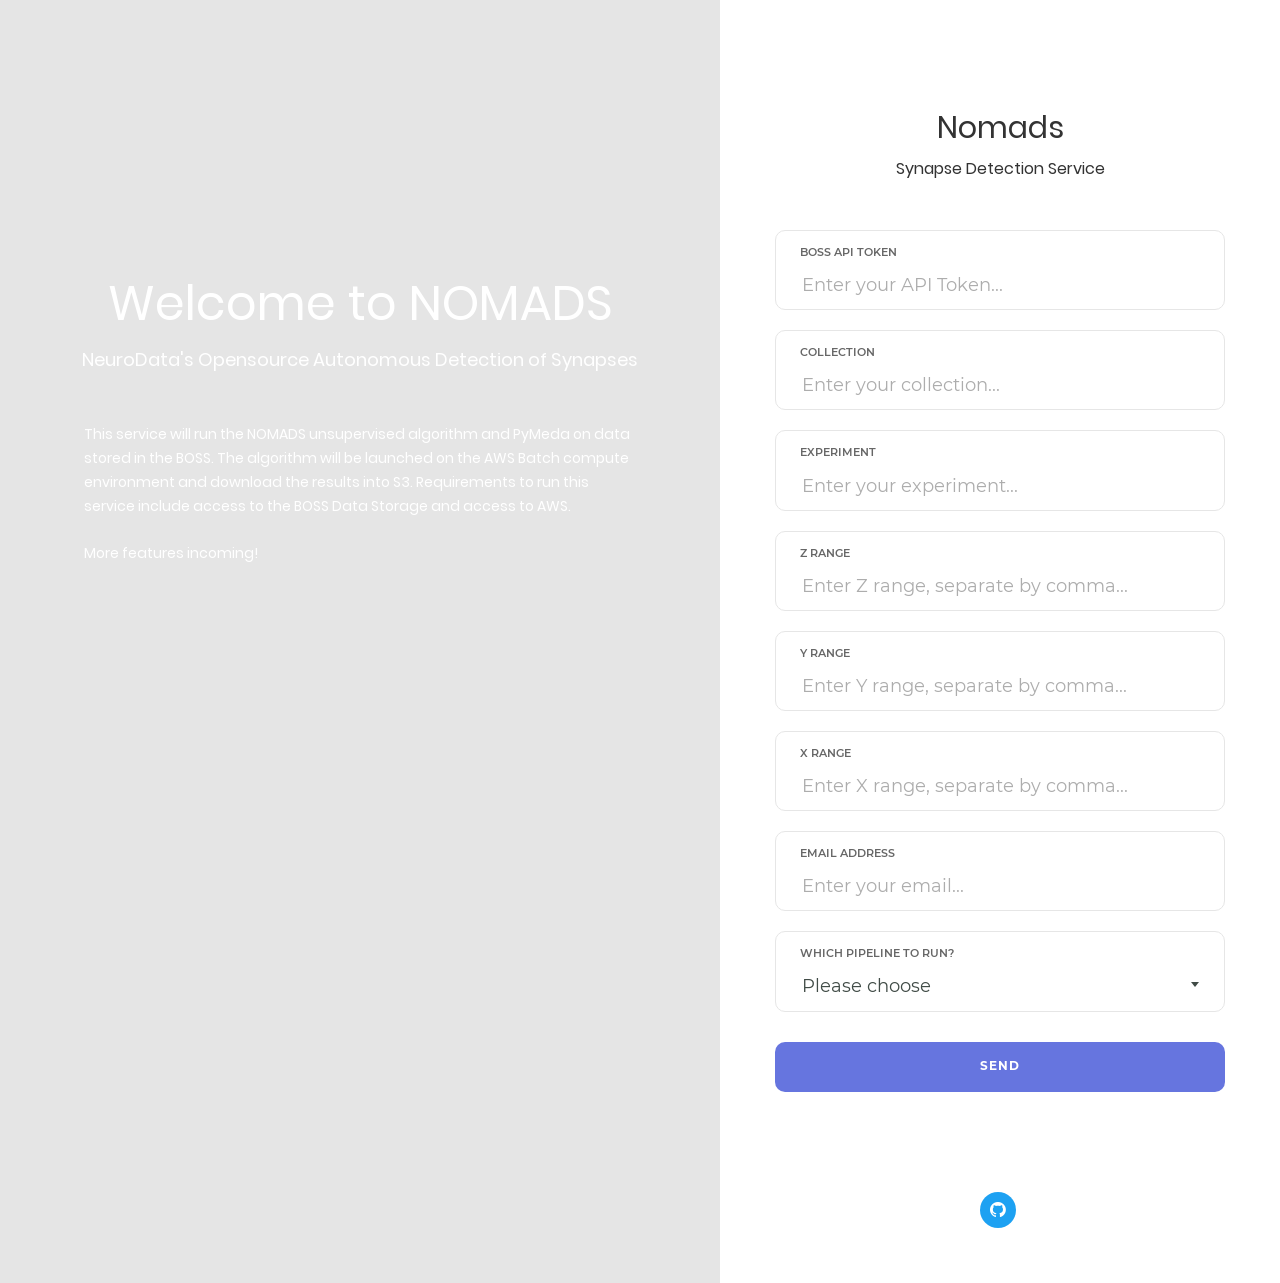
==== service/templates/index.html @ 95684ad4 "service code" ====
<!DOCTYPE html>
<html lang="en">
<head>
	<title>NOMADS</title>
	<meta charset="UTF-8">
	<meta name="viewport" content="width=device-width, initial-scale=1">
<!--===============================================================================================-->
	<!--<link rel="icon" type="image/png" href="images/icons/favicon.ico"/>-->
<!--===============================================================================================-->
	<link rel="stylesheet" type="text/css" href="../static/vendor/bootstrap/css/bootstrap.min.css">
<!--===============================================================================================-->
	<link rel="stylesheet" type="text/css" href="../static/fonts/font-awesome-4.7.0/css/font-awesome.min.css">
<!--===============================================================================================-->
	<link rel="stylesheet" type="text/css" href="../static/fonts/Linearicons-Free-v1.0.0/icon-font.min.css">
<!--===============================================================================================-->
	<link rel="stylesheet" type="text/css" href="../static/vendor/animate/animate.css">
<!--===============================================================================================-->
	<link rel="stylesheet" type="text/css" href="../static/vendor/css-hamburgers/hamburgers.min.css">
<!--===============================================================================================-->
	<link rel="stylesheet" type="text/css" href="../static/vendor/animsition/css/animsition.min.css">
<!--===============================================================================================-->
	<link rel="stylesheet" type="text/css" href="../static/vendor/select2/select2.min.css">
<!--===============================================================================================-->
	<link rel="stylesheet" type="text/css" href="../static/vendor/daterangepicker/daterangepicker.css">
<!--===============================================================================================-->
	<link rel="stylesheet" type="text/css" href="../static/css/util.css">
	<link rel="stylesheet" type="text/css" href="../static/css/main.css">
<!--===============================================================================================-->
</head>
<body>


	<div class="container-contact100">
		<div class="wrap-contact100">
			<form class="contact100-form validate-form" action = "/submit" method = "post" onSubmit="alert('Job submitted. Check S3 for results.');">
				<span class="contact100-form-title">
					Nomads <br />
					<font size = "3" >
						Synapse Detection Service
					</font>
				</span>


				<div class="wrap-input100 validate-input">
					<label class="label-input100" for="name">BOSS API Token</label>
					<input id="name" class="input100" type="text" name="token" placeholder="Enter your API Token..." required>
					<span class="focus-input100"></span>
				</div>
				
				<div class="wrap-input100 validate-input" data-validate="Collection is required">
					<label class="label-input100" for="name">Collection</label>
					<input id="name" class="input100" type="text" name="col" placeholder="Enter your collection..." required>
					<span class="focus-input100"></span>
				</div>
				
				<div class="wrap-input100 validate-input" data-validate="Experiment is required">
					<label class="label-input100" for="name">Experiment</label>
					<input id="name" class="input100" type="text" name="exp" placeholder="Enter your experiment..." required>
					<span class="focus-input100"></span>
				</div>
				
				<div class="wrap-input100 validate-input" data-validate="Z Range is required">
					<label class="label-input100" for="name">Z Range</label>
					<input id="name" class="input100" type="text" name="z_range" placeholder="Enter Z range, separate by comma..." required>
					<span class="focus-input100"></span>
				</div>

				<div class="wrap-input100 validate-input" data-validate="Y Range is required">
					<label class="label-input100" for="name">Y Range</label>
					<input id="name" class="input100" type="text" name="y_range" placeholder="Enter Y range, separate by comma..." required>
					<span class="focus-input100"></span>
				</div>
				
				<div class="wrap-input100 validate-input" data-validate="X Range is required">
					<label class="label-input100" for="name">X Range</label>
					<input id="name" class="input100" type="text" name="x_range" placeholder="Enter X range, separate by comma..." required>
					<span class="focus-input100"></span>
				</div>
				
				<div class="wrap-input100 validate-input" data-validate = "Valid email is required: ex@abc.xyz">
					<label class="label-input100" for="email">Email Address</label>
					<input id="email" class="input100" type="text" name="email" placeholder="Enter your email...">
					<span class="focus-input100"></span>
				</div>
				
				<div class="wrap-input100" data-validate="Pipeline choice is required">
					<div class="label-input100">Which pipeline to run?</div>
					<div>
						<select class="js-select2" name="pipeline">
							<option>Please choose</option>
							<option>nomads-unsupervised</option>
							<option>nomads-classifier</option>
						</select>
						<div class="dropDownSelect2"></div>
					</div>
					<span class="focus-input100"></span>
				</div>

				<div class="container-contact100-form-btn">
					<button class="contact100-form-btn" value = "Submit">
						Send
					</button>
				</div>

				<div class="contact100-form-social flex-c-m">

					<a href="https://github.com/NeuroDataDesign/nomads" class="contact100-form-social-item flex-c-m bg2 m-r-5">
						<i class="fa fa-github" aria-hidden="true"></i>
					</a>

				</div>
			</form>

			<div class="contact100-more flex-col-c-m" style="background-image: url('../static/images/bg-01.jpg');">
				<p class = "title">
					<font color = "white">
						<font size = 10>Welcome to NOMADS <br /></font>
						<font size = 4>NeuroData's Opensource Autonomous Detection of Synapses</font>
					</font>
				</p>
				<br />
				<br />
				<p class = "summary">
						<font color = "white">
							This service will run the NOMADS unsupervised algorithm and PyMeda on data stored in the BOSS.
							The algorithm will be launched on the AWS Batch compute environment and download the results into S3.
							Requirements to run this service include access to the BOSS Data Storage and access to AWS. 
							<br />
							<br />
							More features incoming!
						</font>
				</p>
			</div>
		</div>
	</div>


<!--===============================================================================================-->
	<script src="../static/vendor/jquery/jquery-3.2.1.min.js"></script>
<!--===============================================================================================-->
	<script src="../static/vendor/animsition/js/animsition.min.js"></script>
<!--===============================================================================================-->
	<script src="../static/vendor/bootstrap/js/popper.js"></script>
	<script src="../static/vendor/bootstrap/js/bootstrap.min.js"></script>
<!--===============================================================================================-->
	<script src="../static/vendor/select2/select2.min.js"></script>
	<script>
		$(".js-select2").each(function(){
			$(this).select2({
				minimumResultsForSearch: 20,
				dropdownParent: $(this).next('.dropDownSelect2')
			});
		})
		$(".js-select2").each(function(){
			$(this).on('select2:open', function (e){
				$(this).parent().next().addClass('eff-focus-selection');
			});
		});
		$(".js-select2").each(function(){
			$(this).on('select2:close', function (e){
				$(this).parent().next().removeClass('eff-focus-selection');
			});
		});

	</script>
<!--===============================================================================================-->
	<script src="../static/vendor/daterangepicker/moment.min.js"></script>
	<script src="../static/vendor/daterangepicker/daterangepicker.js"></script>
<!--===============================================================================================-->
	<script src="../static/vendor/countdowntime/countdowntime.js"></script>
<!--===============================================================================================-->
	<script src="../static/js/main.js"></script>
	<!-- Global site tag (gtag.js) - Google Analytics -->
	<script async src="https://www.googletagmanager.com/gtag/js?id=UA-23581568-13"></script>
	<script>
	  window.dataLayer = window.dataLayer || [];
	  function gtag(){dataLayer.push(arguments);}
	  gtag('js', new Date());

	  gtag('config', 'UA-23581568-13');
	</script>
</body>
</html>
---- service/static/fonts/Linearicons-Free-v1.0.0/icon-font.min.css ----
/*
Linearicons Free v1.0.0 - https://linearicons.com/free
By Perxis - https://perxis.com
(c) 2014-2015 Perxis.com
License: https://linearicons.com/free/license
*/
@font-face{font-family:Linearicons-Free;src:url(https://cdn.linearicons.com/free/1.0.0/Linearicons-Free.eot);src:url(https://cdn.linearicons.com/free/1.0.0/Linearicons-Free.eot?#iefix) format('embedded-opentype'),url(https://cdn.linearicons.com/free/1.0.0/Linearicons-Free.woff2) format('woff2'),url(https://cdn.linearicons.com/free/1.0.0/Linearicons-Free.ttf) format('truetype'),url(https://cdn.linearicons.com/free/1.0.0/Linearicons-Free.woff) format('woff'),url(https://cdn.linearicons.com/free/1.0.0/Linearicons-Free.svg#Linearicons-Free) format('svg');font-weight:400;font-style:normal}.lnr{font-family:Linearicons-Free;speak:none;font-style:normal;font-weight:400;font-variant:normal;text-transform:none;line-height:1;-webkit-font-smoothing:antialiased;-moz-osx-font-smoothing:grayscale}.lnr-home:before{content:"\e800"}.lnr-apartment:before{content:"\e801"}.lnr-pencil:before{content:"\e802"}.lnr-magic-wand:before{content:"\e803"}.lnr-drop:before{content:"\e804"}.lnr-lighter:before{content:"\e805"}.lnr-poop:before{content:"\e806"}.lnr-sun:before{content:"\e807"}.lnr-moon:before{content:"\e808"}.lnr-cloud:before{content:"\e809"}.lnr-cloud-upload:before{content:"\e80a"}.lnr-cloud-download:before{content:"\e80b"}.lnr-cloud-sync:before{content:"\e80c"}.lnr-cloud-check:before{content:"\e80d"}.lnr-database:before{content:"\e80e"}.lnr-lock:before{content:"\e80f"}.lnr-cog:before{content:"\e810"}.lnr-trash:before{content:"\e811"}.lnr-dice:before{content:"\e812"}.lnr-heart:before{content:"\e813"}.lnr-star:before{content:"\e814"}.lnr-star-half:before{content:"\e815"}.lnr-star-empty:before{content:"\e816"}.lnr-flag:before{content:"\e817"}.lnr-envelope:before{content:"\e818"}.lnr-paperclip:before{content:"\e819"}.lnr-inbox:before{content:"\e81a"}.lnr-eye:before{content:"\e81b"}.lnr-printer:before{content:"\e81c"}.lnr-file-empty:before{content:"\e81d"}.lnr-file-add:before{content:"\e81e"}.lnr-enter:before{content:"\e81f"}.lnr-exit:before{content:"\e820"}.lnr-graduation-hat:before{content:"\e821"}.lnr-license:before{content:"\e822"}.lnr-music-note:before{content:"\e823"}.lnr-film-play:before{content:"\e824"}.lnr-camera-video:before{content:"\e825"}.lnr-camera:before{content:"\e826"}.lnr-picture:before{content:"\e827"}.lnr-book:before{content:"\e828"}.lnr-bookmark:before{content:"\e829"}.lnr-user:before{content:"\e82a"}.lnr-users:before{content:"\e82b"}.lnr-shirt:before{content:"\e82c"}.lnr-store:before{content:"\e82d"}.lnr-cart:before{content:"\e82e"}.lnr-tag:before{content:"\e82f"}.lnr-phone-handset:before{content:"\e830"}.lnr-phone:before{content:"\e831"}.lnr-pushpin:before{content:"\e832"}.lnr-map-marker:before{content:"\e833"}.lnr-map:before{content:"\e834"}.lnr-location:before{content:"\e835"}.lnr-calendar-full:before{content:"\e836"}.lnr-keyboard:before{content:"\e837"}.lnr-spell-check:before{content:"\e838"}.lnr-screen:before{content:"\e839"}.lnr-smartphone:before{content:"\e83a"}.lnr-tablet:before{content:"\e83b"}.lnr-laptop:before{content:"\e83c"}.lnr-laptop-phone:before{content:"\e83d"}.lnr-power-switch:before{content:"\e83e"}.lnr-bubble:before{content:"\e83f"}.lnr-heart-pulse:before{content:"\e840"}.lnr-construction:before{content:"\e841"}.lnr-pie-chart:before{content:"\e842"}.lnr-chart-bars:before{content:"\e843"}.lnr-gift:before{content:"\e844"}.lnr-diamond:before{content:"\e845"}.lnr-linearicons:before{content:"\e846"}.lnr-dinner:before{content:"\e847"}.lnr-coffee-cup:before{content:"\e848"}.lnr-leaf:before{content:"\e849"}.lnr-paw:before{content:"\e84a"}.lnr-rocket:before{content:"\e84b"}.lnr-briefcase:before{content:"\e84c"}.lnr-bus:before{content:"\e84d"}.lnr-car:before{content:"\e84e"}.lnr-train:before{content:"\e84f"}.lnr-bicycle:before{content:"\e850"}.lnr-wheelchair:before{content:"\e851"}.lnr-select:before{content:"\e852"}.lnr-earth:before{content:"\e853"}.lnr-smile:before{content:"\e854"}.lnr-sad:before{content:"\e855"}.lnr-neutral:before{content:"\e856"}.lnr-mustache:before{content:"\e857"}.lnr-alarm:before{content:"\e858"}.lnr-bullhorn:before{content:"\e859"}.lnr-volume-high:before{content:"\e85a"}.lnr-volume-medium:before{content:"\e85b"}.lnr-volume-low:before{content:"\e85c"}.lnr-volume:before{content:"\e85d"}.lnr-mic:before{content:"\e85e"}.lnr-hourglass:before{content:"\e85f"}.lnr-undo:before{content:"\e860"}.lnr-redo:before{content:"\e861"}.lnr-sync:before{content:"\e862"}.lnr-history:before{content:"\e863"}.lnr-clock:before{content:"\e864"}.lnr-download:before{content:"\e865"}.lnr-upload:before{content:"\e866"}.lnr-enter-down:before{content:"\e867"}.lnr-exit-up:before{content:"\e868"}.lnr-bug:before{content:"\e869"}.lnr-code:before{content:"\e86a"}.lnr-link:before{content:"\e86b"}.lnr-unlink:before{content:"\e86c"}.lnr-thumbs-up:before{content:"\e86d"}.lnr-thumbs-down:before{content:"\e86e"}.lnr-magnifier:before{content:"\e86f"}.lnr-cross:before{content:"\e870"}.lnr-menu:before{content:"\e871"}.lnr-list:before{content:"\e872"}.lnr-chevron-up:before{content:"\e873"}.lnr-chevron-down:before{content:"\e874"}.lnr-chevron-left:before{content:"\e875"}.lnr-chevron-right:before{content:"\e876"}.lnr-arrow-up:before{content:"\e877"}.lnr-arrow-down:before{content:"\e878"}.lnr-arrow-left:before{content:"\e879"}.lnr-arrow-right:before{content:"\e87a"}.lnr-move:before{content:"\e87b"}.lnr-warning:before{content:"\e87c"}.lnr-question-circle:before{content:"\e87d"}.lnr-menu-circle:before{content:"\e87e"}.lnr-checkmark-circle:before{content:"\e87f"}.lnr-cross-circle:before{content:"\e880"}.lnr-plus-circle:before{content:"\e881"}.lnr-circle-minus:before{content:"\e882"}.lnr-arrow-up-circle:before{content:"\e883"}.lnr-arrow-down-circle:before{content:"\e884"}.lnr-arrow-left-circle:before{content:"\e885"}.lnr-arrow-right-circle:before{content:"\e886"}.lnr-chevron-up-circle:before{content:"\e887"}.lnr-chevron-down-circle:before{content:"\e888"}.lnr-chevron-left-circle:before{content:"\e889"}.lnr-chevron-right-circle:before{content:"\e88a"}.lnr-crop:before{content:"\e88b"}.lnr-frame-expand:before{content:"\e88c"}.lnr-frame-contract:before{content:"\e88d"}.lnr-layers:before{content:"\e88e"}.lnr-funnel:before{content:"\e88f"}.lnr-text-format:before{content:"\e890"}.lnr-text-format-remove:before{content:"\e891"}.lnr-text-size:before{content:"\e892"}.lnr-bold:before{content:"\e893"}.lnr-italic:before{content:"\e894"}.lnr-underline:before{content:"\e895"}.lnr-strikethrough:before{content:"\e896"}.lnr-highlight:before{content:"\e897"}.lnr-text-align-left:before{content:"\e898"}.lnr-text-align-center:before{content:"\e899"}.lnr-text-align-right:before{content:"\e89a"}.lnr-text-align-justify:before{content:"\e89b"}.lnr-line-spacing:before{content:"\e89c"}.lnr-indent-increase:before{content:"\e89d"}.lnr-indent-decrease:before{content:"\e89e"}.lnr-pilcrow:before{content:"\e89f"}.lnr-direction-ltr:before{content:"\e8a0"}.lnr-direction-rtl:before{content:"\e8a1"}.lnr-page-break:before{content:"\e8a2"}.lnr-sort-alpha-asc:before{content:"\e8a3"}.lnr-sort-amount-asc:before{content:"\e8a4"}.lnr-hand:before{content:"\e8a5"}.lnr-pointer-up:before{content:"\e8a6"}.lnr-pointer-right:before{content:"\e8a7"}.lnr-pointer-down:before{content:"\e8a8"}.lnr-pointer-left:before{content:"\e8a9"}
---- service/static/vendor/css-hamburgers/hamburgers.min.css ----
/*!
 * Hamburgers
 * @description Tasty CSS-animated hamburgers
 * @author Jonathan Suh @jonsuh
 * @site https://jonsuh.com/hamburgers
 * @link https://github.com/jonsuh/hamburgers
 */.hamburger{font:inherit;display:inline-block;overflow:visible;margin:0;padding:15px;cursor:pointer;transition-timing-function:linear;transition-duration:.15s;transition-property:opacity,filter;text-transform:none;color:inherit;border:0;background-color:transparent}.hamburger:hover{opacity:.7}.hamburger-box{position:relative;display:inline-block;width:40px;height:24px}.hamburger-inner{top:50%;display:block;margin-top:-2px}.hamburger-inner,.hamburger-inner:after,.hamburger-inner:before{position:absolute;width:40px;height:4px;transition-timing-function:ease;transition-duration:.15s;transition-property:transform;border-radius:4px;background-color:#000}.hamburger-inner:after,.hamburger-inner:before{display:block;content:''}.hamburger-inner:before{top:-10px}.hamburger-inner:after{bottom:-10px}.hamburger--3dx .hamburger-box{perspective:80px}.hamburger--3dx .hamburger-inner{transition:transform .2s cubic-bezier(.645,.045,.355,1),background-color 0s cubic-bezier(.645,.045,.355,1) .1s}.hamburger--3dx .hamburger-inner:after,.hamburger--3dx .hamburger-inner:before{transition:transform 0s cubic-bezier(.645,.045,.355,1) .1s}.hamburger--3dx.is-active .hamburger-inner{transform:rotateY(180deg);background-color:transparent}.hamburger--3dx.is-active .hamburger-inner:before{transform:translate3d(0,10px,0) rotate(45deg)}.hamburger--3dx.is-active .hamburger-inner:after{transform:translate3d(0,-10px,0) rotate(-45deg)}.hamburger--3dx-r .hamburger-box{perspective:80px}.hamburger--3dx-r .hamburger-inner{transition:transform .2s cubic-bezier(.645,.045,.355,1),background-color 0s cubic-bezier(.645,.045,.355,1) .1s}.hamburger--3dx-r .hamburger-inner:after,.hamburger--3dx-r .hamburger-inner:before{transition:transform 0s cubic-bezier(.645,.045,.355,1) .1s}.hamburger--3dx-r.is-active .hamburger-inner{transform:rotateY(-180deg);background-color:transparent}.hamburger--3dx-r.is-active .hamburger-inner:before{transform:translate3d(0,10px,0) rotate(45deg)}.hamburger--3dx-r.is-active .hamburger-inner:after{transform:translate3d(0,-10px,0) rotate(-45deg)}.hamburger--3dy .hamburger-box{perspective:80px}.hamburger--3dy .hamburger-inner{transition:transform .2s cubic-bezier(.645,.045,.355,1),background-color 0s cubic-bezier(.645,.045,.355,1) .1s}.hamburger--3dy .hamburger-inner:after,.hamburger--3dy .hamburger-inner:before{transition:transform 0s cubic-bezier(.645,.045,.355,1) .1s}.hamburger--3dy.is-active .hamburger-inner{transform:rotateX(-180deg);background-color:transparent}.hamburger--3dy.is-active .hamburger-inner:before{transform:translate3d(0,10px,0) rotate(45deg)}.hamburger--3dy.is-active .hamburger-inner:after{transform:translate3d(0,-10px,0) rotate(-45deg)}.hamburger--3dy-r .hamburger-box{perspective:80px}.hamburger--3dy-r .hamburger-inner{transition:transform .2s cubic-bezier(.645,.045,.355,1),background-color 0s cubic-bezier(.645,.045,.355,1) .1s}.hamburger--3dy-r .hamburger-inner:after,.hamburger--3dy-r .hamburger-inner:before{transition:transform 0s cubic-bezier(.645,.045,.355,1) .1s}.hamburger--3dy-r.is-active .hamburger-inner{transform:rotateX(180deg);background-color:transparent}.hamburger--3dy-r.is-active .hamburger-inner:before{transform:translate3d(0,10px,0) rotate(45deg)}.hamburger--3dy-r.is-active .hamburger-inner:after{transform:translate3d(0,-10px,0) rotate(-45deg)}.hamburger--arrow.is-active .hamburger-inner:before{transform:translate3d(-8px,0,0) rotate(-45deg) scaleX(.7)}.hamburger--arrow.is-active .hamburger-inner:after{transform:translate3d(-8px,0,0) rotate(45deg) scaleX(.7)}.hamburger--arrow-r.is-active .hamburger-inner:before{transform:translate3d(8px,0,0) rotate(45deg) scaleX(.7)}.hamburger--arrow-r.is-active .hamburger-inner:after{transform:translate3d(8px,0,0) rotate(-45deg) scaleX(.7)}.hamburger--arrowalt .hamburger-inner:before{transition:top .1s ease .15s,transform .15s cubic-bezier(.165,.84,.44,1)}.hamburger--arrowalt .hamburger-inner:after{transition:bottom .1s ease .15s,transform .15s cubic-bezier(.165,.84,.44,1)}.hamburger--arrowalt.is-active .hamburger-inner:before{top:0;transition:top .1s ease,transform .15s cubic-bezier(.895,.03,.685,.22) .1s;transform:translate3d(-8px,-10px,0) rotate(-45deg) scaleX(.7)}.hamburger--arrowalt.is-active .hamburger-inner:after{bottom:0;transition:bottom .1s ease,transform .15s cubic-bezier(.895,.03,.685,.22) .1s;transform:translate3d(-8px,10px,0) rotate(45deg) scaleX(.7)}.hamburger--arrowalt-r .hamburger-inner:before{transition:top .1s ease .15s,transform .15s cubic-bezier(.165,.84,.44,1)}.hamburger--arrowalt-r .hamburger-inner:after{transition:bottom .1s ease .15s,transform .15s cubic-bezier(.165,.84,.44,1)}.hamburger--arrowalt-r.is-active .hamburger-inner:before{top:0;transition:top .1s ease,transform .15s cubic-bezier(.895,.03,.685,.22) .1s;transform:translate3d(8px,-10px,0) rotate(45deg) scaleX(.7)}.hamburger--arrowalt-r.is-active .hamburger-inner:after{bottom:0;transition:bottom .1s ease,transform .15s cubic-bezier(.895,.03,.685,.22) .1s;transform:translate3d(8px,10px,0) rotate(-45deg) scaleX(.7)}.hamburger--boring .hamburger-inner,.hamburger--boring .hamburger-inner:after,.hamburger--boring .hamburger-inner:before{transition-property:none}.hamburger--boring.is-active .hamburger-inner{transform:rotate(45deg)}.hamburger--boring.is-active .hamburger-inner:before{top:0;opacity:0}.hamburger--boring.is-active .hamburger-inner:after{bottom:0;transform:rotate(-90deg)}.hamburger--collapse .hamburger-inner{top:auto;bottom:0;transition-delay:.15s;transition-timing-function:cubic-bezier(.55,.055,.675,.19);transition-duration:.15s}.hamburger--collapse .hamburger-inner:after{top:-20px;transition:top .3s cubic-bezier(.33333,.66667,.66667,1) .3s,opacity .1s linear}.hamburger--collapse .hamburger-inner:before{transition:top .12s cubic-bezier(.33333,.66667,.66667,1) .3s,transform .15s cubic-bezier(.55,.055,.675,.19)}.hamburger--collapse.is-active .hamburger-inner{transition-delay:.32s;transition-timing-function:cubic-bezier(.215,.61,.355,1);transform:translate3d(0,-10px,0) rotate(-45deg)}.hamburger--collapse.is-active .hamburger-inner:after{top:0;transition:top .3s cubic-bezier(.33333,0,.66667,.33333),opacity .1s linear .27s;opacity:0}.hamburger--collapse.is-active .hamburger-inner:before{top:0;transition:top .12s cubic-bezier(.33333,0,.66667,.33333) .18s,transform .15s cubic-bezier(.215,.61,.355,1) .42s;transform:rotate(-90deg)}.hamburger--collapse-r .hamburger-inner{top:auto;bottom:0;transition-delay:.15s;transition-timing-function:cubic-bezier(.55,.055,.675,.19);transition-duration:.15s}.hamburger--collapse-r .hamburger-inner:after{top:-20px;transition:top .3s cubic-bezier(.33333,.66667,.66667,1) .3s,opacity .1s linear}.hamburger--collapse-r .hamburger-inner:before{transition:top .12s cubic-bezier(.33333,.66667,.66667,1) .3s,transform .15s cubic-bezier(.55,.055,.675,.19)}.hamburger--collapse-r.is-active .hamburger-inner{transition-delay:.32s;transition-timing-function:cubic-bezier(.215,.61,.355,1);transform:translate3d(0,-10px,0) rotate(45deg)}.hamburger--collapse-r.is-active .hamburger-inner:after{top:0;transition:top .3s cubic-bezier(.33333,0,.66667,.33333),opacity .1s linear .27s;opacity:0}.hamburger--collapse-r.is-active .hamburger-inner:before{top:0;transition:top .12s cubic-bezier(.33333,0,.66667,.33333) .18s,transform .15s cubic-bezier(.215,.61,.355,1) .42s;transform:rotate(90deg)}.hamburger--elastic .hamburger-inner{top:2px;transition-timing-function:cubic-bezier(.68,-.55,.265,1.55);transition-duration:.4s}.hamburger--elastic .hamburger-inner:before{top:10px;transition:opacity .15s ease .4s}.hamburger--elastic .hamburger-inner:after{top:20px;transition:transform .4s cubic-bezier(.68,-.55,.265,1.55)}.hamburger--elastic.is-active .hamburger-inner{transition-delay:.1s;transform:translate3d(0,10px,0) rotate(135deg)}.hamburger--elastic.is-active .hamburger-inner:before{transition-delay:0s;opacity:0}.hamburger--elastic.is-active .hamburger-inner:after{transition-delay:.1s;transform:translate3d(0,-20px,0) rotate(-270deg)}.hamburger--elastic-r .hamburger-inner{top:2px;transition-timing-function:cubic-bezier(.68,-.55,.265,1.55);transition-duration:.4s}.hamburger--elastic-r .hamburger-inner:before{top:10px;transition:opacity .15s ease .4s}.hamburger--elastic-r .hamburger-inner:after{top:20px;transition:transform .4s cubic-bezier(.68,-.55,.265,1.55)}.hamburger--elastic-r.is-active .hamburger-inner{transition-delay:.1s;transform:translate3d(0,10px,0) rotate(-135deg)}.hamburger--elastic-r.is-active .hamburger-inner:before{transition-delay:0s;opacity:0}.hamburger--elastic-r.is-active .hamburger-inner:after{transition-delay:.1s;transform:translate3d(0,-20px,0) rotate(270deg)}.hamburger--emphatic{overflow:hidden}.hamburger--emphatic .hamburger-inner{transition:background-color .2s ease-in .25s}.hamburger--emphatic .hamburger-inner:before{left:0;transition:transform .2s cubic-bezier(.6,.04,.98,.335),top .05s linear .2s,left .2s ease-in .25s}.hamburger--emphatic .hamburger-inner:after{top:10px;right:0;transition:transform .2s cubic-bezier(.6,.04,.98,.335),top .05s linear .2s,right .2s ease-in .25s}.hamburger--emphatic.is-active .hamburger-inner{transition-delay:0s;transition-timing-function:ease-out;background-color:transparent}.hamburger--emphatic.is-active .hamburger-inner:before{top:-80px;left:-80px;transition:left .2s ease-out,top .05s linear .2s,transform .2s cubic-bezier(.075,.82,.165,1) .25s;transform:translate3d(80px,80px,0) rotate(45deg)}.hamburger--emphatic.is-active .hamburger-inner:after{top:-80px;right:-80px;transition:right .2s ease-out,top .05s linear .2s,transform .2s cubic-bezier(.075,.82,.165,1) .25s;transform:translate3d(-80px,80px,0) rotate(-45deg)}.hamburger--emphatic-r{overflow:hidden}.hamburger--emphatic-r .hamburger-inner{transition:background-color .2s ease-in .25s}.hamburger--emphatic-r .hamburger-inner:before{left:0;transition:transform .2s cubic-bezier(.6,.04,.98,.335),top .05s linear .2s,left .2s ease-in .25s}.hamburger--emphatic-r .hamburger-inner:after{top:10px;right:0;transition:transform .2s cubic-bezier(.6,.04,.98,.335),top .05s linear .2s,right .2s ease-in .25s}.hamburger--emphatic-r.is-active .hamburger-inner{transition-delay:0s;transition-timing-function:ease-out;background-color:transparent}.hamburger--emphatic-r.is-active .hamburger-inner:before{top:80px;left:-80px;transition:left .2s ease-out,top .05s linear .2s,transform .2s cubic-bezier(.075,.82,.165,1) .25s;transform:translate3d(80px,-80px,0) rotate(-45deg)}.hamburger--emphatic-r.is-active .hamburger-inner:after{top:80px;right:-80px;transition:right .2s ease-out,top .05s linear .2s,transform .2s cubic-bezier(.075,.82,.165,1) .25s;transform:translate3d(-80px,-80px,0) rotate(45deg)}.hamburger--slider .hamburger-inner{top:2px}.hamburger--slider .hamburger-inner:before{top:10px;transition-timing-function:ease;transition-duration:.2s;transition-property:transform,opacity}.hamburger--slider .hamburger-inner:after{top:20px}.hamburger--slider.is-active .hamburger-inner{transform:translate3d(0,10px,0) rotate(45deg)}.hamburger--slider.is-active .hamburger-inner:before{transform:rotate(-45deg) translate3d(-5.71429px,-6px,0);opacity:0}.hamburger--slider.is-active .hamburger-inner:after{transform:translate3d(0,-20px,0) rotate(-90deg)}.hamburger--slider-r .hamburger-inner{top:2px}.hamburger--slider-r .hamburger-inner:before{top:10px;transition-timing-function:ease;transition-duration:.2s;transition-property:transform,opacity}.hamburger--slider-r .hamburger-inner:after{top:20px}.hamburger--slider-r.is-active .hamburger-inner{transform:translate3d(0,10px,0) rotate(-45deg)}.hamburger--slider-r.is-active .hamburger-inner:before{transform:rotate(45deg) translate3d(5.71429px,-6px,0);opacity:0}.hamburger--slider-r.is-active .hamburger-inner:after{transform:translate3d(0,-20px,0) rotate(90deg)}.hamburger--spring .hamburger-inner{top:2px;transition:background-color 0s linear .15s}.hamburger--spring .hamburger-inner:before{top:10px;transition:top .12s cubic-bezier(.33333,.66667,.66667,1) .3s,transform .15s cubic-bezier(.55,.055,.675,.19)}.hamburger--spring .hamburger-inner:after{top:20px;transition:top .3s cubic-bezier(.33333,.66667,.66667,1) .3s,transform .15s cubic-bezier(.55,.055,.675,.19)}.hamburger--spring.is-active .hamburger-inner{transition-delay:.32s;background-color:transparent}.hamburger--spring.is-active .hamburger-inner:before{top:0;transition:top .12s cubic-bezier(.33333,0,.66667,.33333) .18s,transform .15s cubic-bezier(.215,.61,.355,1) .32s;transform:translate3d(0,10px,0) rotate(45deg)}.hamburger--spring.is-active .hamburger-inner:after{top:0;transition:top .3s cubic-bezier(.33333,0,.66667,.33333),transform .15s cubic-bezier(.215,.61,.355,1) .32s;transform:translate3d(0,10px,0) rotate(-45deg)}.hamburger--spring-r .hamburger-inner{top:auto;bottom:0;transition-delay:0s;transition-timing-function:cubic-bezier(.55,.055,.675,.19);transition-duration:.15s}.hamburger--spring-r .hamburger-inner:after{top:-20px;transition:top .3s cubic-bezier(.33333,.66667,.66667,1) .3s,opacity 0s linear}.hamburger--spring-r .hamburger-inner:before{transition:top .12s cubic-bezier(.33333,.66667,.66667,1) .3s,transform .15s cubic-bezier(.55,.055,.675,.19)}.hamburger--spring-r.is-active .hamburger-inner{transition-delay:.32s;transition-timing-function:cubic-bezier(.215,.61,.355,1);transform:translate3d(0,-10px,0) rotate(-45deg)}.hamburger--spring-r.is-active .hamburger-inner:after{top:0;transition:top .3s cubic-bezier(.33333,0,.66667,.33333),opacity 0s linear .32s;opacity:0}.hamburger--spring-r.is-active .hamburger-inner:before{top:0;transition:top .12s cubic-bezier(.33333,0,.66667,.33333) .18s,transform .15s cubic-bezier(.215,.61,.355,1) .32s;transform:rotate(90deg)}.hamburger--stand .hamburger-inner{transition:transform .1s cubic-bezier(.55,.055,.675,.19) .22s,background-color 0s linear .1s}.hamburger--stand .hamburger-inner:before{transition:top .1s ease-in .1s,transform .1s cubic-bezier(.55,.055,.675,.19) 0s}.hamburger--stand .hamburger-inner:after{transition:bottom .1s ease-in .1s,transform .1s cubic-bezier(.55,.055,.675,.19) 0s}.hamburger--stand.is-active .hamburger-inner{transition:transform .1s cubic-bezier(.215,.61,.355,1) 0s,background-color 0s linear .22s;transform:rotate(90deg);background-color:transparent}.hamburger--stand.is-active .hamburger-inner:before{top:0;transition:top .1s ease-out .12s,transform .1s cubic-bezier(.215,.61,.355,1) .22s;transform:rotate(-45deg)}.hamburger--stand.is-active .hamburger-inner:after{bottom:0;transition:bottom .1s ease-out .12s,transform .1s cubic-bezier(.215,.61,.355,1) .22s;transform:rotate(45deg)}.hamburger--stand-r .hamburger-inner{transition:transform .1s cubic-bezier(.55,.055,.675,.19) .22s,background-color 0s linear .1s}.hamburger--stand-r .hamburger-inner:before{transition:top .1s ease-in .1s,transform .1s cubic-bezier(.55,.055,.675,.19) 0s}.hamburger--stand-r .hamburger-inner:after{transition:bottom .1s ease-in .1s,transform .1s cubic-bezier(.55,.055,.675,.19) 0s}.hamburger--stand-r.is-active .hamburger-inner{transition:transform .1s cubic-bezier(.215,.61,.355,1) 0s,background-color 0s linear .22s;transform:rotate(-90deg);background-color:transparent}.hamburger--stand-r.is-active .hamburger-inner:before{top:0;transition:top .1s ease-out .12s,transform .1s cubic-bezier(.215,.61,.355,1) .22s;transform:rotate(-45deg)}.hamburger--stand-r.is-active .hamburger-inner:after{bottom:0;transition:bottom .1s ease-out .12s,transform .1s cubic-bezier(.215,.61,.355,1) .22s;transform:rotate(45deg)}.hamburger--spin .hamburger-inner{transition-timing-function:cubic-bezier(.55,.055,.675,.19);transition-duration:.3s}.hamburger--spin .hamburger-inner:before{transition:top .1s ease-in .34s,opacity .1s ease-in}.hamburger--spin .hamburger-inner:after{transition:bottom .1s ease-in .34s,transform .3s cubic-bezier(.55,.055,.675,.19)}.hamburger--spin.is-active .hamburger-inner{transition-delay:.14s;transition-timing-function:cubic-bezier(.215,.61,.355,1);transform:rotate(225deg)}.hamburger--spin.is-active .hamburger-inner:before{top:0;transition:top .1s ease-out,opacity .1s ease-out .14s;opacity:0}.hamburger--spin.is-active .hamburger-inner:after{bottom:0;transition:bottom .1s ease-out,transform .3s cubic-bezier(.215,.61,.355,1) .14s;transform:rotate(-90deg)}.hamburger--spin-r .hamburger-inner{transition-timing-function:cubic-bezier(.55,.055,.675,.19);transition-duration:.3s}.hamburger--spin-r .hamburger-inner:before{transition:top .1s ease-in .34s,opacity .1s ease-in}.hamburger--spin-r .hamburger-inner:after{transition:bottom .1s ease-in .34s,transform .3s cubic-bezier(.55,.055,.675,.19)}.hamburger--spin-r.is-active .hamburger-inner{transition-delay:.14s;transition-timing-function:cubic-bezier(.215,.61,.355,1);transform:rotate(-225deg)}.hamburger--spin-r.is-active .hamburger-inner:before{top:0;transition:top .1s ease-out,opacity .1s ease-out .14s;opacity:0}.hamburger--spin-r.is-active .hamburger-inner:after{bottom:0;transition:bottom .1s ease-out,transform .3s cubic-bezier(.215,.61,.355,1) .14s;transform:rotate(90deg)}.hamburger--squeeze .hamburger-inner{transition-timing-function:cubic-bezier(.55,.055,.675,.19);transition-duration:.1s}.hamburger--squeeze .hamburger-inner:before{transition:top .1s ease .14s,opacity .1s ease}.hamburger--squeeze .hamburger-inner:after{transition:bottom .1s ease .14s,transform .1s cubic-bezier(.55,.055,.675,.19)}.hamburger--squeeze.is-active .hamburger-inner{transition-delay:.14s;transition-timing-function:cubic-bezier(.215,.61,.355,1);transform:rotate(45deg)}.hamburger--squeeze.is-active .hamburger-inner:before{top:0;transition:top .1s ease,opacity .1s ease .14s;opacity:0}.hamburger--squeeze.is-active .hamburger-inner:after{bottom:0;transition:bottom .1s ease,transform .1s cubic-bezier(.215,.61,.355,1) .14s;transform:rotate(-90deg)}.hamburger--vortex .hamburger-inner{transition-timing-function:cubic-bezier(.19,1,.22,1);transition-duration:.3s}.hamburger--vortex .hamburger-inner:after,.hamburger--vortex .hamburger-inner:before{transition-delay:.1s;transition-timing-function:linear;transition-duration:0s}.hamburger--vortex .hamburger-inner:before{transition-property:top,opacity}.hamburger--vortex .hamburger-inner:after{transition-property:bottom,transform}.hamburger--vortex.is-active .hamburger-inner{transition-timing-function:cubic-bezier(.19,1,.22,1);transform:rotate(765deg)}.hamburger--vortex.is-active .hamburger-inner:after,.hamburger--vortex.is-active .hamburger-inner:before{transition-delay:0s}.hamburger--vortex.is-active .hamburger-inner:before{top:0;opacity:0}.hamburger--vortex.is-active .hamburger-inner:after{bottom:0;transform:rotate(90deg)}.hamburger--vortex-r .hamburger-inner{transition-timing-function:cubic-bezier(.19,1,.22,1);transition-duration:.3s}.hamburger--vortex-r .hamburger-inner:after,.hamburger--vortex-r .hamburger-inner:before{transition-delay:.1s;transition-timing-function:linear;transition-duration:0s}.hamburger--vortex-r .hamburger-inner:before{transition-property:top,opacity}.hamburger--vortex-r .hamburger-inner:after{transition-property:bottom,transform}.hamburger--vortex-r.is-active .hamburger-inner{transition-timing-function:cubic-bezier(.19,1,.22,1);transform:rotate(-765deg)}.hamburger--vortex-r.is-active .hamburger-inner:after,.hamburger--vortex-r.is-active .hamburger-inner:before{transition-delay:0s}.hamburger--vortex-r.is-active .hamburger-inner:before{top:0;opacity:0}.hamburger--vortex-r.is-active .hamburger-inner:after{bottom:0;transform:rotate(-90deg)}
---- service/static/vendor/daterangepicker/daterangepicker.css ----
.daterangepicker {
  position: absolute;
  color: inherit;
  background-color: #fff;
  border-radius: 4px;
  width: 278px;
  padding: 4px;
  margin-top: 1px;
  top: 100px;
  left: 20px;
  /* Calendars */ }
  .daterangepicker:before, .daterangepicker:after {
    position: absolute;
    display: inline-block;
    border-bottom-color: rgba(0, 0, 0, 0.2);
    content: ''; }
  .daterangepicker:before {
    top: -7px;
    border-right: 7px solid transparent;
    border-left: 7px solid transparent;
    border-bottom: 7px solid #ccc; }
  .daterangepicker:after {
    top: -6px;
    border-right: 6px solid transparent;
    border-bottom: 6px solid #fff;
    border-left: 6px solid transparent; }
  .daterangepicker.opensleft:before {
    right: 9px; }
  .daterangepicker.opensleft:after {
    right: 10px; }
  .daterangepicker.openscenter:before {
    left: 0;
    right: 0;
    width: 0;
    margin-left: auto;
    margin-right: auto; }
  .daterangepicker.openscenter:after {
    left: 0;
    right: 0;
    width: 0;
    margin-left: auto;
    margin-right: auto; }
  .daterangepicker.opensright:before {
    left: 9px; }
  .daterangepicker.opensright:after {
    left: 10px; }
  .daterangepicker.dropup {
    margin-top: -5px; }
    .daterangepicker.dropup:before {
      top: initial;
      bottom: -7px;
      border-bottom: initial;
      border-top: 7px solid #ccc; }
    .daterangepicker.dropup:after {
      top: initial;
      bottom: -6px;
      border-bottom: initial;
      border-top: 6px solid #fff; }
  .daterangepicker.dropdown-menu {
    max-width: none;
    z-index: 3001; }
  .daterangepicker.single .ranges, .daterangepicker.single .calendar {
    float: none; }
  .daterangepicker.show-calendar .calendar {
    display: block; }
  .daterangepicker .calendar {
    display: none;
    max-width: 270px;
    margin: 4px; }
    .daterangepicker .calendar.single .calendar-table {
      border: none; }
    .daterangepicker .calendar th, .daterangepicker .calendar td {
      white-space: nowrap;
      text-align: center;
      min-width: 32px; }
  .daterangepicker .calendar-table {
    border: 1px solid #fff;
    padding: 4px;
    border-radius: 4px;
    background-color: #fff; }
  .daterangepicker table {
    width: 100%;
    margin: 0; }
  .daterangepicker td, .daterangepicker th {
    text-align: center;
    width: 20px;
    height: 20px;
    border-radius: 4px;
    border: 1px solid transparent;
    white-space: nowrap;
    cursor: pointer; }
    .daterangepicker td.available:hover, .daterangepicker th.available:hover {
      background-color: #eee;
      border-color: transparent;
      color: inherit; }
    .daterangepicker td.week, .daterangepicker th.week {
      font-size: 80%;
      color: #ccc; }
  .daterangepicker td.off, .daterangepicker td.off.in-range, .daterangepicker td.off.start-date, .daterangepicker td.off.end-date {
    background-color: #fff;
    border-color: transparent;
    color: #999; }
  .daterangepicker td.in-range {
    background-color: #ebf4f8;
    border-color: transparent;
    color: #000;
    border-radius: 0; }
  .daterangepicker td.start-date {
    border-radius: 4px 0 0 4px; }
  .daterangepicker td.end-date {
    border-radius: 0 4px 4px 0; }
  .daterangepicker td.start-date.end-date {
    border-radius: 4px; }
  .daterangepicker td.active, .daterangepicker td.active:hover {
    background-color: #357ebd;
    border-color: transparent;
    color: #fff; }
  .daterangepicker th.month {
    width: auto; }
  .daterangepicker td.disabled, .daterangepicker option.disabled {
    color: #999;
    cursor: not-allowed;
    text-decoration: line-through; }
  .daterangepicker select.monthselect, .daterangepicker select.yearselect {
    font-size: 12px;
    padding: 1px;
    height: auto;
    margin: 0;
    cursor: default; }
  .daterangepicker select.monthselect {
    margin-right: 2%;
    width: 56%; }
  .daterangepicker select.yearselect {
    width: 40%; }
  .daterangepicker select.hourselect, .daterangepicker select.minuteselect, .daterangepicker select.secondselect, .daterangepicker select.ampmselect {
    width: 50px;
    margin-bottom: 0; }
  .daterangepicker .input-mini {
    border: 1px solid #ccc;
    border-radius: 4px;
    color: #555;
    height: 30px;
    line-height: 30px;
    display: block;
    vertical-align: middle;
    margin: 0 0 5px 0;
    padding: 0 6px 0 28px;
    width: 100%; }
    .daterangepicker .input-mini.active {
      border: 1px solid #08c;
      border-radius: 4px; }
  .daterangepicker .daterangepicker_input {
    position: relative; }
    .daterangepicker .daterangepicker_input i {
      position: absolute;
      left: 8px;
      top: 8px; }
  .daterangepicker.rtl .input-mini {
    padding-right: 28px;
    padding-left: 6px; }
  .daterangepicker.rtl .daterangepicker_input i {
    left: auto;
    right: 8px; }
  .daterangepicker .calendar-time {
    text-align: center;
    margin: 5px auto;
    line-height: 30px;
    position: relative;
    padding-left: 28px; }
    .daterangepicker .calendar-time select.disabled {
      color: #ccc;
      cursor: not-allowed; }

.ranges {
  font-size: 11px;
  float: none;
  margin: 4px;
  text-align: left; }
  .ranges ul {
    list-style: none;
    margin: 0 auto;
    padding: 0;
    width: 100%; }
  .ranges li {
    font-size: 13px;
    background-color: #f5f5f5;
    border: 1px solid #f5f5f5;
    border-radius: 4px;
    color: #08c;
    padding: 3px 12px;
    margin-bottom: 8px;
    cursor: pointer; }
    .ranges li:hover {
      background-color: #08c;
      border: 1px solid #08c;
      color: #fff; }
    .ranges li.active {
      background-color: #08c;
      border: 1px solid #08c;
      color: #fff; }

/*  Larger Screen Styling */
@media (min-width: 564px) {
  .daterangepicker {
    width: auto; }
    .daterangepicker .ranges ul {
      width: 160px; }
    .daterangepicker.single .ranges ul {
      width: 100%; }
    .daterangepicker.single .calendar.left {
      clear: none; }
    .daterangepicker.single.ltr .ranges, .daterangepicker.single.ltr .calendar {
      float: left; }
    .daterangepicker.single.rtl .ranges, .daterangepicker.single.rtl .calendar {
      float: right; }
    .daterangepicker.ltr {
      direction: ltr;
      text-align: left; }
      .daterangepicker.ltr .calendar.left {
        clear: left;
        margin-right: 0; }
        .daterangepicker.ltr .calendar.left .calendar-table {
          border-right: none;
          border-top-right-radius: 0;
          border-bottom-right-radius: 0; }
      .daterangepicker.ltr .calendar.right {
        margin-left: 0; }
        .daterangepicker.ltr .calendar.right .calendar-table {
          border-left: none;
          border-top-left-radius: 0;
          border-bottom-left-radius: 0; }
      .daterangepicker.ltr .left .daterangepicker_input {
        padding-right: 12px; }
      .daterangepicker.ltr .calendar.left .calendar-table {
        padding-right: 12px; }
      .daterangepicker.ltr .ranges, .daterangepicker.ltr .calendar {
        float: left; }
    .daterangepicker.rtl {
      direction: rtl;
      text-align: right; }
      .daterangepicker.rtl .calendar.left {
        clear: right;
        margin-left: 0; }
        .daterangepicker.rtl .calendar.left .calendar-table {
          border-left: none;
          border-top-left-radius: 0;
          border-bottom-left-radius: 0; }
      .daterangepicker.rtl .calendar.right {
        margin-right: 0; }
        .daterangepicker.rtl .calendar.right .calendar-table {
          border-right: none;
          border-top-right-radius: 0;
          border-bottom-right-radius: 0; }
      .daterangepicker.rtl .left .daterangepicker_input {
        padding-left: 12px; }
      .daterangepicker.rtl .calendar.left .calendar-table {
        padding-left: 12px; }
      .daterangepicker.rtl .ranges, .daterangepicker.rtl .calendar {
        text-align: right;
        float: right; } }
@media (min-width: 730px) {
  .daterangepicker .ranges {
    width: auto; }
  .daterangepicker.ltr .ranges {
    float: left; }
  .daterangepicker.rtl .ranges {
    float: right; }
  .daterangepicker .calendar.left {
    clear: none !important; } }
---- service/static/css/util.css ----
/*[ FONT SIZE ]
///////////////////////////////////////////////////////////
*/
.fs-1 {font-size: 1px;}
.fs-2 {font-size: 2px;}
.fs-3 {font-size: 3px;}
.fs-4 {font-size: 4px;}
.fs-5 {font-size: 5px;}
.fs-6 {font-size: 6px;}
.fs-7 {font-size: 7px;}
.fs-8 {font-size: 8px;}
.fs-9 {font-size: 9px;}
.fs-10 {font-size: 10px;}
.fs-11 {font-size: 11px;}
.fs-12 {font-size: 12px;}
.fs-13 {font-size: 13px;}
.fs-14 {font-size: 14px;}
.fs-15 {font-size: 15px;}
.fs-16 {font-size: 16px;}
.fs-17 {font-size: 17px;}
.fs-18 {font-size: 18px;}
.fs-19 {font-size: 19px;}
.fs-20 {font-size: 20px;}
.fs-21 {font-size: 21px;}
.fs-22 {font-size: 22px;}
.fs-23 {font-size: 23px;}
.fs-24 {font-size: 24px;}
.fs-25 {font-size: 25px;}
.fs-26 {font-size: 26px;}
.fs-27 {font-size: 27px;}
.fs-28 {font-size: 28px;}
.fs-29 {font-size: 29px;}
.fs-30 {font-size: 30px;}
.fs-31 {font-size: 31px;}
.fs-32 {font-size: 32px;}
.fs-33 {font-size: 33px;}
.fs-34 {font-size: 34px;}
.fs-35 {font-size: 35px;}
.fs-36 {font-size: 36px;}
.fs-37 {font-size: 37px;}
.fs-38 {font-size: 38px;}
.fs-39 {font-size: 39px;}
.fs-40 {font-size: 40px;}
.fs-41 {font-size: 41px;}
.fs-42 {font-size: 42px;}
.fs-43 {font-size: 43px;}
.fs-44 {font-size: 44px;}
.fs-45 {font-size: 45px;}
.fs-46 {font-size: 46px;}
.fs-47 {font-size: 47px;}
.fs-48 {font-size: 48px;}
.fs-49 {font-size: 49px;}
.fs-50 {font-size: 50px;}
.fs-51 {font-size: 51px;}
.fs-52 {font-size: 52px;}
.fs-53 {font-size: 53px;}
.fs-54 {font-size: 54px;}
.fs-55 {font-size: 55px;}
.fs-56 {font-size: 56px;}
.fs-57 {font-size: 57px;}
.fs-58 {font-size: 58px;}
.fs-59 {font-size: 59px;}
.fs-60 {font-size: 60px;}
.fs-61 {font-size: 61px;}
.fs-62 {font-size: 62px;}
.fs-63 {font-size: 63px;}
.fs-64 {font-size: 64px;}
.fs-65 {font-size: 65px;}
.fs-66 {font-size: 66px;}
.fs-67 {font-size: 67px;}
.fs-68 {font-size: 68px;}
.fs-69 {font-size: 69px;}
.fs-70 {font-size: 70px;}
.fs-71 {font-size: 71px;}
.fs-72 {font-size: 72px;}
.fs-73 {font-size: 73px;}
.fs-74 {font-size: 74px;}
.fs-75 {font-size: 75px;}
.fs-76 {font-size: 76px;}
.fs-77 {font-size: 77px;}
.fs-78 {font-size: 78px;}
.fs-79 {font-size: 79px;}
.fs-80 {font-size: 80px;}
.fs-81 {font-size: 81px;}
.fs-82 {font-size: 82px;}
.fs-83 {font-size: 83px;}
.fs-84 {font-size: 84px;}
.fs-85 {font-size: 85px;}
.fs-86 {font-size: 86px;}
.fs-87 {font-size: 87px;}
.fs-88 {font-size: 88px;}
.fs-89 {font-size: 89px;}
.fs-90 {font-size: 90px;}
.fs-91 {font-size: 91px;}
.fs-92 {font-size: 92px;}
.fs-93 {font-size: 93px;}
.fs-94 {font-size: 94px;}
.fs-95 {font-size: 95px;}
.fs-96 {font-size: 96px;}
.fs-97 {font-size: 97px;}
.fs-98 {font-size: 98px;}
.fs-99 {font-size: 99px;}
.fs-100 {font-size: 100px;}
.fs-101 {font-size: 101px;}
.fs-102 {font-size: 102px;}
.fs-103 {font-size: 103px;}
.fs-104 {font-size: 104px;}
.fs-105 {font-size: 105px;}
.fs-106 {font-size: 106px;}
.fs-107 {font-size: 107px;}
.fs-108 {font-size: 108px;}
.fs-109 {font-size: 109px;}
.fs-110 {font-size: 110px;}
.fs-111 {font-size: 111px;}
.fs-112 {font-size: 112px;}
.fs-113 {font-size: 113px;}
.fs-114 {font-size: 114px;}
.fs-115 {font-size: 115px;}
.fs-116 {font-size: 116px;}
.fs-117 {font-size: 117px;}
.fs-118 {font-size: 118px;}
.fs-119 {font-size: 119px;}
.fs-120 {font-size: 120px;}
.fs-121 {font-size: 121px;}
.fs-122 {font-size: 122px;}
.fs-123 {font-size: 123px;}
.fs-124 {font-size: 124px;}
.fs-125 {font-size: 125px;}
.fs-126 {font-size: 126px;}
.fs-127 {font-size: 127px;}
.fs-128 {font-size: 128px;}
.fs-129 {font-size: 129px;}
.fs-130 {font-size: 130px;}
.fs-131 {font-size: 131px;}
.fs-132 {font-size: 132px;}
.fs-133 {font-size: 133px;}
.fs-134 {font-size: 134px;}
.fs-135 {font-size: 135px;}
.fs-136 {font-size: 136px;}
.fs-137 {font-size: 137px;}
.fs-138 {font-size: 138px;}
.fs-139 {font-size: 139px;}
.fs-140 {font-size: 140px;}
.fs-141 {font-size: 141px;}
.fs-142 {font-size: 142px;}
.fs-143 {font-size: 143px;}
.fs-144 {font-size: 144px;}
.fs-145 {font-size: 145px;}
.fs-146 {font-size: 146px;}
.fs-147 {font-size: 147px;}
.fs-148 {font-size: 148px;}
.fs-149 {font-size: 149px;}
.fs-150 {font-size: 150px;}
.fs-151 {font-size: 151px;}
.fs-152 {font-size: 152px;}
.fs-153 {font-size: 153px;}
.fs-154 {font-size: 154px;}
.fs-155 {font-size: 155px;}
.fs-156 {font-size: 156px;}
.fs-157 {font-size: 157px;}
.fs-158 {font-size: 158px;}
.fs-159 {font-size: 159px;}
.fs-160 {font-size: 160px;}
.fs-161 {font-size: 161px;}
.fs-162 {font-size: 162px;}
.fs-163 {font-size: 163px;}
.fs-164 {font-size: 164px;}
.fs-165 {font-size: 165px;}
.fs-166 {font-size: 166px;}
.fs-167 {font-size: 167px;}
.fs-168 {font-size: 168px;}
.fs-169 {font-size: 169px;}
.fs-170 {font-size: 170px;}
.fs-171 {font-size: 171px;}
.fs-172 {font-size: 172px;}
.fs-173 {font-size: 173px;}
.fs-174 {font-size: 174px;}
.fs-175 {font-size: 175px;}
.fs-176 {font-size: 176px;}
.fs-177 {font-size: 177px;}
.fs-178 {font-size: 178px;}
.fs-179 {font-size: 179px;}
.fs-180 {font-size: 180px;}
.fs-181 {font-size: 181px;}
.fs-182 {font-size: 182px;}
.fs-183 {font-size: 183px;}
.fs-184 {font-size: 184px;}
.fs-185 {font-size: 185px;}
.fs-186 {font-size: 186px;}
.fs-187 {font-size: 187px;}
.fs-188 {font-size: 188px;}
.fs-189 {font-size: 189px;}
.fs-190 {font-size: 190px;}
.fs-191 {font-size: 191px;}
.fs-192 {font-size: 192px;}
.fs-193 {font-size: 193px;}
.fs-194 {font-size: 194px;}
.fs-195 {font-size: 195px;}
.fs-196 {font-size: 196px;}
.fs-197 {font-size: 197px;}
.fs-198 {font-size: 198px;}
.fs-199 {font-size: 199px;}
.fs-200 {font-size: 200px;}

/*[ PADDING ]
///////////////////////////////////////////////////////////
*/
.p-t-0 {padding-top: 0px;}
.p-t-1 {padding-top: 1px;}
.p-t-2 {padding-top: 2px;}
.p-t-3 {padding-top: 3px;}
.p-t-4 {padding-top: 4px;}
.p-t-5 {padding-top: 5px;}
.p-t-6 {padding-top: 6px;}
.p-t-7 {padding-top: 7px;}
.p-t-8 {padding-top: 8px;}
.p-t-9 {padding-top: 9px;}
.p-t-10 {padding-top: 10px;}
.p-t-11 {padding-top: 11px;}
.p-t-12 {padding-top: 12px;}
.p-t-13 {padding-top: 13px;}
.p-t-14 {padding-top: 14px;}
.p-t-15 {padding-top: 15px;}
.p-t-16 {padding-top: 16px;}
.p-t-17 {padding-top: 17px;}
.p-t-18 {padding-top: 18px;}
.p-t-19 {padding-top: 19px;}
.p-t-20 {padding-top: 20px;}
.p-t-21 {padding-top: 21px;}
.p-t-22 {padding-top: 22px;}
.p-t-23 {padding-top: 23px;}
.p-t-24 {padding-top: 24px;}
.p-t-25 {padding-top: 25px;}
.p-t-26 {padding-top: 26px;}
.p-t-27 {padding-top: 27px;}
.p-t-28 {padding-top: 28px;}
.p-t-29 {padding-top: 29px;}
.p-t-30 {padding-top: 30px;}
.p-t-31 {padding-top: 31px;}
.p-t-32 {padding-top: 32px;}
.p-t-33 {padding-top: 33px;}
.p-t-34 {padding-top: 34px;}
.p-t-35 {padding-top: 35px;}
.p-t-36 {padding-top: 36px;}
.p-t-37 {padding-top: 37px;}
.p-t-38 {padding-top: 38px;}
.p-t-39 {padding-top: 39px;}
.p-t-40 {padding-top: 40px;}
.p-t-41 {padding-top: 41px;}
.p-t-42 {padding-top: 42px;}
.p-t-43 {padding-top: 43px;}
.p-t-44 {padding-top: 44px;}
.p-t-45 {padding-top: 45px;}
.p-t-46 {padding-top: 46px;}
.p-t-47 {padding-top: 47px;}
.p-t-48 {padding-top: 48px;}
.p-t-49 {padding-top: 49px;}
.p-t-50 {padding-top: 50px;}
.p-t-51 {padding-top: 51px;}
.p-t-52 {padding-top: 52px;}
.p-t-53 {padding-top: 53px;}
.p-t-54 {padding-top: 54px;}
.p-t-55 {padding-top: 55px;}
.p-t-56 {padding-top: 56px;}
.p-t-57 {padding-top: 57px;}
.p-t-58 {padding-top: 58px;}
.p-t-59 {padding-top: 59px;}
.p-t-60 {padding-top: 60px;}
.p-t-61 {padding-top: 61px;}
.p-t-62 {padding-top: 62px;}
.p-t-63 {padding-top: 63px;}
.p-t-64 {padding-top: 64px;}
.p-t-65 {padding-top: 65px;}
.p-t-66 {padding-top: 66px;}
.p-t-67 {padding-top: 67px;}
.p-t-68 {padding-top: 68px;}
.p-t-69 {padding-top: 69px;}
.p-t-70 {padding-top: 70px;}
.p-t-71 {padding-top: 71px;}
.p-t-72 {padding-top: 72px;}
.p-t-73 {padding-top: 73px;}
.p-t-74 {padding-top: 74px;}
.p-t-75 {padding-top: 75px;}
.p-t-76 {padding-top: 76px;}
.p-t-77 {padding-top: 77px;}
.p-t-78 {padding-top: 78px;}
.p-t-79 {padding-top: 79px;}
.p-t-80 {padding-top: 80px;}
.p-t-81 {padding-top: 81px;}
.p-t-82 {padding-top: 82px;}
.p-t-83 {padding-top: 83px;}
.p-t-84 {padding-top: 84px;}
.p-t-85 {padding-top: 85px;}
.p-t-86 {padding-top: 86px;}
.p-t-87 {padding-top: 87px;}
.p-t-88 {padding-top: 88px;}
.p-t-89 {padding-top: 89px;}
.p-t-90 {padding-top: 90px;}
.p-t-91 {padding-top: 91px;}
.p-t-92 {padding-top: 92px;}
.p-t-93 {padding-top: 93px;}
.p-t-94 {padding-top: 94px;}
.p-t-95 {padding-top: 95px;}
.p-t-96 {padding-top: 96px;}
.p-t-97 {padding-top: 97px;}
.p-t-98 {padding-top: 98px;}
.p-t-99 {padding-top: 99px;}
.p-t-100 {padding-top: 100px;}
.p-t-101 {padding-top: 101px;}
.p-t-102 {padding-top: 102px;}
.p-t-103 {padding-top: 103px;}
.p-t-104 {padding-top: 104px;}
.p-t-105 {padding-top: 105px;}
.p-t-106 {padding-top: 106px;}
.p-t-107 {padding-top: 107px;}
.p-t-108 {padding-top: 108px;}
.p-t-109 {padding-top: 109px;}
.p-t-110 {padding-top: 110px;}
.p-t-111 {padding-top: 111px;}
.p-t-112 {padding-top: 112px;}
.p-t-113 {padding-top: 113px;}
.p-t-114 {padding-top: 114px;}
.p-t-115 {padding-top: 115px;}
.p-t-116 {padding-top: 116px;}
.p-t-117 {padding-top: 117px;}
.p-t-118 {padding-top: 118px;}
.p-t-119 {padding-top: 119px;}
.p-t-120 {padding-top: 120px;}
.p-t-121 {padding-top: 121px;}
.p-t-122 {padding-top: 122px;}
.p-t-123 {padding-top: 123px;}
.p-t-124 {padding-top: 124px;}
.p-t-125 {padding-top: 125px;}
.p-t-126 {padding-top: 126px;}
.p-t-127 {padding-top: 127px;}
.p-t-128 {padding-top: 128px;}
.p-t-129 {padding-top: 129px;}
.p-t-130 {padding-top: 130px;}
.p-t-131 {padding-top: 131px;}
.p-t-132 {padding-top: 132px;}
.p-t-133 {padding-top: 133px;}
.p-t-134 {padding-top: 134px;}
.p-t-135 {padding-top: 135px;}
.p-t-136 {padding-top: 136px;}
.p-t-137 {padding-top: 137px;}
.p-t-138 {padding-top: 138px;}
.p-t-139 {padding-top: 139px;}
.p-t-140 {padding-top: 140px;}
.p-t-141 {padding-top: 141px;}
.p-t-142 {padding-top: 142px;}
.p-t-143 {padding-top: 143px;}
.p-t-144 {padding-top: 144px;}
.p-t-145 {padding-top: 145px;}
.p-t-146 {padding-top: 146px;}
.p-t-147 {padding-top: 147px;}
.p-t-148 {padding-top: 148px;}
.p-t-149 {padding-top: 149px;}
.p-t-150 {padding-top: 150px;}
.p-t-151 {padding-top: 151px;}
.p-t-152 {padding-top: 152px;}
.p-t-153 {padding-top: 153px;}
.p-t-154 {padding-top: 154px;}
.p-t-155 {padding-top: 155px;}
.p-t-156 {padding-top: 156px;}
.p-t-157 {padding-top: 157px;}
.p-t-158 {padding-top: 158px;}
.p-t-159 {padding-top: 159px;}
.p-t-160 {padding-top: 160px;}
.p-t-161 {padding-top: 161px;}
.p-t-162 {padding-top: 162px;}
.p-t-163 {padding-top: 163px;}
.p-t-164 {padding-top: 164px;}
.p-t-165 {padding-top: 165px;}
.p-t-166 {padding-top: 166px;}
.p-t-167 {padding-top: 167px;}
.p-t-168 {padding-top: 168px;}
.p-t-169 {padding-top: 169px;}
.p-t-170 {padding-top: 170px;}
.p-t-171 {padding-top: 171px;}
.p-t-172 {padding-top: 172px;}
.p-t-173 {padding-top: 173px;}
.p-t-174 {padding-top: 174px;}
.p-t-175 {padding-top: 175px;}
.p-t-176 {padding-top: 176px;}
.p-t-177 {padding-top: 177px;}
.p-t-178 {padding-top: 178px;}
.p-t-179 {padding-top: 179px;}
.p-t-180 {padding-top: 180px;}
.p-t-181 {padding-top: 181px;}
.p-t-182 {padding-top: 182px;}
.p-t-183 {padding-top: 183px;}
.p-t-184 {padding-top: 184px;}
.p-t-185 {padding-top: 185px;}
.p-t-186 {padding-top: 186px;}
.p-t-187 {padding-top: 187px;}
.p-t-188 {padding-top: 188px;}
.p-t-189 {padding-top: 189px;}
.p-t-190 {padding-top: 190px;}
.p-t-191 {padding-top: 191px;}
.p-t-192 {padding-top: 192px;}
.p-t-193 {padding-top: 193px;}
.p-t-194 {padding-top: 194px;}
.p-t-195 {padding-top: 195px;}
.p-t-196 {padding-top: 196px;}
.p-t-197 {padding-top: 197px;}
.p-t-198 {padding-top: 198px;}
.p-t-199 {padding-top: 199px;}
.p-t-200 {padding-top: 200px;}
.p-t-201 {padding-top: 201px;}
.p-t-202 {padding-top: 202px;}
.p-t-203 {padding-top: 203px;}
.p-t-204 {padding-top: 204px;}
.p-t-205 {padding-top: 205px;}
.p-t-206 {padding-top: 206px;}
.p-t-207 {padding-top: 207px;}
.p-t-208 {padding-top: 208px;}
.p-t-209 {padding-top: 209px;}
.p-t-210 {padding-top: 210px;}
.p-t-211 {padding-top: 211px;}
.p-t-212 {padding-top: 212px;}
.p-t-213 {padding-top: 213px;}
.p-t-214 {padding-top: 214px;}
.p-t-215 {padding-top: 215px;}
.p-t-216 {padding-top: 216px;}
.p-t-217 {padding-top: 217px;}
.p-t-218 {padding-top: 218px;}
.p-t-219 {padding-top: 219px;}
.p-t-220 {padding-top: 220px;}
.p-t-221 {padding-top: 221px;}
.p-t-222 {padding-top: 222px;}
.p-t-223 {padding-top: 223px;}
.p-t-224 {padding-top: 224px;}
.p-t-225 {padding-top: 225px;}
.p-t-226 {padding-top: 226px;}
.p-t-227 {padding-top: 227px;}
.p-t-228 {padding-top: 228px;}
.p-t-229 {padding-top: 229px;}
.p-t-230 {padding-top: 230px;}
.p-t-231 {padding-top: 231px;}
.p-t-232 {padding-top: 232px;}
.p-t-233 {padding-top: 233px;}
.p-t-234 {padding-top: 234px;}
.p-t-235 {padding-top: 235px;}
.p-t-236 {padding-top: 236px;}
.p-t-237 {padding-top: 237px;}
.p-t-238 {padding-top: 238px;}
.p-t-239 {padding-top: 239px;}
.p-t-240 {padding-top: 240px;}
.p-t-241 {padding-top: 241px;}
.p-t-242 {padding-top: 242px;}
.p-t-243 {padding-top: 243px;}
.p-t-244 {padding-top: 244px;}
.p-t-245 {padding-top: 245px;}
.p-t-246 {padding-top: 246px;}
.p-t-247 {padding-top: 247px;}
.p-t-248 {padding-top: 248px;}
.p-t-249 {padding-top: 249px;}
.p-t-250 {padding-top: 250px;}
.p-b-0 {padding-bottom: 0px;}
.p-b-1 {padding-bottom: 1px;}
.p-b-2 {padding-bottom: 2px;}
.p-b-3 {padding-bottom: 3px;}
.p-b-4 {padding-bottom: 4px;}
.p-b-5 {padding-bottom: 5px;}
.p-b-6 {padding-bottom: 6px;}
.p-b-7 {padding-bottom: 7px;}
.p-b-8 {padding-bottom: 8px;}
.p-b-9 {padding-bottom: 9px;}
.p-b-10 {padding-bottom: 10px;}
.p-b-11 {padding-bottom: 11px;}
.p-b-12 {padding-bottom: 12px;}
.p-b-13 {padding-bottom: 13px;}
.p-b-14 {padding-bottom: 14px;}
.p-b-15 {padding-bottom: 15px;}
.p-b-16 {padding-bottom: 16px;}
.p-b-17 {padding-bottom: 17px;}
.p-b-18 {padding-bottom: 18px;}
.p-b-19 {padding-bottom: 19px;}
.p-b-20 {padding-bottom: 20px;}
.p-b-21 {padding-bottom: 21px;}
.p-b-22 {padding-bottom: 22px;}
.p-b-23 {padding-bottom: 23px;}
.p-b-24 {padding-bottom: 24px;}
.p-b-25 {padding-bottom: 25px;}
.p-b-26 {padding-bottom: 26px;}
.p-b-27 {padding-bottom: 27px;}
.p-b-28 {padding-bottom: 28px;}
.p-b-29 {padding-bottom: 29px;}
.p-b-30 {padding-bottom: 30px;}
.p-b-31 {padding-bottom: 31px;}
.p-b-32 {padding-bottom: 32px;}
.p-b-33 {padding-bottom: 33px;}
.p-b-34 {padding-bottom: 34px;}
.p-b-35 {padding-bottom: 35px;}
.p-b-36 {padding-bottom: 36px;}
.p-b-37 {padding-bottom: 37px;}
.p-b-38 {padding-bottom: 38px;}
.p-b-39 {padding-bottom: 39px;}
.p-b-40 {padding-bottom: 40px;}
.p-b-41 {padding-bottom: 41px;}
.p-b-42 {padding-bottom: 42px;}
.p-b-43 {padding-bottom: 43px;}
.p-b-44 {padding-bottom: 44px;}
.p-b-45 {padding-bottom: 45px;}
.p-b-46 {padding-bottom: 46px;}
.p-b-47 {padding-bottom: 47px;}
.p-b-48 {padding-bottom: 48px;}
.p-b-49 {padding-bottom: 49px;}
.p-b-50 {padding-bottom: 50px;}
.p-b-51 {padding-bottom: 51px;}
.p-b-52 {padding-bottom: 52px;}
.p-b-53 {padding-bottom: 53px;}
.p-b-54 {padding-bottom: 54px;}
.p-b-55 {padding-bottom: 55px;}
.p-b-56 {padding-bottom: 56px;}
.p-b-57 {padding-bottom: 57px;}
.p-b-58 {padding-bottom: 58px;}
.p-b-59 {padding-bottom: 59px;}
.p-b-60 {padding-bottom: 60px;}
.p-b-61 {padding-bottom: 61px;}
.p-b-62 {padding-bottom: 62px;}
.p-b-63 {padding-bottom: 63px;}
.p-b-64 {padding-bottom: 64px;}
.p-b-65 {padding-bottom: 65px;}
.p-b-66 {padding-bottom: 66px;}
.p-b-67 {padding-bottom: 67px;}
.p-b-68 {padding-bottom: 68px;}
.p-b-69 {padding-bottom: 69px;}
.p-b-70 {padding-bottom: 70px;}
.p-b-71 {padding-bottom: 71px;}
.p-b-72 {padding-bottom: 72px;}
.p-b-73 {padding-bottom: 73px;}
.p-b-74 {padding-bottom: 74px;}
.p-b-75 {padding-bottom: 75px;}
.p-b-76 {padding-bottom: 76px;}
.p-b-77 {padding-bottom: 77px;}
.p-b-78 {padding-bottom: 78px;}
.p-b-79 {padding-bottom: 79px;}
.p-b-80 {padding-bottom: 80px;}
.p-b-81 {padding-bottom: 81px;}
.p-b-82 {padding-bottom: 82px;}
.p-b-83 {padding-bottom: 83px;}
.p-b-84 {padding-bottom: 84px;}
.p-b-85 {padding-bottom: 85px;}
.p-b-86 {padding-bottom: 86px;}
.p-b-87 {padding-bottom: 87px;}
.p-b-88 {padding-bottom: 88px;}
.p-b-89 {padding-bottom: 89px;}
.p-b-90 {padding-bottom: 90px;}
.p-b-91 {padding-bottom: 91px;}
.p-b-92 {padding-bottom: 92px;}
.p-b-93 {padding-bottom: 93px;}
.p-b-94 {padding-bottom: 94px;}
.p-b-95 {padding-bottom: 95px;}
.p-b-96 {padding-bottom: 96px;}
.p-b-97 {padding-bottom: 97px;}
.p-b-98 {padding-bottom: 98px;}
.p-b-99 {padding-bottom: 99px;}
.p-b-100 {padding-bottom: 100px;}
.p-b-101 {padding-bottom: 101px;}
.p-b-102 {padding-bottom: 102px;}
.p-b-103 {padding-bottom: 103px;}
.p-b-104 {padding-bottom: 104px;}
.p-b-105 {padding-bottom: 105px;}
.p-b-106 {padding-bottom: 106px;}
.p-b-107 {padding-bottom: 107px;}
.p-b-108 {padding-bottom: 108px;}
.p-b-109 {padding-bottom: 109px;}
.p-b-110 {padding-bottom: 110px;}
.p-b-111 {padding-bottom: 111px;}
.p-b-112 {padding-bottom: 112px;}
.p-b-113 {padding-bottom: 113px;}
.p-b-114 {padding-bottom: 114px;}
.p-b-115 {padding-bottom: 115px;}
.p-b-116 {padding-bottom: 116px;}
.p-b-117 {padding-bottom: 117px;}
.p-b-118 {padding-bottom: 118px;}
.p-b-119 {padding-bottom: 119px;}
.p-b-120 {padding-bottom: 120px;}
.p-b-121 {padding-bottom: 121px;}
.p-b-122 {padding-bottom: 122px;}
.p-b-123 {padding-bottom: 123px;}
.p-b-124 {padding-bottom: 124px;}
.p-b-125 {padding-bottom: 125px;}
.p-b-126 {padding-bottom: 126px;}
.p-b-127 {padding-bottom: 127px;}
.p-b-128 {padding-bottom: 128px;}
.p-b-129 {padding-bottom: 129px;}
.p-b-130 {padding-bottom: 130px;}
.p-b-131 {padding-bottom: 131px;}
.p-b-132 {padding-bottom: 132px;}
.p-b-133 {padding-bottom: 133px;}
.p-b-134 {padding-bottom: 134px;}
.p-b-135 {padding-bottom: 135px;}
.p-b-136 {padding-bottom: 136px;}
.p-b-137 {padding-bottom: 137px;}
.p-b-138 {padding-bottom: 138px;}
.p-b-139 {padding-bottom: 139px;}
.p-b-140 {padding-bottom: 140px;}
.p-b-141 {padding-bottom: 141px;}
.p-b-142 {padding-bottom: 142px;}
.p-b-143 {padding-bottom: 143px;}
.p-b-144 {padding-bottom: 144px;}
.p-b-145 {padding-bottom: 145px;}
.p-b-146 {padding-bottom: 146px;}
.p-b-147 {padding-bottom: 147px;}
.p-b-148 {padding-bottom: 148px;}
.p-b-149 {padding-bottom: 149px;}
.p-b-150 {padding-bottom: 150px;}
.p-b-151 {padding-bottom: 151px;}
.p-b-152 {padding-bottom: 152px;}
.p-b-153 {padding-bottom: 153px;}
.p-b-154 {padding-bottom: 154px;}
.p-b-155 {padding-bottom: 155px;}
.p-b-156 {padding-bottom: 156px;}
.p-b-157 {padding-bottom: 157px;}
.p-b-158 {padding-bottom: 158px;}
.p-b-159 {padding-bottom: 159px;}
.p-b-160 {padding-bottom: 160px;}
.p-b-161 {padding-bottom: 161px;}
.p-b-162 {padding-bottom: 162px;}
.p-b-163 {padding-bottom: 163px;}
.p-b-164 {padding-bottom: 164px;}
.p-b-165 {padding-bottom: 165px;}
.p-b-166 {padding-bottom: 166px;}
.p-b-167 {padding-bottom: 167px;}
.p-b-168 {padding-bottom: 168px;}
.p-b-169 {padding-bottom: 169px;}
.p-b-170 {padding-bottom: 170px;}
.p-b-171 {padding-bottom: 171px;}
.p-b-172 {padding-bottom: 172px;}
.p-b-173 {padding-bottom: 173px;}
.p-b-174 {padding-bottom: 174px;}
.p-b-175 {padding-bottom: 175px;}
.p-b-176 {padding-bottom: 176px;}
.p-b-177 {padding-bottom: 177px;}
.p-b-178 {padding-bottom: 178px;}
.p-b-179 {padding-bottom: 179px;}
.p-b-180 {padding-bottom: 180px;}
.p-b-181 {padding-bottom: 181px;}
.p-b-182 {padding-bottom: 182px;}
.p-b-183 {padding-bottom: 183px;}
.p-b-184 {padding-bottom: 184px;}
.p-b-185 {padding-bottom: 185px;}
.p-b-186 {padding-bottom: 186px;}
.p-b-187 {padding-bottom: 187px;}
.p-b-188 {padding-bottom: 188px;}
.p-b-189 {padding-bottom: 189px;}
.p-b-190 {padding-bottom: 190px;}
.p-b-191 {padding-bottom: 191px;}
.p-b-192 {padding-bottom: 192px;}
.p-b-193 {padding-bottom: 193px;}
.p-b-194 {padding-bottom: 194px;}
.p-b-195 {padding-bottom: 195px;}
.p-b-196 {padding-bottom: 196px;}
.p-b-197 {padding-bottom: 197px;}
.p-b-198 {padding-bottom: 198px;}
.p-b-199 {padding-bottom: 199px;}
.p-b-200 {padding-bottom: 200px;}
.p-b-201 {padding-bottom: 201px;}
.p-b-202 {padding-bottom: 202px;}
.p-b-203 {padding-bottom: 203px;}
.p-b-204 {padding-bottom: 204px;}
.p-b-205 {padding-bottom: 205px;}
.p-b-206 {padding-bottom: 206px;}
.p-b-207 {padding-bottom: 207px;}
.p-b-208 {padding-bottom: 208px;}
.p-b-209 {padding-bottom: 209px;}
.p-b-210 {padding-bottom: 210px;}
.p-b-211 {padding-bottom: 211px;}
.p-b-212 {padding-bottom: 212px;}
.p-b-213 {padding-bottom: 213px;}
.p-b-214 {padding-bottom: 214px;}
.p-b-215 {padding-bottom: 215px;}
.p-b-216 {padding-bottom: 216px;}
.p-b-217 {padding-bottom: 217px;}
.p-b-218 {padding-bottom: 218px;}
.p-b-219 {padding-bottom: 219px;}
.p-b-220 {padding-bottom: 220px;}
.p-b-221 {padding-bottom: 221px;}
.p-b-222 {padding-bottom: 222px;}
.p-b-223 {padding-bottom: 223px;}
.p-b-224 {padding-bottom: 224px;}
.p-b-225 {padding-bottom: 225px;}
.p-b-226 {padding-bottom: 226px;}
.p-b-227 {padding-bottom: 227px;}
.p-b-228 {padding-bottom: 228px;}
.p-b-229 {padding-bottom: 229px;}
.p-b-230 {padding-bottom: 230px;}
.p-b-231 {padding-bottom: 231px;}
.p-b-232 {padding-bottom: 232px;}
.p-b-233 {padding-bottom: 233px;}
.p-b-234 {padding-bottom: 234px;}
.p-b-235 {padding-bottom: 235px;}
.p-b-236 {padding-bottom: 236px;}
.p-b-237 {padding-bottom: 237px;}
.p-b-238 {padding-bottom: 238px;}
.p-b-239 {padding-bottom: 239px;}
.p-b-240 {padding-bottom: 240px;}
.p-b-241 {padding-bottom: 241px;}
.p-b-242 {padding-bottom: 242px;}
.p-b-243 {padding-bottom: 243px;}
.p-b-244 {padding-bottom: 244px;}
.p-b-245 {padding-bottom: 245px;}
.p-b-246 {padding-bottom: 246px;}
.p-b-247 {padding-bottom: 247px;}
.p-b-248 {padding-bottom: 248px;}
.p-b-249 {padding-bottom: 249px;}
.p-b-250 {padding-bottom: 250px;}
.p-l-0 {padding-left: 0px;}
.p-l-1 {padding-left: 1px;}
.p-l-2 {padding-left: 2px;}
.p-l-3 {padding-left: 3px;}
.p-l-4 {padding-left: 4px;}
.p-l-5 {padding-left: 5px;}
.p-l-6 {padding-left: 6px;}
.p-l-7 {padding-left: 7px;}
.p-l-8 {padding-left: 8px;}
.p-l-9 {padding-left: 9px;}
.p-l-10 {padding-left: 10px;}
.p-l-11 {padding-left: 11px;}
.p-l-12 {padding-left: 12px;}
.p-l-13 {padding-left: 13px;}
.p-l-14 {padding-left: 14px;}
.p-l-15 {padding-left: 15px;}
.p-l-16 {padding-left: 16px;}
.p-l-17 {padding-left: 17px;}
.p-l-18 {padding-left: 18px;}
.p-l-19 {padding-left: 19px;}
.p-l-20 {padding-left: 20px;}
.p-l-21 {padding-left: 21px;}
.p-l-22 {padding-left: 22px;}
.p-l-23 {padding-left: 23px;}
.p-l-24 {padding-left: 24px;}
.p-l-25 {padding-left: 25px;}
.p-l-26 {padding-left: 26px;}
.p-l-27 {padding-left: 27px;}
.p-l-28 {padding-left: 28px;}
.p-l-29 {padding-left: 29px;}
.p-l-30 {padding-left: 30px;}
.p-l-31 {padding-left: 31px;}
.p-l-32 {padding-left: 32px;}
.p-l-33 {padding-left: 33px;}
.p-l-34 {padding-left: 34px;}
.p-l-35 {padding-left: 35px;}
.p-l-36 {padding-left: 36px;}
.p-l-37 {padding-left: 37px;}
.p-l-38 {padding-left: 38px;}
.p-l-39 {padding-left: 39px;}
.p-l-40 {padding-left: 40px;}
.p-l-41 {padding-left: 41px;}
.p-l-42 {padding-left: 42px;}
.p-l-43 {padding-left: 43px;}
.p-l-44 {padding-left: 44px;}
.p-l-45 {padding-left: 45px;}
.p-l-46 {padding-left: 46px;}
.p-l-47 {padding-left: 47px;}
.p-l-48 {padding-left: 48px;}
.p-l-49 {padding-left: 49px;}
.p-l-50 {padding-left: 50px;}
.p-l-51 {padding-left: 51px;}
.p-l-52 {padding-left: 52px;}
.p-l-53 {padding-left: 53px;}
.p-l-54 {padding-left: 54px;}
.p-l-55 {padding-left: 55px;}
.p-l-56 {padding-left: 56px;}
.p-l-57 {padding-left: 57px;}
.p-l-58 {padding-left: 58px;}
.p-l-59 {padding-left: 59px;}
.p-l-60 {padding-left: 60px;}
.p-l-61 {padding-left: 61px;}
.p-l-62 {padding-left: 62px;}
.p-l-63 {padding-left: 63px;}
.p-l-64 {padding-left: 64px;}
.p-l-65 {padding-left: 65px;}
.p-l-66 {padding-left: 66px;}
.p-l-67 {padding-left: 67px;}
.p-l-68 {padding-left: 68px;}
.p-l-69 {padding-left: 69px;}
.p-l-70 {padding-left: 70px;}
.p-l-71 {padding-left: 71px;}
.p-l-72 {padding-left: 72px;}
.p-l-73 {padding-left: 73px;}
.p-l-74 {padding-left: 74px;}
.p-l-75 {padding-left: 75px;}
.p-l-76 {padding-left: 76px;}
.p-l-77 {padding-left: 77px;}
.p-l-78 {padding-left: 78px;}
.p-l-79 {padding-left: 79px;}
.p-l-80 {padding-left: 80px;}
.p-l-81 {padding-left: 81px;}
.p-l-82 {padding-left: 82px;}
.p-l-83 {padding-left: 83px;}
.p-l-84 {padding-left: 84px;}
.p-l-85 {padding-left: 85px;}
.p-l-86 {padding-left: 86px;}
.p-l-87 {padding-left: 87px;}
.p-l-88 {padding-left: 88px;}
.p-l-89 {padding-left: 89px;}
.p-l-90 {padding-left: 90px;}
.p-l-91 {padding-left: 91px;}
.p-l-92 {padding-left: 92px;}
.p-l-93 {padding-left: 93px;}
.p-l-94 {padding-left: 94px;}
.p-l-95 {padding-left: 95px;}
.p-l-96 {padding-left: 96px;}
.p-l-97 {padding-left: 97px;}
.p-l-98 {padding-left: 98px;}
.p-l-99 {padding-left: 99px;}
.p-l-100 {padding-left: 100px;}
.p-l-101 {padding-left: 101px;}
.p-l-102 {padding-left: 102px;}
.p-l-103 {padding-left: 103px;}
.p-l-104 {padding-left: 104px;}
.p-l-105 {padding-left: 105px;}
.p-l-106 {padding-left: 106px;}
.p-l-107 {padding-left: 107px;}
.p-l-108 {padding-left: 108px;}
.p-l-109 {padding-left: 109px;}
.p-l-110 {padding-left: 110px;}
.p-l-111 {padding-left: 111px;}
.p-l-112 {padding-left: 112px;}
.p-l-113 {padding-left: 113px;}
.p-l-114 {padding-left: 114px;}
.p-l-115 {padding-left: 115px;}
.p-l-116 {padding-left: 116px;}
.p-l-117 {padding-left: 117px;}
.p-l-118 {padding-left: 118px;}
.p-l-119 {padding-left: 119px;}
.p-l-120 {padding-left: 120px;}
.p-l-121 {padding-left: 121px;}
.p-l-122 {padding-left: 122px;}
.p-l-123 {padding-left: 123px;}
.p-l-124 {padding-left: 124px;}
.p-l-125 {padding-left: 125px;}
.p-l-126 {padding-left: 126px;}
.p-l-127 {padding-left: 127px;}
.p-l-128 {padding-left: 128px;}
.p-l-129 {padding-left: 129px;}
.p-l-130 {padding-left: 130px;}
.p-l-131 {padding-left: 131px;}
.p-l-132 {padding-left: 132px;}
.p-l-133 {padding-left: 133px;}
.p-l-134 {padding-left: 134px;}
.p-l-135 {padding-left: 135px;}
.p-l-136 {padding-left: 136px;}
.p-l-137 {padding-left: 137px;}
.p-l-138 {padding-left: 138px;}
.p-l-139 {padding-left: 139px;}
.p-l-140 {padding-left: 140px;}
.p-l-141 {padding-left: 141px;}
.p-l-142 {padding-left: 142px;}
.p-l-143 {padding-left: 143px;}
.p-l-144 {padding-left: 144px;}
.p-l-145 {padding-left: 145px;}
.p-l-146 {padding-left: 146px;}
.p-l-147 {padding-left: 147px;}
.p-l-148 {padding-left: 148px;}
.p-l-149 {padding-left: 149px;}
.p-l-150 {padding-left: 150px;}
.p-l-151 {padding-left: 151px;}
.p-l-152 {padding-left: 152px;}
.p-l-153 {padding-left: 153px;}
.p-l-154 {padding-left: 154px;}
.p-l-155 {padding-left: 155px;}
.p-l-156 {padding-left: 156px;}
.p-l-157 {padding-left: 157px;}
.p-l-158 {padding-left: 158px;}
.p-l-159 {padding-left: 159px;}
.p-l-160 {padding-left: 160px;}
.p-l-161 {padding-left: 161px;}
.p-l-162 {padding-left: 162px;}
.p-l-163 {padding-left: 163px;}
.p-l-164 {padding-left: 164px;}
.p-l-165 {padding-left: 165px;}
.p-l-166 {padding-left: 166px;}
.p-l-167 {padding-left: 167px;}
.p-l-168 {padding-left: 168px;}
.p-l-169 {padding-left: 169px;}
.p-l-170 {padding-left: 170px;}
.p-l-171 {padding-left: 171px;}
.p-l-172 {padding-left: 172px;}
.p-l-173 {padding-left: 173px;}
.p-l-174 {padding-left: 174px;}
.p-l-175 {padding-left: 175px;}
.p-l-176 {padding-left: 176px;}
.p-l-177 {padding-left: 177px;}
.p-l-178 {padding-left: 178px;}
.p-l-179 {padding-left: 179px;}
.p-l-180 {padding-left: 180px;}
.p-l-181 {padding-left: 181px;}
.p-l-182 {padding-left: 182px;}
.p-l-183 {padding-left: 183px;}
.p-l-184 {padding-left: 184px;}
.p-l-185 {padding-left: 185px;}
.p-l-186 {padding-left: 186px;}
.p-l-187 {padding-left: 187px;}
.p-l-188 {padding-left: 188px;}
.p-l-189 {padding-left: 189px;}
.p-l-190 {padding-left: 190px;}
.p-l-191 {padding-left: 191px;}
.p-l-192 {padding-left: 192px;}
.p-l-193 {padding-left: 193px;}
.p-l-194 {padding-left: 194px;}
.p-l-195 {padding-left: 195px;}
.p-l-196 {padding-left: 196px;}
.p-l-197 {padding-left: 197px;}
.p-l-198 {padding-left: 198px;}
.p-l-199 {padding-left: 199px;}
.p-l-200 {padding-left: 200px;}
.p-l-201 {padding-left: 201px;}
.p-l-202 {padding-left: 202px;}
.p-l-203 {padding-left: 203px;}
.p-l-204 {padding-left: 204px;}
.p-l-205 {padding-left: 205px;}
.p-l-206 {padding-left: 206px;}
.p-l-207 {padding-left: 207px;}
.p-l-208 {padding-left: 208px;}
.p-l-209 {padding-left: 209px;}
.p-l-210 {padding-left: 210px;}
.p-l-211 {padding-left: 211px;}
.p-l-212 {padding-left: 212px;}
.p-l-213 {padding-left: 213px;}
.p-l-214 {padding-left: 214px;}
.p-l-215 {padding-left: 215px;}
.p-l-216 {padding-left: 216px;}
.p-l-217 {padding-left: 217px;}
.p-l-218 {padding-left: 218px;}
.p-l-219 {padding-left: 219px;}
.p-l-220 {padding-left: 220px;}
.p-l-221 {padding-left: 221px;}
.p-l-222 {padding-left: 222px;}
.p-l-223 {padding-left: 223px;}
.p-l-224 {padding-left: 224px;}
.p-l-225 {padding-left: 225px;}
.p-l-226 {padding-left: 226px;}
.p-l-227 {padding-left: 227px;}
.p-l-228 {padding-left: 228px;}
.p-l-229 {padding-left: 229px;}
.p-l-230 {padding-left: 230px;}
.p-l-231 {padding-left: 231px;}
.p-l-232 {padding-left: 232px;}
.p-l-233 {padding-left: 233px;}
.p-l-234 {padding-left: 234px;}
.p-l-235 {padding-left: 235px;}
.p-l-236 {padding-left: 236px;}
.p-l-237 {padding-left: 237px;}
.p-l-238 {padding-left: 238px;}
.p-l-239 {padding-left: 239px;}
.p-l-240 {padding-left: 240px;}
.p-l-241 {padding-left: 241px;}
.p-l-242 {padding-left: 242px;}
.p-l-243 {padding-left: 243px;}
.p-l-244 {padding-left: 244px;}
.p-l-245 {padding-left: 245px;}
.p-l-246 {padding-left: 246px;}
.p-l-247 {padding-left: 247px;}
.p-l-248 {padding-left: 248px;}
.p-l-249 {padding-left: 249px;}
.p-l-250 {padding-left: 250px;}
.p-r-0 {padding-right: 0px;}
.p-r-1 {padding-right: 1px;}
.p-r-2 {padding-right: 2px;}
.p-r-3 {padding-right: 3px;}
.p-r-4 {padding-right: 4px;}
.p-r-5 {padding-right: 5px;}
.p-r-6 {padding-right: 6px;}
.p-r-7 {padding-right: 7px;}
.p-r-8 {padding-right: 8px;}
.p-r-9 {padding-right: 9px;}
.p-r-10 {padding-right: 10px;}
.p-r-11 {padding-right: 11px;}
.p-r-12 {padding-right: 12px;}
.p-r-13 {padding-right: 13px;}
.p-r-14 {padding-right: 14px;}
.p-r-15 {padding-right: 15px;}
.p-r-16 {padding-right: 16px;}
.p-r-17 {padding-right: 17px;}
.p-r-18 {padding-right: 18px;}
.p-r-19 {padding-right: 19px;}
.p-r-20 {padding-right: 20px;}
.p-r-21 {padding-right: 21px;}
.p-r-22 {padding-right: 22px;}
.p-r-23 {padding-right: 23px;}
.p-r-24 {padding-right: 24px;}
.p-r-25 {padding-right: 25px;}
.p-r-26 {padding-right: 26px;}
.p-r-27 {padding-right: 27px;}
.p-r-28 {padding-right: 28px;}
.p-r-29 {padding-right: 29px;}
.p-r-30 {padding-right: 30px;}
.p-r-31 {padding-right: 31px;}
.p-r-32 {padding-right: 32px;}
.p-r-33 {padding-right: 33px;}
.p-r-34 {padding-right: 34px;}
.p-r-35 {padding-right: 35px;}
.p-r-36 {padding-right: 36px;}
.p-r-37 {padding-right: 37px;}
.p-r-38 {padding-right: 38px;}
.p-r-39 {padding-right: 39px;}
.p-r-40 {padding-right: 40px;}
.p-r-41 {padding-right: 41px;}
.p-r-42 {padding-right: 42px;}
.p-r-43 {padding-right: 43px;}
.p-r-44 {padding-right: 44px;}
.p-r-45 {padding-right: 45px;}
.p-r-46 {padding-right: 46px;}
.p-r-47 {padding-right: 47px;}
.p-r-48 {padding-right: 48px;}
.p-r-49 {padding-right: 49px;}
.p-r-50 {padding-right: 50px;}
.p-r-51 {padding-right: 51px;}
.p-r-52 {padding-right: 52px;}
.p-r-53 {padding-right: 53px;}
.p-r-54 {padding-right: 54px;}
.p-r-55 {padding-right: 55px;}
.p-r-56 {padding-right: 56px;}
.p-r-57 {padding-right: 57px;}
.p-r-58 {padding-right: 58px;}
.p-r-59 {padding-right: 59px;}
.p-r-60 {padding-right: 60px;}
.p-r-61 {padding-right: 61px;}
.p-r-62 {padding-right: 62px;}
.p-r-63 {padding-right: 63px;}
.p-r-64 {padding-right: 64px;}
.p-r-65 {padding-right: 65px;}
.p-r-66 {padding-right: 66px;}
.p-r-67 {padding-right: 67px;}
.p-r-68 {padding-right: 68px;}
.p-r-69 {padding-right: 69px;}
.p-r-70 {padding-right: 70px;}
.p-r-71 {padding-right: 71px;}
.p-r-72 {padding-right: 72px;}
.p-r-73 {padding-right: 73px;}
.p-r-74 {padding-right: 74px;}
.p-r-75 {padding-right: 75px;}
.p-r-76 {padding-right: 76px;}
.p-r-77 {padding-right: 77px;}
.p-r-78 {padding-right: 78px;}
.p-r-79 {padding-right: 79px;}
.p-r-80 {padding-right: 80px;}
.p-r-81 {padding-right: 81px;}
.p-r-82 {padding-right: 82px;}
.p-r-83 {padding-right: 83px;}
.p-r-84 {padding-right: 84px;}
.p-r-85 {padding-right: 85px;}
.p-r-86 {padding-right: 86px;}
.p-r-87 {padding-right: 87px;}
.p-r-88 {padding-right: 88px;}
.p-r-89 {padding-right: 89px;}
.p-r-90 {padding-right: 90px;}
.p-r-91 {padding-right: 91px;}
.p-r-92 {padding-right: 92px;}
.p-r-93 {padding-right: 93px;}
.p-r-94 {padding-right: 94px;}
.p-r-95 {padding-right: 95px;}
.p-r-96 {padding-right: 96px;}
.p-r-97 {padding-right: 97px;}
.p-r-98 {padding-right: 98px;}
.p-r-99 {padding-right: 99px;}
.p-r-100 {padding-right: 100px;}
.p-r-101 {padding-right: 101px;}
.p-r-102 {padding-right: 102px;}
.p-r-103 {padding-right: 103px;}
.p-r-104 {padding-right: 104px;}
.p-r-105 {padding-right: 105px;}
.p-r-106 {padding-right: 106px;}
.p-r-107 {padding-right: 107px;}
.p-r-108 {padding-right: 108px;}
.p-r-109 {padding-right: 109px;}
.p-r-110 {padding-right: 110px;}
.p-r-111 {padding-right: 111px;}
.p-r-112 {padding-right: 112px;}
.p-r-113 {padding-right: 113px;}
.p-r-114 {padding-right: 114px;}
.p-r-115 {padding-right: 115px;}
.p-r-116 {padding-right: 116px;}
.p-r-117 {padding-right: 117px;}
.p-r-118 {padding-right: 118px;}
.p-r-119 {padding-right: 119px;}
.p-r-120 {padding-right: 120px;}
.p-r-121 {padding-right: 121px;}
.p-r-122 {padding-right: 122px;}
.p-r-123 {padding-right: 123px;}
.p-r-124 {padding-right: 124px;}
.p-r-125 {padding-right: 125px;}
.p-r-126 {padding-right: 126px;}
.p-r-127 {padding-right: 127px;}
.p-r-128 {padding-right: 128px;}
.p-r-129 {padding-right: 129px;}
.p-r-130 {padding-right: 130px;}
.p-r-131 {padding-right: 131px;}
.p-r-132 {padding-right: 132px;}
.p-r-133 {padding-right: 133px;}
.p-r-134 {padding-right: 134px;}
.p-r-135 {padding-right: 135px;}
.p-r-136 {padding-right: 136px;}
.p-r-137 {padding-right: 137px;}
.p-r-138 {padding-right: 138px;}
.p-r-139 {padding-right: 139px;}
.p-r-140 {padding-right: 140px;}
.p-r-141 {padding-right: 141px;}
.p-r-142 {padding-right: 142px;}
.p-r-143 {padding-right: 143px;}
.p-r-144 {padding-right: 144px;}
.p-r-145 {padding-right: 145px;}
.p-r-146 {padding-right: 146px;}
.p-r-147 {padding-right: 147px;}
.p-r-148 {padding-right: 148px;}
.p-r-149 {padding-right: 149px;}
.p-r-150 {padding-right: 150px;}
.p-r-151 {padding-right: 151px;}
.p-r-152 {padding-right: 152px;}
.p-r-153 {padding-right: 153px;}
.p-r-154 {padding-right: 154px;}
.p-r-155 {padding-right: 155px;}
.p-r-156 {padding-right: 156px;}
.p-r-157 {padding-right: 157px;}
.p-r-158 {padding-right: 158px;}
.p-r-159 {padding-right: 159px;}
.p-r-160 {padding-right: 160px;}
.p-r-161 {padding-right: 161px;}
.p-r-162 {padding-right: 162px;}
.p-r-163 {padding-right: 163px;}
.p-r-164 {padding-right: 164px;}
.p-r-165 {padding-right: 165px;}
.p-r-166 {padding-right: 166px;}
.p-r-167 {padding-right: 167px;}
.p-r-168 {padding-right: 168px;}
.p-r-169 {padding-right: 169px;}
.p-r-170 {padding-right: 170px;}
.p-r-171 {padding-right: 171px;}
.p-r-172 {padding-right: 172px;}
.p-r-173 {padding-right: 173px;}
.p-r-174 {padding-right: 174px;}
.p-r-175 {padding-right: 175px;}
.p-r-176 {padding-right: 176px;}
.p-r-177 {padding-right: 177px;}
.p-r-178 {padding-right: 178px;}
.p-r-179 {padding-right: 179px;}
.p-r-180 {padding-right: 180px;}
.p-r-181 {padding-right: 181px;}
.p-r-182 {padding-right: 182px;}
.p-r-183 {padding-right: 183px;}
.p-r-184 {padding-right: 184px;}
.p-r-185 {padding-right: 185px;}
.p-r-186 {padding-right: 186px;}
.p-r-187 {padding-right: 187px;}
.p-r-188 {padding-right: 188px;}
.p-r-189 {padding-right: 189px;}
.p-r-190 {padding-right: 190px;}
.p-r-191 {padding-right: 191px;}
.p-r-192 {padding-right: 192px;}
.p-r-193 {padding-right: 193px;}
.p-r-194 {padding-right: 194px;}
.p-r-195 {padding-right: 195px;}
.p-r-196 {padding-right: 196px;}
.p-r-197 {padding-right: 197px;}
.p-r-198 {padding-right: 198px;}
.p-r-199 {padding-right: 199px;}
.p-r-200 {padding-right: 200px;}
.p-r-201 {padding-right: 201px;}
.p-r-202 {padding-right: 202px;}
.p-r-203 {padding-right: 203px;}
.p-r-204 {padding-right: 204px;}
.p-r-205 {padding-right: 205px;}
.p-r-206 {padding-right: 206px;}
.p-r-207 {padding-right: 207px;}
.p-r-208 {padding-right: 208px;}
.p-r-209 {padding-right: 209px;}
.p-r-210 {padding-right: 210px;}
.p-r-211 {padding-right: 211px;}
.p-r-212 {padding-right: 212px;}
.p-r-213 {padding-right: 213px;}
.p-r-214 {padding-right: 214px;}
.p-r-215 {padding-right: 215px;}
.p-r-216 {padding-right: 216px;}
.p-r-217 {padding-right: 217px;}
.p-r-218 {padding-right: 218px;}
.p-r-219 {padding-right: 219px;}
.p-r-220 {padding-right: 220px;}
.p-r-221 {padding-right: 221px;}
.p-r-222 {padding-right: 222px;}
.p-r-223 {padding-right: 223px;}
.p-r-224 {padding-right: 224px;}
.p-r-225 {padding-right: 225px;}
.p-r-226 {padding-right: 226px;}
.p-r-227 {padding-right: 227px;}
.p-r-228 {padding-right: 228px;}
.p-r-229 {padding-right: 229px;}
.p-r-230 {padding-right: 230px;}
.p-r-231 {padding-right: 231px;}
.p-r-232 {padding-right: 232px;}
.p-r-233 {padding-right: 233px;}
.p-r-234 {padding-right: 234px;}
.p-r-235 {padding-right: 235px;}
.p-r-236 {padding-right: 236px;}
.p-r-237 {padding-right: 237px;}
.p-r-238 {padding-right: 238px;}
.p-r-239 {padding-right: 239px;}
.p-r-240 {padding-right: 240px;}
.p-r-241 {padding-right: 241px;}
.p-r-242 {padding-right: 242px;}
.p-r-243 {padding-right: 243px;}
.p-r-244 {padding-right: 244px;}
.p-r-245 {padding-right: 245px;}
.p-r-246 {padding-right: 246px;}
.p-r-247 {padding-right: 247px;}
.p-r-248 {padding-right: 248px;}
.p-r-249 {padding-right: 249px;}
.p-r-250 {padding-right: 250px;}

/*[ MARGIN ]
///////////////////////////////////////////////////////////
*/
.m-t-0 {margin-top: 0px;}
.m-t-1 {margin-top: 1px;}
.m-t-2 {margin-top: 2px;}
.m-t-3 {margin-top: 3px;}
.m-t-4 {margin-top: 4px;}
.m-t-5 {margin-top: 5px;}
.m-t-6 {margin-top: 6px;}
.m-t-7 {margin-top: 7px;}
.m-t-8 {margin-top: 8px;}
.m-t-9 {margin-top: 9px;}
.m-t-10 {margin-top: 10px;}
.m-t-11 {margin-top: 11px;}
.m-t-12 {margin-top: 12px;}
.m-t-13 {margin-top: 13px;}
.m-t-14 {margin-top: 14px;}
.m-t-15 {margin-top: 15px;}
.m-t-16 {margin-top: 16px;}
.m-t-17 {margin-top: 17px;}
.m-t-18 {margin-top: 18px;}
.m-t-19 {margin-top: 19px;}
.m-t-20 {margin-top: 20px;}
.m-t-21 {margin-top: 21px;}
.m-t-22 {margin-top: 22px;}
.m-t-23 {margin-top: 23px;}
.m-t-24 {margin-top: 24px;}
.m-t-25 {margin-top: 25px;}
.m-t-26 {margin-top: 26px;}
.m-t-27 {margin-top: 27px;}
.m-t-28 {margin-top: 28px;}
.m-t-29 {margin-top: 29px;}
.m-t-30 {margin-top: 30px;}
.m-t-31 {margin-top: 31px;}
.m-t-32 {margin-top: 32px;}
.m-t-33 {margin-top: 33px;}
.m-t-34 {margin-top: 34px;}
.m-t-35 {margin-top: 35px;}
.m-t-36 {margin-top: 36px;}
.m-t-37 {margin-top: 37px;}
.m-t-38 {margin-top: 38px;}
.m-t-39 {margin-top: 39px;}
.m-t-40 {margin-top: 40px;}
.m-t-41 {margin-top: 41px;}
.m-t-42 {margin-top: 42px;}
.m-t-43 {margin-top: 43px;}
.m-t-44 {margin-top: 44px;}
.m-t-45 {margin-top: 45px;}
.m-t-46 {margin-top: 46px;}
.m-t-47 {margin-top: 47px;}
.m-t-48 {margin-top: 48px;}
.m-t-49 {margin-top: 49px;}
.m-t-50 {margin-top: 50px;}
.m-t-51 {margin-top: 51px;}
.m-t-52 {margin-top: 52px;}
.m-t-53 {margin-top: 53px;}
.m-t-54 {margin-top: 54px;}
.m-t-55 {margin-top: 55px;}
.m-t-56 {margin-top: 56px;}
.m-t-57 {margin-top: 57px;}
.m-t-58 {margin-top: 58px;}
.m-t-59 {margin-top: 59px;}
.m-t-60 {margin-top: 60px;}
.m-t-61 {margin-top: 61px;}
.m-t-62 {margin-top: 62px;}
.m-t-63 {margin-top: 63px;}
.m-t-64 {margin-top: 64px;}
.m-t-65 {margin-top: 65px;}
.m-t-66 {margin-top: 66px;}
.m-t-67 {margin-top: 67px;}
.m-t-68 {margin-top: 68px;}
.m-t-69 {margin-top: 69px;}
.m-t-70 {margin-top: 70px;}
.m-t-71 {margin-top: 71px;}
.m-t-72 {margin-top: 72px;}
.m-t-73 {margin-top: 73px;}
.m-t-74 {margin-top: 74px;}
.m-t-75 {margin-top: 75px;}
.m-t-76 {margin-top: 76px;}
.m-t-77 {margin-top: 77px;}
.m-t-78 {margin-top: 78px;}
.m-t-79 {margin-top: 79px;}
.m-t-80 {margin-top: 80px;}
.m-t-81 {margin-top: 81px;}
.m-t-82 {margin-top: 82px;}
.m-t-83 {margin-top: 83px;}
.m-t-84 {margin-top: 84px;}
.m-t-85 {margin-top: 85px;}
.m-t-86 {margin-top: 86px;}
.m-t-87 {margin-top: 87px;}
.m-t-88 {margin-top: 88px;}
.m-t-89 {margin-top: 89px;}
.m-t-90 {margin-top: 90px;}
.m-t-91 {margin-top: 91px;}
.m-t-92 {margin-top: 92px;}
.m-t-93 {margin-top: 93px;}
.m-t-94 {margin-top: 94px;}
.m-t-95 {margin-top: 95px;}
.m-t-96 {margin-top: 96px;}
.m-t-97 {margin-top: 97px;}
.m-t-98 {margin-top: 98px;}
.m-t-99 {margin-top: 99px;}
.m-t-100 {margin-top: 100px;}
.m-t-101 {margin-top: 101px;}
.m-t-102 {margin-top: 102px;}
.m-t-103 {margin-top: 103px;}
.m-t-104 {margin-top: 104px;}
.m-t-105 {margin-top: 105px;}
.m-t-106 {margin-top: 106px;}
.m-t-107 {margin-top: 107px;}
.m-t-108 {margin-top: 108px;}
.m-t-109 {margin-top: 109px;}
.m-t-110 {margin-top: 110px;}
.m-t-111 {margin-top: 111px;}
.m-t-112 {margin-top: 112px;}
.m-t-113 {margin-top: 113px;}
.m-t-114 {margin-top: 114px;}
.m-t-115 {margin-top: 115px;}
.m-t-116 {margin-top: 116px;}
.m-t-117 {margin-top: 117px;}
.m-t-118 {margin-top: 118px;}
.m-t-119 {margin-top: 119px;}
.m-t-120 {margin-top: 120px;}
.m-t-121 {margin-top: 121px;}
.m-t-122 {margin-top: 122px;}
.m-t-123 {margin-top: 123px;}
.m-t-124 {margin-top: 124px;}
.m-t-125 {margin-top: 125px;}
.m-t-126 {margin-top: 126px;}
.m-t-127 {margin-top: 127px;}
.m-t-128 {margin-top: 128px;}
.m-t-129 {margin-top: 129px;}
.m-t-130 {margin-top: 130px;}
.m-t-131 {margin-top: 131px;}
.m-t-132 {margin-top: 132px;}
.m-t-133 {margin-top: 133px;}
.m-t-134 {margin-top: 134px;}
.m-t-135 {margin-top: 135px;}
.m-t-136 {margin-top: 136px;}
.m-t-137 {margin-top: 137px;}
.m-t-138 {margin-top: 138px;}
.m-t-139 {margin-top: 139px;}
.m-t-140 {margin-top: 140px;}
.m-t-141 {margin-top: 141px;}
.m-t-142 {margin-top: 142px;}
.m-t-143 {margin-top: 143px;}
.m-t-144 {margin-top: 144px;}
.m-t-145 {margin-top: 145px;}
.m-t-146 {margin-top: 146px;}
.m-t-147 {margin-top: 147px;}
.m-t-148 {margin-top: 148px;}
.m-t-149 {margin-top: 149px;}
.m-t-150 {margin-top: 150px;}
.m-t-151 {margin-top: 151px;}
.m-t-152 {margin-top: 152px;}
.m-t-153 {margin-top: 153px;}
.m-t-154 {margin-top: 154px;}
.m-t-155 {margin-top: 155px;}
.m-t-156 {margin-top: 156px;}
.m-t-157 {margin-top: 157px;}
.m-t-158 {margin-top: 158px;}
.m-t-159 {margin-top: 159px;}
.m-t-160 {margin-top: 160px;}
.m-t-161 {margin-top: 161px;}
.m-t-162 {margin-top: 162px;}
.m-t-163 {margin-top: 163px;}
.m-t-164 {margin-top: 164px;}
.m-t-165 {margin-top: 165px;}
.m-t-166 {margin-top: 166px;}
.m-t-167 {margin-top: 167px;}
.m-t-168 {margin-top: 168px;}
.m-t-169 {margin-top: 169px;}
.m-t-170 {margin-top: 170px;}
.m-t-171 {margin-top: 171px;}
.m-t-172 {margin-top: 172px;}
.m-t-173 {margin-top: 173px;}
.m-t-174 {margin-top: 174px;}
.m-t-175 {margin-top: 175px;}
.m-t-176 {margin-top: 176px;}
.m-t-177 {margin-top: 177px;}
.m-t-178 {margin-top: 178px;}
.m-t-179 {margin-top: 179px;}
.m-t-180 {margin-top: 180px;}
.m-t-181 {margin-top: 181px;}
.m-t-182 {margin-top: 182px;}
.m-t-183 {margin-top: 183px;}
.m-t-184 {margin-top: 184px;}
.m-t-185 {margin-top: 185px;}
.m-t-186 {margin-top: 186px;}
.m-t-187 {margin-top: 187px;}
.m-t-188 {margin-top: 188px;}
.m-t-189 {margin-top: 189px;}
.m-t-190 {margin-top: 190px;}
.m-t-191 {margin-top: 191px;}
.m-t-192 {margin-top: 192px;}
.m-t-193 {margin-top: 193px;}
.m-t-194 {margin-top: 194px;}
.m-t-195 {margin-top: 195px;}
.m-t-196 {margin-top: 196px;}
.m-t-197 {margin-top: 197px;}
.m-t-198 {margin-top: 198px;}
.m-t-199 {margin-top: 199px;}
.m-t-200 {margin-top: 200px;}
.m-t-201 {margin-top: 201px;}
.m-t-202 {margin-top: 202px;}
.m-t-203 {margin-top: 203px;}
.m-t-204 {margin-top: 204px;}
.m-t-205 {margin-top: 205px;}
.m-t-206 {margin-top: 206px;}
.m-t-207 {margin-top: 207px;}
.m-t-208 {margin-top: 208px;}
.m-t-209 {margin-top: 209px;}
.m-t-210 {margin-top: 210px;}
.m-t-211 {margin-top: 211px;}
.m-t-212 {margin-top: 212px;}
.m-t-213 {margin-top: 213px;}
.m-t-214 {margin-top: 214px;}
.m-t-215 {margin-top: 215px;}
.m-t-216 {margin-top: 216px;}
.m-t-217 {margin-top: 217px;}
.m-t-218 {margin-top: 218px;}
.m-t-219 {margin-top: 219px;}
.m-t-220 {margin-top: 220px;}
.m-t-221 {margin-top: 221px;}
.m-t-222 {margin-top: 222px;}
.m-t-223 {margin-top: 223px;}
.m-t-224 {margin-top: 224px;}
.m-t-225 {margin-top: 225px;}
.m-t-226 {margin-top: 226px;}
.m-t-227 {margin-top: 227px;}
.m-t-228 {margin-top: 228px;}
.m-t-229 {margin-top: 229px;}
.m-t-230 {margin-top: 230px;}
.m-t-231 {margin-top: 231px;}
.m-t-232 {margin-top: 232px;}
.m-t-233 {margin-top: 233px;}
.m-t-234 {margin-top: 234px;}
.m-t-235 {margin-top: 235px;}
.m-t-236 {margin-top: 236px;}
.m-t-237 {margin-top: 237px;}
.m-t-238 {margin-top: 238px;}
.m-t-239 {margin-top: 239px;}
.m-t-240 {margin-top: 240px;}
.m-t-241 {margin-top: 241px;}
.m-t-242 {margin-top: 242px;}
.m-t-243 {margin-top: 243px;}
.m-t-244 {margin-top: 244px;}
.m-t-245 {margin-top: 245px;}
.m-t-246 {margin-top: 246px;}
.m-t-247 {margin-top: 247px;}
.m-t-248 {margin-top: 248px;}
.m-t-249 {margin-top: 249px;}
.m-t-250 {margin-top: 250px;}
.m-b-0 {margin-bottom: 0px;}
.m-b-1 {margin-bottom: 1px;}
.m-b-2 {margin-bottom: 2px;}
.m-b-3 {margin-bottom: 3px;}
.m-b-4 {margin-bottom: 4px;}
.m-b-5 {margin-bottom: 5px;}
.m-b-6 {margin-bottom: 6px;}
.m-b-7 {margin-bottom: 7px;}
.m-b-8 {margin-bottom: 8px;}
.m-b-9 {margin-bottom: 9px;}
.m-b-10 {margin-bottom: 10px;}
.m-b-11 {margin-bottom: 11px;}
.m-b-12 {margin-bottom: 12px;}
.m-b-13 {margin-bottom: 13px;}
.m-b-14 {margin-bottom: 14px;}
.m-b-15 {margin-bottom: 15px;}
.m-b-16 {margin-bottom: 16px;}
.m-b-17 {margin-bottom: 17px;}
.m-b-18 {margin-bottom: 18px;}
.m-b-19 {margin-bottom: 19px;}
.m-b-20 {margin-bottom: 20px;}
.m-b-21 {margin-bottom: 21px;}
.m-b-22 {margin-bottom: 22px;}
.m-b-23 {margin-bottom: 23px;}
.m-b-24 {margin-bottom: 24px;}
.m-b-25 {margin-bottom: 25px;}
.m-b-26 {margin-bottom: 26px;}
.m-b-27 {margin-bottom: 27px;}
.m-b-28 {margin-bottom: 28px;}
.m-b-29 {margin-bottom: 29px;}
.m-b-30 {margin-bottom: 30px;}
.m-b-31 {margin-bottom: 31px;}
.m-b-32 {margin-bottom: 32px;}
.m-b-33 {margin-bottom: 33px;}
.m-b-34 {margin-bottom: 34px;}
.m-b-35 {margin-bottom: 35px;}
.m-b-36 {margin-bottom: 36px;}
.m-b-37 {margin-bottom: 37px;}
.m-b-38 {margin-bottom: 38px;}
.m-b-39 {margin-bottom: 39px;}
.m-b-40 {margin-bottom: 40px;}
.m-b-41 {margin-bottom: 41px;}
.m-b-42 {margin-bottom: 42px;}
.m-b-43 {margin-bottom: 43px;}
.m-b-44 {margin-bottom: 44px;}
.m-b-45 {margin-bottom: 45px;}
.m-b-46 {margin-bottom: 46px;}
.m-b-47 {margin-bottom: 47px;}
.m-b-48 {margin-bottom: 48px;}
.m-b-49 {margin-bottom: 49px;}
.m-b-50 {margin-bottom: 50px;}
.m-b-51 {margin-bottom: 51px;}
.m-b-52 {margin-bottom: 52px;}
.m-b-53 {margin-bottom: 53px;}
.m-b-54 {margin-bottom: 54px;}
.m-b-55 {margin-bottom: 55px;}
.m-b-56 {margin-bottom: 56px;}
.m-b-57 {margin-bottom: 57px;}
.m-b-58 {margin-bottom: 58px;}
.m-b-59 {margin-bottom: 59px;}
.m-b-60 {margin-bottom: 60px;}
.m-b-61 {margin-bottom: 61px;}
.m-b-62 {margin-bottom: 62px;}
.m-b-63 {margin-bottom: 63px;}
.m-b-64 {margin-bottom: 64px;}
.m-b-65 {margin-bottom: 65px;}
.m-b-66 {margin-bottom: 66px;}
.m-b-67 {margin-bottom: 67px;}
.m-b-68 {margin-bottom: 68px;}
.m-b-69 {margin-bottom: 69px;}
.m-b-70 {margin-bottom: 70px;}
.m-b-71 {margin-bottom: 71px;}
.m-b-72 {margin-bottom: 72px;}
.m-b-73 {margin-bottom: 73px;}
.m-b-74 {margin-bottom: 74px;}
.m-b-75 {margin-bottom: 75px;}
.m-b-76 {margin-bottom: 76px;}
.m-b-77 {margin-bottom: 77px;}
.m-b-78 {margin-bottom: 78px;}
.m-b-79 {margin-bottom: 79px;}
.m-b-80 {margin-bottom: 80px;}
.m-b-81 {margin-bottom: 81px;}
.m-b-82 {margin-bottom: 82px;}
.m-b-83 {margin-bottom: 83px;}
.m-b-84 {margin-bottom: 84px;}
.m-b-85 {margin-bottom: 85px;}
.m-b-86 {margin-bottom: 86px;}
.m-b-87 {margin-bottom: 87px;}
.m-b-88 {margin-bottom: 88px;}
.m-b-89 {margin-bottom: 89px;}
.m-b-90 {margin-bottom: 90px;}
.m-b-91 {margin-bottom: 91px;}
.m-b-92 {margin-bottom: 92px;}
.m-b-93 {margin-bottom: 93px;}
.m-b-94 {margin-bottom: 94px;}
.m-b-95 {margin-bottom: 95px;}
.m-b-96 {margin-bottom: 96px;}
.m-b-97 {margin-bottom: 97px;}
.m-b-98 {margin-bottom: 98px;}
.m-b-99 {margin-bottom: 99px;}
.m-b-100 {margin-bottom: 100px;}
.m-b-101 {margin-bottom: 101px;}
.m-b-102 {margin-bottom: 102px;}
.m-b-103 {margin-bottom: 103px;}
.m-b-104 {margin-bottom: 104px;}
.m-b-105 {margin-bottom: 105px;}
.m-b-106 {margin-bottom: 106px;}
.m-b-107 {margin-bottom: 107px;}
.m-b-108 {margin-bottom: 108px;}
.m-b-109 {margin-bottom: 109px;}
.m-b-110 {margin-bottom: 110px;}
.m-b-111 {margin-bottom: 111px;}
.m-b-112 {margin-bottom: 112px;}
.m-b-113 {margin-bottom: 113px;}
.m-b-114 {margin-bottom: 114px;}
.m-b-115 {margin-bottom: 115px;}
.m-b-116 {margin-bottom: 116px;}
.m-b-117 {margin-bottom: 117px;}
.m-b-118 {margin-bottom: 118px;}
.m-b-119 {margin-bottom: 119px;}
.m-b-120 {margin-bottom: 120px;}
.m-b-121 {margin-bottom: 121px;}
.m-b-122 {margin-bottom: 122px;}
.m-b-123 {margin-bottom: 123px;}
.m-b-124 {margin-bottom: 124px;}
.m-b-125 {margin-bottom: 125px;}
.m-b-126 {margin-bottom: 126px;}
.m-b-127 {margin-bottom: 127px;}
.m-b-128 {margin-bottom: 128px;}
.m-b-129 {margin-bottom: 129px;}
.m-b-130 {margin-bottom: 130px;}
.m-b-131 {margin-bottom: 131px;}
.m-b-132 {margin-bottom: 132px;}
.m-b-133 {margin-bottom: 133px;}
.m-b-134 {margin-bottom: 134px;}
.m-b-135 {margin-bottom: 135px;}
.m-b-136 {margin-bottom: 136px;}
.m-b-137 {margin-bottom: 137px;}
.m-b-138 {margin-bottom: 138px;}
.m-b-139 {margin-bottom: 139px;}
.m-b-140 {margin-bottom: 140px;}
.m-b-141 {margin-bottom: 141px;}
.m-b-142 {margin-bottom: 142px;}
.m-b-143 {margin-bottom: 143px;}
.m-b-144 {margin-bottom: 144px;}
.m-b-145 {margin-bottom: 145px;}
.m-b-146 {margin-bottom: 146px;}
.m-b-147 {margin-bottom: 147px;}
.m-b-148 {margin-bottom: 148px;}
.m-b-149 {margin-bottom: 149px;}
.m-b-150 {margin-bottom: 150px;}
.m-b-151 {margin-bottom: 151px;}
.m-b-152 {margin-bottom: 152px;}
.m-b-153 {margin-bottom: 153px;}
.m-b-154 {margin-bottom: 154px;}
.m-b-155 {margin-bottom: 155px;}
.m-b-156 {margin-bottom: 156px;}
.m-b-157 {margin-bottom: 157px;}
.m-b-158 {margin-bottom: 158px;}
.m-b-159 {margin-bottom: 159px;}
.m-b-160 {margin-bottom: 160px;}
.m-b-161 {margin-bottom: 161px;}
.m-b-162 {margin-bottom: 162px;}
.m-b-163 {margin-bottom: 163px;}
.m-b-164 {margin-bottom: 164px;}
.m-b-165 {margin-bottom: 165px;}
.m-b-166 {margin-bottom: 166px;}
.m-b-167 {margin-bottom: 167px;}
.m-b-168 {margin-bottom: 168px;}
.m-b-169 {margin-bottom: 169px;}
.m-b-170 {margin-bottom: 170px;}
.m-b-171 {margin-bottom: 171px;}
.m-b-172 {margin-bottom: 172px;}
.m-b-173 {margin-bottom: 173px;}
.m-b-174 {margin-bottom: 174px;}
.m-b-175 {margin-bottom: 175px;}
.m-b-176 {margin-bottom: 176px;}
.m-b-177 {margin-bottom: 177px;}
.m-b-178 {margin-bottom: 178px;}
.m-b-179 {margin-bottom: 179px;}
.m-b-180 {margin-bottom: 180px;}
.m-b-181 {margin-bottom: 181px;}
.m-b-182 {margin-bottom: 182px;}
.m-b-183 {margin-bottom: 183px;}
.m-b-184 {margin-bottom: 184px;}
.m-b-185 {margin-bottom: 185px;}
.m-b-186 {margin-bottom: 186px;}
.m-b-187 {margin-bottom: 187px;}
.m-b-188 {margin-bottom: 188px;}
.m-b-189 {margin-bottom: 189px;}
.m-b-190 {margin-bottom: 190px;}
.m-b-191 {margin-bottom: 191px;}
.m-b-192 {margin-bottom: 192px;}
.m-b-193 {margin-bottom: 193px;}
.m-b-194 {margin-bottom: 194px;}
.m-b-195 {margin-bottom: 195px;}
.m-b-196 {margin-bottom: 196px;}
.m-b-197 {margin-bottom: 197px;}
.m-b-198 {margin-bottom: 198px;}
.m-b-199 {margin-bottom: 199px;}
.m-b-200 {margin-bottom: 200px;}
.m-b-201 {margin-bottom: 201px;}
.m-b-202 {margin-bottom: 202px;}
.m-b-203 {margin-bottom: 203px;}
.m-b-204 {margin-bottom: 204px;}
.m-b-205 {margin-bottom: 205px;}
.m-b-206 {margin-bottom: 206px;}
.m-b-207 {margin-bottom: 207px;}
.m-b-208 {margin-bottom: 208px;}
.m-b-209 {margin-bottom: 209px;}
.m-b-210 {margin-bottom: 210px;}
.m-b-211 {margin-bottom: 211px;}
.m-b-212 {margin-bottom: 212px;}
.m-b-213 {margin-bottom: 213px;}
.m-b-214 {margin-bottom: 214px;}
.m-b-215 {margin-bottom: 215px;}
.m-b-216 {margin-bottom: 216px;}
.m-b-217 {margin-bottom: 217px;}
.m-b-218 {margin-bottom: 218px;}
.m-b-219 {margin-bottom: 219px;}
.m-b-220 {margin-bottom: 220px;}
.m-b-221 {margin-bottom: 221px;}
.m-b-222 {margin-bottom: 222px;}
.m-b-223 {margin-bottom: 223px;}
.m-b-224 {margin-bottom: 224px;}
.m-b-225 {margin-bottom: 225px;}
.m-b-226 {margin-bottom: 226px;}
.m-b-227 {margin-bottom: 227px;}
.m-b-228 {margin-bottom: 228px;}
.m-b-229 {margin-bottom: 229px;}
.m-b-230 {margin-bottom: 230px;}
.m-b-231 {margin-bottom: 231px;}
.m-b-232 {margin-bottom: 232px;}
.m-b-233 {margin-bottom: 233px;}
.m-b-234 {margin-bottom: 234px;}
.m-b-235 {margin-bottom: 235px;}
.m-b-236 {margin-bottom: 236px;}
.m-b-237 {margin-bottom: 237px;}
.m-b-238 {margin-bottom: 238px;}
.m-b-239 {margin-bottom: 239px;}
.m-b-240 {margin-bottom: 240px;}
.m-b-241 {margin-bottom: 241px;}
.m-b-242 {margin-bottom: 242px;}
.m-b-243 {margin-bottom: 243px;}
.m-b-244 {margin-bottom: 244px;}
.m-b-245 {margin-bottom: 245px;}
.m-b-246 {margin-bottom: 246px;}
.m-b-247 {margin-bottom: 247px;}
.m-b-248 {margin-bottom: 248px;}
.m-b-249 {margin-bottom: 249px;}
.m-b-250 {margin-bottom: 250px;}
.m-l-0 {margin-left: 0px;}
.m-l-1 {margin-left: 1px;}
.m-l-2 {margin-left: 2px;}
.m-l-3 {margin-left: 3px;}
.m-l-4 {margin-left: 4px;}
.m-l-5 {margin-left: 5px;}
.m-l-6 {margin-left: 6px;}
.m-l-7 {margin-left: 7px;}
.m-l-8 {margin-left: 8px;}
.m-l-9 {margin-left: 9px;}
.m-l-10 {margin-left: 10px;}
.m-l-11 {margin-left: 11px;}
.m-l-12 {margin-left: 12px;}
.m-l-13 {margin-left: 13px;}
.m-l-14 {margin-left: 14px;}
.m-l-15 {margin-left: 15px;}
.m-l-16 {margin-left: 16px;}
.m-l-17 {margin-left: 17px;}
.m-l-18 {margin-left: 18px;}
.m-l-19 {margin-left: 19px;}
.m-l-20 {margin-left: 20px;}
.m-l-21 {margin-left: 21px;}
.m-l-22 {margin-left: 22px;}
.m-l-23 {margin-left: 23px;}
.m-l-24 {margin-left: 24px;}
.m-l-25 {margin-left: 25px;}
.m-l-26 {margin-left: 26px;}
.m-l-27 {margin-left: 27px;}
.m-l-28 {margin-left: 28px;}
.m-l-29 {margin-left: 29px;}
.m-l-30 {margin-left: 30px;}
.m-l-31 {margin-left: 31px;}
.m-l-32 {margin-left: 32px;}
.m-l-33 {margin-left: 33px;}
.m-l-34 {margin-left: 34px;}
.m-l-35 {margin-left: 35px;}
.m-l-36 {margin-left: 36px;}
.m-l-37 {margin-left: 37px;}
.m-l-38 {margin-left: 38px;}
.m-l-39 {margin-left: 39px;}
.m-l-40 {margin-left: 40px;}
.m-l-41 {margin-left: 41px;}
.m-l-42 {margin-left: 42px;}
.m-l-43 {margin-left: 43px;}
.m-l-44 {margin-left: 44px;}
.m-l-45 {margin-left: 45px;}
.m-l-46 {margin-left: 46px;}
.m-l-47 {margin-left: 47px;}
.m-l-48 {margin-left: 48px;}
.m-l-49 {margin-left: 49px;}
.m-l-50 {margin-left: 50px;}
.m-l-51 {margin-left: 51px;}
.m-l-52 {margin-left: 52px;}
.m-l-53 {margin-left: 53px;}
.m-l-54 {margin-left: 54px;}
.m-l-55 {margin-left: 55px;}
.m-l-56 {margin-left: 56px;}
.m-l-57 {margin-left: 57px;}
.m-l-58 {margin-left: 58px;}
.m-l-59 {margin-left: 59px;}
.m-l-60 {margin-left: 60px;}
.m-l-61 {margin-left: 61px;}
.m-l-62 {margin-left: 62px;}
.m-l-63 {margin-left: 63px;}
.m-l-64 {margin-left: 64px;}
.m-l-65 {margin-left: 65px;}
.m-l-66 {margin-left: 66px;}
.m-l-67 {margin-left: 67px;}
.m-l-68 {margin-left: 68px;}
.m-l-69 {margin-left: 69px;}
.m-l-70 {margin-left: 70px;}
.m-l-71 {margin-left: 71px;}
.m-l-72 {margin-left: 72px;}
.m-l-73 {margin-left: 73px;}
.m-l-74 {margin-left: 74px;}
.m-l-75 {margin-left: 75px;}
.m-l-76 {margin-left: 76px;}
.m-l-77 {margin-left: 77px;}
.m-l-78 {margin-left: 78px;}
.m-l-79 {margin-left: 79px;}
.m-l-80 {margin-left: 80px;}
.m-l-81 {margin-left: 81px;}
.m-l-82 {margin-left: 82px;}
.m-l-83 {margin-left: 83px;}
.m-l-84 {margin-left: 84px;}
.m-l-85 {margin-left: 85px;}
.m-l-86 {margin-left: 86px;}
.m-l-87 {margin-left: 87px;}
.m-l-88 {margin-left: 88px;}
.m-l-89 {margin-left: 89px;}
.m-l-90 {margin-left: 90px;}
.m-l-91 {margin-left: 91px;}
.m-l-92 {margin-left: 92px;}
.m-l-93 {margin-left: 93px;}
.m-l-94 {margin-left: 94px;}
.m-l-95 {margin-left: 95px;}
.m-l-96 {margin-left: 96px;}
.m-l-97 {margin-left: 97px;}
.m-l-98 {margin-left: 98px;}
.m-l-99 {margin-left: 99px;}
.m-l-100 {margin-left: 100px;}
.m-l-101 {margin-left: 101px;}
.m-l-102 {margin-left: 102px;}
.m-l-103 {margin-left: 103px;}
.m-l-104 {margin-left: 104px;}
.m-l-105 {margin-left: 105px;}
.m-l-106 {margin-left: 106px;}
.m-l-107 {margin-left: 107px;}
.m-l-108 {margin-left: 108px;}
.m-l-109 {margin-left: 109px;}
.m-l-110 {margin-left: 110px;}
.m-l-111 {margin-left: 111px;}
.m-l-112 {margin-left: 112px;}
.m-l-113 {margin-left: 113px;}
.m-l-114 {margin-left: 114px;}
.m-l-115 {margin-left: 115px;}
.m-l-116 {margin-left: 116px;}
.m-l-117 {margin-left: 117px;}
.m-l-118 {margin-left: 118px;}
.m-l-119 {margin-left: 119px;}
.m-l-120 {margin-left: 120px;}
.m-l-121 {margin-left: 121px;}
.m-l-122 {margin-left: 122px;}
.m-l-123 {margin-left: 123px;}
.m-l-124 {margin-left: 124px;}
.m-l-125 {margin-left: 125px;}
.m-l-126 {margin-left: 126px;}
.m-l-127 {margin-left: 127px;}
.m-l-128 {margin-left: 128px;}
.m-l-129 {margin-left: 129px;}
.m-l-130 {margin-left: 130px;}
.m-l-131 {margin-left: 131px;}
.m-l-132 {margin-left: 132px;}
.m-l-133 {margin-left: 133px;}
.m-l-134 {margin-left: 134px;}
.m-l-135 {margin-left: 135px;}
.m-l-136 {margin-left: 136px;}
.m-l-137 {margin-left: 137px;}
.m-l-138 {margin-left: 138px;}
.m-l-139 {margin-left: 139px;}
.m-l-140 {margin-left: 140px;}
.m-l-141 {margin-left: 141px;}
.m-l-142 {margin-left: 142px;}
.m-l-143 {margin-left: 143px;}
.m-l-144 {margin-left: 144px;}
.m-l-145 {margin-left: 145px;}
.m-l-146 {margin-left: 146px;}
.m-l-147 {margin-left: 147px;}
.m-l-148 {margin-left: 148px;}
.m-l-149 {margin-left: 149px;}
.m-l-150 {margin-left: 150px;}
.m-l-151 {margin-left: 151px;}
.m-l-152 {margin-left: 152px;}
.m-l-153 {margin-left: 153px;}
.m-l-154 {margin-left: 154px;}
.m-l-155 {margin-left: 155px;}
.m-l-156 {margin-left: 156px;}
.m-l-157 {margin-left: 157px;}
.m-l-158 {margin-left: 158px;}
.m-l-159 {margin-left: 159px;}
.m-l-160 {margin-left: 160px;}
.m-l-161 {margin-left: 161px;}
.m-l-162 {margin-left: 162px;}
.m-l-163 {margin-left: 163px;}
.m-l-164 {margin-left: 164px;}
.m-l-165 {margin-left: 165px;}
.m-l-166 {margin-left: 166px;}
.m-l-167 {margin-left: 167px;}
.m-l-168 {margin-left: 168px;}
.m-l-169 {margin-left: 169px;}
.m-l-170 {margin-left: 170px;}
.m-l-171 {margin-left: 171px;}
.m-l-172 {margin-left: 172px;}
.m-l-173 {margin-left: 173px;}
.m-l-174 {margin-left: 174px;}
.m-l-175 {margin-left: 175px;}
.m-l-176 {margin-left: 176px;}
.m-l-177 {margin-left: 177px;}
.m-l-178 {margin-left: 178px;}
.m-l-179 {margin-left: 179px;}
.m-l-180 {margin-left: 180px;}
.m-l-181 {margin-left: 181px;}
.m-l-182 {margin-left: 182px;}
.m-l-183 {margin-left: 183px;}
.m-l-184 {margin-left: 184px;}
.m-l-185 {margin-left: 185px;}
.m-l-186 {margin-left: 186px;}
.m-l-187 {margin-left: 187px;}
.m-l-188 {margin-left: 188px;}
.m-l-189 {margin-left: 189px;}
.m-l-190 {margin-left: 190px;}
.m-l-191 {margin-left: 191px;}
.m-l-192 {margin-left: 192px;}
.m-l-193 {margin-left: 193px;}
.m-l-194 {margin-left: 194px;}
.m-l-195 {margin-left: 195px;}
.m-l-196 {margin-left: 196px;}
.m-l-197 {margin-left: 197px;}
.m-l-198 {margin-left: 198px;}
.m-l-199 {margin-left: 199px;}
.m-l-200 {margin-left: 200px;}
.m-l-201 {margin-left: 201px;}
.m-l-202 {margin-left: 202px;}
.m-l-203 {margin-left: 203px;}
.m-l-204 {margin-left: 204px;}
.m-l-205 {margin-left: 205px;}
.m-l-206 {margin-left: 206px;}
.m-l-207 {margin-left: 207px;}
.m-l-208 {margin-left: 208px;}
.m-l-209 {margin-left: 209px;}
.m-l-210 {margin-left: 210px;}
.m-l-211 {margin-left: 211px;}
.m-l-212 {margin-left: 212px;}
.m-l-213 {margin-left: 213px;}
.m-l-214 {margin-left: 214px;}
.m-l-215 {margin-left: 215px;}
.m-l-216 {margin-left: 216px;}
.m-l-217 {margin-left: 217px;}
.m-l-218 {margin-left: 218px;}
.m-l-219 {margin-left: 219px;}
.m-l-220 {margin-left: 220px;}
.m-l-221 {margin-left: 221px;}
.m-l-222 {margin-left: 222px;}
.m-l-223 {margin-left: 223px;}
.m-l-224 {margin-left: 224px;}
.m-l-225 {margin-left: 225px;}
.m-l-226 {margin-left: 226px;}
.m-l-227 {margin-left: 227px;}
.m-l-228 {margin-left: 228px;}
.m-l-229 {margin-left: 229px;}
.m-l-230 {margin-left: 230px;}
.m-l-231 {margin-left: 231px;}
.m-l-232 {margin-left: 232px;}
.m-l-233 {margin-left: 233px;}
.m-l-234 {margin-left: 234px;}
.m-l-235 {margin-left: 235px;}
.m-l-236 {margin-left: 236px;}
.m-l-237 {margin-left: 237px;}
.m-l-238 {margin-left: 238px;}
.m-l-239 {margin-left: 239px;}
.m-l-240 {margin-left: 240px;}
.m-l-241 {margin-left: 241px;}
.m-l-242 {margin-left: 242px;}
.m-l-243 {margin-left: 243px;}
.m-l-244 {margin-left: 244px;}
.m-l-245 {margin-left: 245px;}
.m-l-246 {margin-left: 246px;}
.m-l-247 {margin-left: 247px;}
.m-l-248 {margin-left: 248px;}
.m-l-249 {margin-left: 249px;}
.m-l-250 {margin-left: 250px;}
.m-r-0 {margin-right: 0px;}
.m-r-1 {margin-right: 1px;}
.m-r-2 {margin-right: 2px;}
.m-r-3 {margin-right: 3px;}
.m-r-4 {margin-right: 4px;}
.m-r-5 {margin-right: 5px;}
.m-r-6 {margin-right: 6px;}
.m-r-7 {margin-right: 7px;}
.m-r-8 {margin-right: 8px;}
.m-r-9 {margin-right: 9px;}
.m-r-10 {margin-right: 10px;}
.m-r-11 {margin-right: 11px;}
.m-r-12 {margin-right: 12px;}
.m-r-13 {margin-right: 13px;}
.m-r-14 {margin-right: 14px;}
.m-r-15 {margin-right: 15px;}
.m-r-16 {margin-right: 16px;}
.m-r-17 {margin-right: 17px;}
.m-r-18 {margin-right: 18px;}
.m-r-19 {margin-right: 19px;}
.m-r-20 {margin-right: 20px;}
.m-r-21 {margin-right: 21px;}
.m-r-22 {margin-right: 22px;}
.m-r-23 {margin-right: 23px;}
.m-r-24 {margin-right: 24px;}
.m-r-25 {margin-right: 25px;}
.m-r-26 {margin-right: 26px;}
.m-r-27 {margin-right: 27px;}
.m-r-28 {margin-right: 28px;}
.m-r-29 {margin-right: 29px;}
.m-r-30 {margin-right: 30px;}
.m-r-31 {margin-right: 31px;}
.m-r-32 {margin-right: 32px;}
.m-r-33 {margin-right: 33px;}
.m-r-34 {margin-right: 34px;}
.m-r-35 {margin-right: 35px;}
.m-r-36 {margin-right: 36px;}
.m-r-37 {margin-right: 37px;}
.m-r-38 {margin-right: 38px;}
.m-r-39 {margin-right: 39px;}
.m-r-40 {margin-right: 40px;}
.m-r-41 {margin-right: 41px;}
.m-r-42 {margin-right: 42px;}
.m-r-43 {margin-right: 43px;}
.m-r-44 {margin-right: 44px;}
.m-r-45 {margin-right: 45px;}
.m-r-46 {margin-right: 46px;}
.m-r-47 {margin-right: 47px;}
.m-r-48 {margin-right: 48px;}
.m-r-49 {margin-right: 49px;}
.m-r-50 {margin-right: 50px;}
.m-r-51 {margin-right: 51px;}
.m-r-52 {margin-right: 52px;}
.m-r-53 {margin-right: 53px;}
.m-r-54 {margin-right: 54px;}
.m-r-55 {margin-right: 55px;}
.m-r-56 {margin-right: 56px;}
.m-r-57 {margin-right: 57px;}
.m-r-58 {margin-right: 58px;}
.m-r-59 {margin-right: 59px;}
.m-r-60 {margin-right: 60px;}
.m-r-61 {margin-right: 61px;}
.m-r-62 {margin-right: 62px;}
.m-r-63 {margin-right: 63px;}
.m-r-64 {margin-right: 64px;}
.m-r-65 {margin-right: 65px;}
.m-r-66 {margin-right: 66px;}
.m-r-67 {margin-right: 67px;}
.m-r-68 {margin-right: 68px;}
.m-r-69 {margin-right: 69px;}
.m-r-70 {margin-right: 70px;}
.m-r-71 {margin-right: 71px;}
.m-r-72 {margin-right: 72px;}
.m-r-73 {margin-right: 73px;}
.m-r-74 {margin-right: 74px;}
.m-r-75 {margin-right: 75px;}
.m-r-76 {margin-right: 76px;}
.m-r-77 {margin-right: 77px;}
.m-r-78 {margin-right: 78px;}
.m-r-79 {margin-right: 79px;}
.m-r-80 {margin-right: 80px;}
.m-r-81 {margin-right: 81px;}
.m-r-82 {margin-right: 82px;}
.m-r-83 {margin-right: 83px;}
.m-r-84 {margin-right: 84px;}
.m-r-85 {margin-right: 85px;}
.m-r-86 {margin-right: 86px;}
.m-r-87 {margin-right: 87px;}
.m-r-88 {margin-right: 88px;}
.m-r-89 {margin-right: 89px;}
.m-r-90 {margin-right: 90px;}
.m-r-91 {margin-right: 91px;}
.m-r-92 {margin-right: 92px;}
.m-r-93 {margin-right: 93px;}
.m-r-94 {margin-right: 94px;}
.m-r-95 {margin-right: 95px;}
.m-r-96 {margin-right: 96px;}
.m-r-97 {margin-right: 97px;}
.m-r-98 {margin-right: 98px;}
.m-r-99 {margin-right: 99px;}
.m-r-100 {margin-right: 100px;}
.m-r-101 {margin-right: 101px;}
.m-r-102 {margin-right: 102px;}
.m-r-103 {margin-right: 103px;}
.m-r-104 {margin-right: 104px;}
.m-r-105 {margin-right: 105px;}
.m-r-106 {margin-right: 106px;}
.m-r-107 {margin-right: 107px;}
.m-r-108 {margin-right: 108px;}
.m-r-109 {margin-right: 109px;}
.m-r-110 {margin-right: 110px;}
.m-r-111 {margin-right: 111px;}
.m-r-112 {margin-right: 112px;}
.m-r-113 {margin-right: 113px;}
.m-r-114 {margin-right: 114px;}
.m-r-115 {margin-right: 115px;}
.m-r-116 {margin-right: 116px;}
.m-r-117 {margin-right: 117px;}
.m-r-118 {margin-right: 118px;}
.m-r-119 {margin-right: 119px;}
.m-r-120 {margin-right: 120px;}
.m-r-121 {margin-right: 121px;}
.m-r-122 {margin-right: 122px;}
.m-r-123 {margin-right: 123px;}
.m-r-124 {margin-right: 124px;}
.m-r-125 {margin-right: 125px;}
.m-r-126 {margin-right: 126px;}
.m-r-127 {margin-right: 127px;}
.m-r-128 {margin-right: 128px;}
.m-r-129 {margin-right: 129px;}
.m-r-130 {margin-right: 130px;}
.m-r-131 {margin-right: 131px;}
.m-r-132 {margin-right: 132px;}
.m-r-133 {margin-right: 133px;}
.m-r-134 {margin-right: 134px;}
.m-r-135 {margin-right: 135px;}
.m-r-136 {margin-right: 136px;}
.m-r-137 {margin-right: 137px;}
.m-r-138 {margin-right: 138px;}
.m-r-139 {margin-right: 139px;}
.m-r-140 {margin-right: 140px;}
.m-r-141 {margin-right: 141px;}
.m-r-142 {margin-right: 142px;}
.m-r-143 {margin-right: 143px;}
.m-r-144 {margin-right: 144px;}
.m-r-145 {margin-right: 145px;}
.m-r-146 {margin-right: 146px;}
.m-r-147 {margin-right: 147px;}
.m-r-148 {margin-right: 148px;}
.m-r-149 {margin-right: 149px;}
.m-r-150 {margin-right: 150px;}
.m-r-151 {margin-right: 151px;}
.m-r-152 {margin-right: 152px;}
.m-r-153 {margin-right: 153px;}
.m-r-154 {margin-right: 154px;}
.m-r-155 {margin-right: 155px;}
.m-r-156 {margin-right: 156px;}
.m-r-157 {margin-right: 157px;}
.m-r-158 {margin-right: 158px;}
.m-r-159 {margin-right: 159px;}
.m-r-160 {margin-right: 160px;}
.m-r-161 {margin-right: 161px;}
.m-r-162 {margin-right: 162px;}
.m-r-163 {margin-right: 163px;}
.m-r-164 {margin-right: 164px;}
.m-r-165 {margin-right: 165px;}
.m-r-166 {margin-right: 166px;}
.m-r-167 {margin-right: 167px;}
.m-r-168 {margin-right: 168px;}
.m-r-169 {margin-right: 169px;}
.m-r-170 {margin-right: 170px;}
.m-r-171 {margin-right: 171px;}
.m-r-172 {margin-right: 172px;}
.m-r-173 {margin-right: 173px;}
.m-r-174 {margin-right: 174px;}
.m-r-175 {margin-right: 175px;}
.m-r-176 {margin-right: 176px;}
.m-r-177 {margin-right: 177px;}
.m-r-178 {margin-right: 178px;}
.m-r-179 {margin-right: 179px;}
.m-r-180 {margin-right: 180px;}
.m-r-181 {margin-right: 181px;}
.m-r-182 {margin-right: 182px;}
.m-r-183 {margin-right: 183px;}
.m-r-184 {margin-right: 184px;}
.m-r-185 {margin-right: 185px;}
.m-r-186 {margin-right: 186px;}
.m-r-187 {margin-right: 187px;}
.m-r-188 {margin-right: 188px;}
.m-r-189 {margin-right: 189px;}
.m-r-190 {margin-right: 190px;}
.m-r-191 {margin-right: 191px;}
.m-r-192 {margin-right: 192px;}
.m-r-193 {margin-right: 193px;}
.m-r-194 {margin-right: 194px;}
.m-r-195 {margin-right: 195px;}
.m-r-196 {margin-right: 196px;}
.m-r-197 {margin-right: 197px;}
.m-r-198 {margin-right: 198px;}
.m-r-199 {margin-right: 199px;}
.m-r-200 {margin-right: 200px;}
.m-r-201 {margin-right: 201px;}
.m-r-202 {margin-right: 202px;}
.m-r-203 {margin-right: 203px;}
.m-r-204 {margin-right: 204px;}
.m-r-205 {margin-right: 205px;}
.m-r-206 {margin-right: 206px;}
.m-r-207 {margin-right: 207px;}
.m-r-208 {margin-right: 208px;}
.m-r-209 {margin-right: 209px;}
.m-r-210 {margin-right: 210px;}
.m-r-211 {margin-right: 211px;}
.m-r-212 {margin-right: 212px;}
.m-r-213 {margin-right: 213px;}
.m-r-214 {margin-right: 214px;}
.m-r-215 {margin-right: 215px;}
.m-r-216 {margin-right: 216px;}
.m-r-217 {margin-right: 217px;}
.m-r-218 {margin-right: 218px;}
.m-r-219 {margin-right: 219px;}
.m-r-220 {margin-right: 220px;}
.m-r-221 {margin-right: 221px;}
.m-r-222 {margin-right: 222px;}
.m-r-223 {margin-right: 223px;}
.m-r-224 {margin-right: 224px;}
.m-r-225 {margin-right: 225px;}
.m-r-226 {margin-right: 226px;}
.m-r-227 {margin-right: 227px;}
.m-r-228 {margin-right: 228px;}
.m-r-229 {margin-right: 229px;}
.m-r-230 {margin-right: 230px;}
.m-r-231 {margin-right: 231px;}
.m-r-232 {margin-right: 232px;}
.m-r-233 {margin-right: 233px;}
.m-r-234 {margin-right: 234px;}
.m-r-235 {margin-right: 235px;}
.m-r-236 {margin-right: 236px;}
.m-r-237 {margin-right: 237px;}
.m-r-238 {margin-right: 238px;}
.m-r-239 {margin-right: 239px;}
.m-r-240 {margin-right: 240px;}
.m-r-241 {margin-right: 241px;}
.m-r-242 {margin-right: 242px;}
.m-r-243 {margin-right: 243px;}
.m-r-244 {margin-right: 244px;}
.m-r-245 {margin-right: 245px;}
.m-r-246 {margin-right: 246px;}
.m-r-247 {margin-right: 247px;}
.m-r-248 {margin-right: 248px;}
.m-r-249 {margin-right: 249px;}
.m-r-250 {margin-right: 250px;}
.m-l-r-auto {margin-left: auto;	margin-right: auto;}
.m-l-auto {margin-left: auto;}
.m-r-auto {margin-right: auto;}



/*[ TEXT ]
///////////////////////////////////////////////////////////
*/
/* ------------------------------------ */
.text-white {color: white;}
.text-black {color: black;}

.text-hov-white:hover {color: white;}

/* ------------------------------------ */
.text-up {text-transform: uppercase;}

/* ------------------------------------ */
.text-center {text-align: center;}
.text-left {text-align: left;}
.text-right {text-align: right;}
.text-middle {vertical-align: middle;}

/* ------------------------------------ */
.lh-1-0 {line-height: 1.0;}
.lh-1-1 {line-height: 1.1;}
.lh-1-2 {line-height: 1.2;}
.lh-1-3 {line-height: 1.3;}
.lh-1-4 {line-height: 1.4;}
.lh-1-5 {line-height: 1.5;}
.lh-1-6 {line-height: 1.6;}
.lh-1-7 {line-height: 1.7;}
.lh-1-8 {line-height: 1.8;}
.lh-1-9 {line-height: 1.9;}
.lh-2-0 {line-height: 2.0;}
.lh-2-1 {line-height: 2.1;}
.lh-2-2 {line-height: 2.2;}
.lh-2-3 {line-height: 2.3;}
.lh-2-4 {line-height: 2.4;}
.lh-2-5 {line-height: 2.5;}
.lh-2-6 {line-height: 2.6;}
.lh-2-7 {line-height: 2.7;}
.lh-2-8 {line-height: 2.8;}
.lh-2-9 {line-height: 2.9;}





/*[ SHAPE ]
///////////////////////////////////////////////////////////
*/

/*[ Display ]
-----------------------------------------------------------
*/
.dis-none {display: none;}
.dis-block {display: block;}
.dis-inline {display: inline;}
.dis-inline-block {display: inline-block;}
.dis-flex {
	display: -webkit-box;
	display: -webkit-flex;
	display: -moz-box;
	display: -ms-flexbox;
	display: flex;
}

/*[ Position ]
-----------------------------------------------------------
*/
.pos-relative {position: relative;}
.pos-absolute {position: absolute;}
.pos-fixed {position: fixed;}

/*[ float ]
-----------------------------------------------------------
*/
.float-l {float: left;}
.float-r {float: right;}


/*[ Width & Height ]
-----------------------------------------------------------
*/
.sizefull {
	width: 100%;
	height: 100%;
}
.w-full {width: 100%;}
.h-full {height: 100%;}
.max-w-full {max-width: 100%;}
.max-h-full {max-height: 100%;}
.min-w-full {min-width: 100%;}
.min-h-full {min-height: 100%;}

/*[ Top Bottom Left Right ]
-----------------------------------------------------------
*/
.top-0 {top: 0;}
.bottom-0 {bottom: 0;}
.left-0 {left: 0;}
.right-0 {right: 0;}

.top-auto {top: auto;}
.bottom-auto {bottom: auto;}
.left-auto {left: auto;}
.right-auto {right: auto;}


/*[ Opacity ]
-----------------------------------------------------------
*/
.op-0-0 {opacity: 0;}
.op-0-1 {opacity: 0.1;}
.op-0-2 {opacity: 0.2;}
.op-0-3 {opacity: 0.3;}
.op-0-4 {opacity: 0.4;}
.op-0-5 {opacity: 0.5;}
.op-0-6 {opacity: 0.6;}
.op-0-7 {opacity: 0.7;}
.op-0-8 {opacity: 0.8;}
.op-0-9 {opacity: 0.9;}
.op-1-0 {opacity: 1;}

/*[ Background ]
-----------------------------------------------------------
*/
.bgwhite {background-color: white;}
.bgblack {background-color: black;}



/*[ Wrap Picture ]
-----------------------------------------------------------
*/
.wrap-pic-w img {width: 100%;}
.wrap-pic-max-w img {max-width: 100%;}

/* ------------------------------------ */
.wrap-pic-h img {height: 100%;}
.wrap-pic-max-h img {max-height: 100%;}

/* ------------------------------------ */
.wrap-pic-cir {
	border-radius: 50%;
	overflow: hidden;
}
.wrap-pic-cir img {
	width: 100%;
}



/*[ Hover ]
-----------------------------------------------------------
*/
.hov-pointer:hover {cursor: pointer;}

/* ------------------------------------ */
.hov-img-zoom {
	display: block;
	overflow: hidden;
}
.hov-img-zoom img{
	width: 100%;
	-webkit-transition: all 0.6s;
    -o-transition: all 0.6s;
    -moz-transition: all 0.6s;
    transition: all 0.6s;
}
.hov-img-zoom:hover img {
	-webkit-transform: scale(1.1);
  	-moz-transform: scale(1.1);
  	-ms-transform: scale(1.1);
  	-o-transform: scale(1.1);
	transform: scale(1.1);
}



/*[  ]
-----------------------------------------------------------
*/
.bo-cir {border-radius: 50%;}

.of-hidden {overflow: hidden;}

.visible-false {visibility: hidden;}
.visible-true {visibility: visible;}




/*[ Transition ]
-----------------------------------------------------------
*/
.trans-0-1 {
	-webkit-transition: all 0.1s;
    -o-transition: all 0.1s;
    -moz-transition: all 0.1s;
    transition: all 0.1s;
}
.trans-0-2 {
	-webkit-transition: all 0.2s;
    -o-transition: all 0.2s;
    -moz-transition: all 0.2s;
    transition: all 0.2s;
}
.trans-0-3 {
	-webkit-transition: all 0.3s;
    -o-transition: all 0.3s;
    -moz-transition: all 0.3s;
    transition: all 0.3s;
}
.trans-0-4 {
	-webkit-transition: all 0.4s;
    -o-transition: all 0.4s;
    -moz-transition: all 0.4s;
    transition: all 0.4s;
}
.trans-0-5 {
	-webkit-transition: all 0.5s;
    -o-transition: all 0.5s;
    -moz-transition: all 0.5s;
    transition: all 0.5s;
}
.trans-0-6 {
	-webkit-transition: all 0.6s;
    -o-transition: all 0.6s;
    -moz-transition: all 0.6s;
    transition: all 0.6s;
}
.trans-0-9 {
	-webkit-transition: all 0.9s;
    -o-transition: all 0.9s;
    -moz-transition: all 0.9s;
    transition: all 0.9s;
}
.trans-1-0 {
	-webkit-transition: all 1s;
    -o-transition: all 1s;
    -moz-transition: all 1s;
    transition: all 1s;
}



/*[ Layout ]
///////////////////////////////////////////////////////////
*/

/*[ Flex ]
-----------------------------------------------------------
*/
/* ------------------------------------ */
.flex-w {
	display: -webkit-box;
	display: -webkit-flex;
	display: -moz-box;
	display: -ms-flexbox;
	display: flex;
	-webkit-flex-wrap: wrap;
	-moz-flex-wrap: wrap;
	-ms-flex-wrap: wrap;
	-o-flex-wrap: wrap;
	flex-wrap: wrap;
}

/* ------------------------------------ */
.flex-l {
	display: -webkit-box;
	display: -webkit-flex;
	display: -moz-box;
	display: -ms-flexbox;
	display: flex;
	justify-content: flex-start;
}

.flex-r {
	display: -webkit-box;
	display: -webkit-flex;
	display: -moz-box;
	display: -ms-flexbox;
	display: flex;
	justify-content: flex-end;
}

.flex-c {
	display: -webkit-box;
	display: -webkit-flex;
	display: -moz-box;
	display: -ms-flexbox;
	display: flex;
	justify-content: center;
}

.flex-sa {
	display: -webkit-box;
	display: -webkit-flex;
	display: -moz-box;
	display: -ms-flexbox;
	display: flex;
	justify-content: space-around;
}

.flex-sb {
	display: -webkit-box;
	display: -webkit-flex;
	display: -moz-box;
	display: -ms-flexbox;
	display: flex;
	justify-content: space-between;
}

/* ------------------------------------ */
.flex-t {
	display: -webkit-box;
	display: -webkit-flex;
	display: -moz-box;
	display: -ms-flexbox;
	display: flex;
	-ms-align-items: flex-start;
	align-items: flex-start;
}

.flex-b {
	display: -webkit-box;
	display: -webkit-flex;
	display: -moz-box;
	display: -ms-flexbox;
	display: flex;
	-ms-align-items: flex-end;
	align-items: flex-end;
}

.flex-m {
	display: -webkit-box;
	display: -webkit-flex;
	display: -moz-box;
	display: -ms-flexbox;
	display: flex;
	-ms-align-items: center;
	align-items: center;
}

.flex-str {
	display: -webkit-box;
	display: -webkit-flex;
	display: -moz-box;
	display: -ms-flexbox;
	display: flex;
	-ms-align-items: stretch;
	align-items: stretch;
}

/* ------------------------------------ */
.flex-row {
	display: -webkit-box;
	display: -webkit-flex;
	display: -moz-box;
	display: -ms-flexbox;
	display: flex;
	-webkit-flex-direction: row;
	-moz-flex-direction: row;
	-ms-flex-direction: row;
	-o-flex-direction: row;
	flex-direction: row;
}

.flex-row-rev {
	display: -webkit-box;
	display: -webkit-flex;
	display: -moz-box;
	display: -ms-flexbox;
	display: flex;
	-webkit-flex-direction: row-reverse;
	-moz-flex-direction: row-reverse;
	-ms-flex-direction: row-reverse;
	-o-flex-direction: row-reverse;
	flex-direction: row-reverse;
}

.flex-col {
	display: -webkit-box;
	display: -webkit-flex;
	display: -moz-box;
	display: -ms-flexbox;
	display: flex;
	-webkit-flex-direction: column;
	-moz-flex-direction: column;
	-ms-flex-direction: column;
	-o-flex-direction: column;
	flex-direction: column;
}

.flex-col-rev {
	display: -webkit-box;
	display: -webkit-flex;
	display: -moz-box;
	display: -ms-flexbox;
	display: flex;
	-webkit-flex-direction: column-reverse;
	-moz-flex-direction: column-reverse;
	-ms-flex-direction: column-reverse;
	-o-flex-direction: column-reverse;
	flex-direction: column-reverse;
}

/* ------------------------------------ */
.flex-c-m {
	display: -webkit-box;
	display: -webkit-flex;
	display: -moz-box;
	display: -ms-flexbox;
	display: flex;
	justify-content: center;
	-ms-align-items: center;
	align-items: center;
}

.flex-c-t {
	display: -webkit-box;
	display: -webkit-flex;
	display: -moz-box;
	display: -ms-flexbox;
	display: flex;
	justify-content: center;
	-ms-align-items: flex-start;
	align-items: flex-start;
}

.flex-c-b {
	display: -webkit-box;
	display: -webkit-flex;
	display: -moz-box;
	display: -ms-flexbox;
	display: flex;
	justify-content: center;
	-ms-align-items: flex-end;
	align-items: flex-end;
}

.flex-c-str {
	display: -webkit-box;
	display: -webkit-flex;
	display: -moz-box;
	display: -ms-flexbox;
	display: flex;
	justify-content: center;
	-ms-align-items: stretch;
	align-items: stretch;
}

.flex-l-m {
	display: -webkit-box;
	display: -webkit-flex;
	display: -moz-box;
	display: -ms-flexbox;
	display: flex;
	justify-content: flex-start;
	-ms-align-items: center;
	align-items: center;
}

.flex-r-m {
	display: -webkit-box;
	display: -webkit-flex;
	display: -moz-box;
	display: -ms-flexbox;
	display: flex;
	justify-content: flex-end;
	-ms-align-items: center;
	align-items: center;
}

.flex-sa-m {
	display: -webkit-box;
	display: -webkit-flex;
	display: -moz-box;
	display: -ms-flexbox;
	display: flex;
	justify-content: space-around;
	-ms-align-items: center;
	align-items: center;
}

.flex-sb-m {
	display: -webkit-box;
	display: -webkit-flex;
	display: -moz-box;
	display: -ms-flexbox;
	display: flex;
	justify-content: space-between;
	-ms-align-items: center;
	align-items: center;
}

/* ------------------------------------ */
.flex-col-l {
	display: -webkit-box;
	display: -webkit-flex;
	display: -moz-box;
	display: -ms-flexbox;
	display: flex;
	-webkit-flex-direction: column;
	-moz-flex-direction: column;
	-ms-flex-direction: column;
	-o-flex-direction: column;
	flex-direction: column;
	-ms-align-items: flex-start;
	align-items: flex-start;
}

.flex-col-r {
	display: -webkit-box;
	display: -webkit-flex;
	display: -moz-box;
	display: -ms-flexbox;
	display: flex;
	-webkit-flex-direction: column;
	-moz-flex-direction: column;
	-ms-flex-direction: column;
	-o-flex-direction: column;
	flex-direction: column;
	-ms-align-items: flex-end;
	align-items: flex-end;
}

.flex-col-c {
	display: -webkit-box;
	display: -webkit-flex;
	display: -moz-box;
	display: -ms-flexbox;
	display: flex;
	-webkit-flex-direction: column;
	-moz-flex-direction: column;
	-ms-flex-direction: column;
	-o-flex-direction: column;
	flex-direction: column;
	-ms-align-items: center;
	align-items: center;
}

.flex-col-l-m {
	display: -webkit-box;
	display: -webkit-flex;
	display: -moz-box;
	display: -ms-flexbox;
	display: flex;
	-webkit-flex-direction: column;
	-moz-flex-direction: column;
	-ms-flex-direction: column;
	-o-flex-direction: column;
	flex-direction: column;
	-ms-align-items: flex-start;
	align-items: flex-start;
	justify-content: center;
}

.flex-col-r-m {
	display: -webkit-box;
	display: -webkit-flex;
	display: -moz-box;
	display: -ms-flexbox;
	display: flex;
	-webkit-flex-direction: column;
	-moz-flex-direction: column;
	-ms-flex-direction: column;
	-o-flex-direction: column;
	flex-direction: column;
	-ms-align-items: flex-end;
	align-items: flex-end;
	justify-content: center;
}

.flex-col-c-m {
	display: -webkit-box;
	display: -webkit-flex;
	display: -moz-box;
	display: -ms-flexbox;
	display: flex;
	-webkit-flex-direction: column;
	-moz-flex-direction: column;
	-ms-flex-direction: column;
	-o-flex-direction: column;
	flex-direction: column;
	-ms-align-items: center;
	align-items: center;
	justify-content: center;
}

.flex-col-str {
	display: -webkit-box;
	display: -webkit-flex;
	display: -moz-box;
	display: -ms-flexbox;
	display: flex;
	-webkit-flex-direction: column;
	-moz-flex-direction: column;
	-ms-flex-direction: column;
	-o-flex-direction: column;
	flex-direction: column;
	-ms-align-items: stretch;
	align-items: stretch;
}

.flex-col-sb {
	display: -webkit-box;
	display: -webkit-flex;
	display: -moz-box;
	display: -ms-flexbox;
	display: flex;
	-webkit-flex-direction: column;
	-moz-flex-direction: column;
	-ms-flex-direction: column;
	-o-flex-direction: column;
	flex-direction: column;
	justify-content: space-between;
}

/* ------------------------------------ */
.flex-col-rev-l {
	display: -webkit-box;
	display: -webkit-flex;
	display: -moz-box;
	display: -ms-flexbox;
	display: flex;
	-webkit-flex-direction: column-reverse;
	-moz-flex-direction: column-reverse;
	-ms-flex-direction: column-reverse;
	-o-flex-direction: column-reverse;
	flex-direction: column-reverse;
	-ms-align-items: flex-start;
	align-items: flex-start;
}

.flex-col-rev-r {
	display: -webkit-box;
	display: -webkit-flex;
	display: -moz-box;
	display: -ms-flexbox;
	display: flex;
	-webkit-flex-direction: column-reverse;
	-moz-flex-direction: column-reverse;
	-ms-flex-direction: column-reverse;
	-o-flex-direction: column-reverse;
	flex-direction: column-reverse;
	-ms-align-items: flex-end;
	align-items: flex-end;
}

.flex-col-rev-c {
	display: -webkit-box;
	display: -webkit-flex;
	display: -moz-box;
	display: -ms-flexbox;
	display: flex;
	-webkit-flex-direction: column-reverse;
	-moz-flex-direction: column-reverse;
	-ms-flex-direction: column-reverse;
	-o-flex-direction: column-reverse;
	flex-direction: column-reverse;
	-ms-align-items: center;
	align-items: center;
}

.flex-col-rev-str {
	display: -webkit-box;
	display: -webkit-flex;
	display: -moz-box;
	display: -ms-flexbox;
	display: flex;
	-webkit-flex-direction: column-reverse;
	-moz-flex-direction: column-reverse;
	-ms-flex-direction: column-reverse;
	-o-flex-direction: column-reverse;
	flex-direction: column-reverse;
	-ms-align-items: stretch;
	align-items: stretch;
}


/*[ Absolute ]
-----------------------------------------------------------
*/
.ab-c-m {
	position: absolute;
	top: 50%;
	left: 50%;
	-webkit-transform: translate(-50%, -50%);
  	-moz-transform: translate(-50%, -50%);
  	-ms-transform: translate(-50%, -50%);
  	-o-transform: translate(-50%, -50%);
	transform: translate(-50%, -50%);
}

.ab-c-t {
	position: absolute;
	top: 0px;
	left: 50%;
	-webkit-transform: translateX(-50%);
  	-moz-transform: translateX(-50%);
  	-ms-transform: translateX(-50%);
  	-o-transform: translateX(-50%);
	transform: translateX(-50%);
}

.ab-c-b {
	position: absolute;
	bottom: 0px;
	left: 50%;
	-webkit-transform: translateX(-50%);
  	-moz-transform: translateX(-50%);
  	-ms-transform: translateX(-50%);
  	-o-transform: translateX(-50%);
	transform: translateX(-50%);
}

.ab-l-m {
	position: absolute;
	left: 0px;
	top: 50%;
	-webkit-transform: translateY(-50%);
  	-moz-transform: translateY(-50%);
  	-ms-transform: translateY(-50%);
  	-o-transform: translateY(-50%);
	transform: translateY(-50%);
}

.ab-r-m {
	position: absolute;
	right: 0px;
	top: 50%;
	-webkit-transform: translateY(-50%);
  	-moz-transform: translateY(-50%);
  	-ms-transform: translateY(-50%);
  	-o-transform: translateY(-50%);
	transform: translateY(-50%);
}

.ab-t-l {
	position: absolute;
	left: 0px;
	top: 0px;
}

.ab-t-r {
	position: absolute;
	right: 0px;
	top: 0px;
}

.ab-b-l {
	position: absolute;
	left: 0px;
	bottom: 0px;
}

.ab-b-r {
	position: absolute;
	right: 0px;
	bottom: 0px;
}
---- service/static/css/main.css ----
/*//////////////////////////////////////////////////////////////////
[ FONT ]*/

@font-face {
  font-family: Poppins-Regular;
  src: url('../fonts/poppins/Poppins-Regular.ttf'); 
}

@font-face {
  font-family: Poppins-Medium;
  src: url('../fonts/poppins/Poppins-Medium.ttf'); 
}

@font-face {
  font-family: Poppins-Bold;
  src: url('../fonts/poppins/Poppins-Bold.ttf'); 
}

@font-face {
  font-family: Poppins-SemiBold;
  src: url('../fonts/poppins/Poppins-SemiBold.ttf'); 
}

@font-face {
  font-family: Montserrat-Bold;
  src: url('../fonts/montserrat/Montserrat-Bold.ttf'); 
}

@font-face {
  font-family: Montserrat-SemiBold;
  src: url('../fonts/montserrat/Montserrat-SemiBold.ttf'); 
}

@font-face {
  font-family: Montserrat-Regular;
  src: url('../fonts/montserrat/Montserrat-Regular.ttf'); 
}


/*//////////////////////////////////////////////////////////////////
[ RESTYLE TAG ]*/

* {
	margin: 0px; 
	padding: 0px; 
	box-sizing: border-box;
}

body, html {
	height: 100%;
	font-family: Poppins-Regular, sans-serif;
}

/*---------------------------------------------*/
a {
	font-family: Poppins-Regular;
	font-size: 14px;
	line-height: 1.7;
	color: #666666;
	margin: 0px;
	transition: all 0.4s;
	-webkit-transition: all 0.4s;
  -o-transition: all 0.4s;
  -moz-transition: all 0.4s;
}

a:focus {
	outline: none !important;
}

a:hover {
	text-decoration: none;
}

/*---------------------------------------------*/
h1,h2,h3,h4,h5,h6 {
	margin: 0px;
}

p {
	font-family: Poppins-Regular;
	font-size: 14px;
	line-height: 1.7;
	color: #666666;
	margin: 0px;
}

ul, li {
	margin: 0px;
	list-style-type: none;
}


/*---------------------------------------------*/
input {
	outline: none;
	border: none;
}

textarea {
  outline: none;
  border: none;
}

textarea:focus, input:focus {
  border-color: transparent !important;
}

input:focus::-webkit-input-placeholder { color:transparent; }
input:focus:-moz-placeholder { color:transparent; }
input:focus::-moz-placeholder { color:transparent; }
input:focus:-ms-input-placeholder { color:transparent; }

textarea:focus::-webkit-input-placeholder { color:transparent; }
textarea:focus:-moz-placeholder { color:transparent; }
textarea:focus::-moz-placeholder { color:transparent; }
textarea:focus:-ms-input-placeholder { color:transparent; }

input::-webkit-input-placeholder { color: #adadad;}
input:-moz-placeholder { color: #adadad;}
input::-moz-placeholder { color: #adadad;}
input:-ms-input-placeholder { color: #adadad;}

textarea::-webkit-input-placeholder { color: #adadad;}
textarea:-moz-placeholder { color: #adadad;}
textarea::-moz-placeholder { color: #adadad;}
textarea:-ms-input-placeholder { color: #adadad;}


label {
  display: block;
  margin: 0;
}

/*---------------------------------------------*/
button {
	outline: none !important;
	border: none;
	background: transparent;
}

button:hover {
	cursor: pointer;
}

iframe {
	border: none !important;
}

/*//////////////////////////////////////////////////////////////////
[ utility ]*/

/*==================================================================
[ Text ]*/
.txt1 {
  font-family: Poppins-Regular;
  font-size: 18px;
  line-height: 1.2;
  color: #fff;
}

.txt2 {
  font-family: Poppins-Regular;
  font-size: 15px;
  line-height: 1.6;
  color: #999999;
}

.txt3 {
  font-family: Poppins-Regular;
  font-size: 15px;
  line-height: 1.6;
  color: #00ad5f;
}

/*==================================================================
[ Size ]*/
.size1 {
  width: 355px;
  max-width: 100%;
}

.size2 {
  width: calc(100% - 43px);
}

/*==================================================================
[ Background ]*/
.bg1 {background: #3b5998;}
.bg2 {background: #1da1f2;}
.bg3 {background: #cd201f;}


/*//////////////////////////////////////////////////////////////////
[ Contact ]*/

.container-contact100 {
  width: 100%;  
  min-height: 100vh;
  display: -webkit-box;
  display: -webkit-flex;
  display: -moz-box;
  display: -ms-flexbox;
  display: flex;
  flex-wrap: wrap;
  justify-content: center;
  align-items: center;
  background: #f2f2f2;
  
}

.wrap-contact100 {
  width: 100%;
  background: #fff;
  overflow: hidden;
  display: -webkit-box;
  display: -webkit-flex;
  display: -moz-box;
  display: -ms-flexbox;
  display: flex;
  flex-wrap: wrap;
  align-items: stretch;
  flex-direction: row-reverse;

}

/*==================================================================
[ Contact more ]*/
.contact100-more {
  width: calc(100% - 560px);
  background-repeat: no-repeat;
  background-size: cover;
  background-position: center;
  position: relative;
  z-index: 1;
  padding: 30px 15px 0px 15px;
}

.contact100-more::before {
  content: "";
  display: block;
  position: absolute;
  z-index: -1;
  width: 100%;
  height: 100%;
  top: 0;
  left: 0;
  background: rgba(0,0,0,0.1);
}



/*==================================================================
[ Form ]*/

.contact100-form {
  width: 560px;
  min-height: 100vh;
  display: block;
  padding: 110px 55px 55px 55px;
}

.contact100-form-title {
  width: 100%;
  display: block;
  font-family: Poppins-Regular;
  font-size: 30px;
  color: #333333;
  line-height: 1.2;
  text-align: center;
  padding-bottom: 48px;
}



/*------------------------------------------------------------------
[ Input ]*/

.wrap-input100 {
  width: 100%;
  position: relative;
  border: 1px solid #e6e6e6;
  border-radius: 10px;
  margin-bottom: 20px;
}

.label-input100 {
  font-family: Montserrat-SemiBold;
  font-size: 11px;
  color: #666666;
  line-height: 1.2;
  text-transform: uppercase;
  padding: 15px 0 2px 24px;
}

.input100 {
  display: block;
  width: 100%;
  background: transparent;
  font-family: Montserrat-Regular;
  font-size: 18px;
  color: #404b46;
  line-height: 1.2;
  padding: 0 26px;
}

input.input100 {
  height: 48px;
}

textarea.input100 {
  min-height: 130px;
  padding-top: 14px;
  padding-bottom: 15px;
}

/*---------------------------------------------*/

.focus-input100 {
  position: absolute;
  display: block;
  width: calc(100% + 2px);
  height: calc(100% + 2px);
  top: -1px;
  left: -1px;
  pointer-events: none;
  border: 1px solid #6675df;
  border-radius: 10px;

  visibility: hidden;
  opacity: 0;

  -webkit-transition: all 0.4s;
  -o-transition: all 0.4s;
  -moz-transition: all 0.4s;
  transition: all 0.4s;

  -webkit-transform: scaleX(1.1) scaleY(1.3);
  -moz-transform: scaleX(1.1) scaleY(1.3);
  -ms-transform: scaleX(1.1) scaleY(1.3);
  -o-transform: scaleX(1.1) scaleY(1.3);
  transform: scaleX(1.1) scaleY(1.3);
}

.input100:focus + .focus-input100 {
  visibility: visible;
  opacity: 1;

  -webkit-transform: scale(1);
  -moz-transform: scale(1);
  -ms-transform: scale(1);
  -o-transform: scale(1);
  transform: scale(1);
}

.eff-focus-selection {
  visibility: visible;
  opacity: 1;

  -webkit-transform: scale(1);
  -moz-transform: scale(1);
  -ms-transform: scale(1);
  -o-transform: scale(1);
  transform: scale(1);
}

/*------------------------------------------------------------------
[ Button ]*/
.container-contact100-form-btn {
  width: 100%;
  display: -webkit-box;
  display: -webkit-flex;
  display: -moz-box;
  display: -ms-flexbox;
  display: flex;
  flex-wrap: wrap;
  justify-content: center;
  padding-top: 10px;
}

.contact100-form-btn {
  display: -webkit-box;
  display: -webkit-flex;
  display: -moz-box;
  display: -ms-flexbox;
  display: flex;
  justify-content: center;
  align-items: center;
  padding: 0 20px;
  width: 100%;
  height: 50px;
  border-radius: 10px;
  background: #6675df;

  font-family: Montserrat-Bold;
  font-size: 12px;
  color: #fff;
  line-height: 1.2;
  text-transform: uppercase;
  letter-spacing: 1px;

  -webkit-transition: all 0.4s;
  -o-transition: all 0.4s;
  -moz-transition: all 0.4s;
  transition: all 0.4s;
}

.contact100-form-btn:hover {
  background: #404b46;
}



/*------------------------------------------------------------------
[ Responsive ]*/

@media (max-width: 992px) {
  .contact100-form {
    width: 50%;
    padding: 110px 30px 55px 30px;
  }

  .contact100-more {
    width: 50%;
  }
}

@media (max-width: 768px) {
  .contact100-form {
    width: 100%;
  }

  .contact100-more {
    display: none;
  }
}

@media (max-width: 576px) {
  .contact100-form {
    padding: 110px 15px 55px 15px;
  }
}


/*------------------------------------------------------------------
[ Alert validate ]*/

.validate-input {
  position: relative;
}

.alert-validate::before {
  content: attr(data-validate);
  position: absolute;
  max-width: 70%;
  background-color: #fff;
  border: 1px solid #c80000;
  border-radius: 2px;
  padding: 4px 25px 4px 10px;
  top: 50%;
  -webkit-transform: translateY(-50%);
  -moz-transform: translateY(-50%);
  -ms-transform: translateY(-50%);
  -o-transform: translateY(-50%);
  transform: translateY(-50%);
  right: 2px;
  pointer-events: none;

  font-family: Poppins-Regular;
  color: #c80000;
  font-size: 13px;
  line-height: 1.4;
  text-align: left;

  visibility: hidden;
  opacity: 0;

  -webkit-transition: opacity 0.4s;
  -o-transition: opacity 0.4s;
  -moz-transition: opacity 0.4s;
  transition: opacity 0.4s;
}

.alert-validate::after {
  content: "\f12a";
  font-family: FontAwesome;
  display: block;
  position: absolute;
  color: #c80000;
  font-size: 16px;
  top: 50%;
  -webkit-transform: translateY(-50%);
  -moz-transform: translateY(-50%);
  -ms-transform: translateY(-50%);
  -o-transform: translateY(-50%);
  transform: translateY(-50%);
  right: 8px;
}

.alert-validate:hover:before {
  visibility: visible;
  opacity: 1;
}

@media (max-width: 992px) {
  .alert-validate::before {
    visibility: visible;
    opacity: 1;
  }
}



/*==================================================================
[ Social ]*/
.contact100-form-social {
  padding-top: 100px;
}

.contact100-form-social-item {
  width: 36px;
  height: 36px;
  font-size: 18px;
  color: #fff;
  border-radius: 50%;
}

.contact100-form-social-item:hover {
  background: #404b46;
  color: #fff;
}


/*//////////////////////////////////////////////////////////////////
[ Restyle Select2 ]*/

.select2-container {
  display: block;
  max-width: 100% !important;
  width: auto !important;
}

.select2-container .select2-selection--single {
  display: -webkit-box;
  display: -webkit-flex;
  display: -moz-box;
  display: -ms-flexbox;
  display: flex;
  align-items: center;
  background-color: transparent;
  border: none;
  height: 48px;
  outline: none;
  position: relative;
}

/*------------------------------------------------------------------
[ in select ]*/
.select2-container .select2-selection--single .select2-selection__rendered {
  font-family: Montserrat-Regular;
  font-size: 18px;
  color: #404b46;
  line-height: 1.2;
  padding-left: 26px;
  background-color: transparent;
}

.select2-container--default .select2-selection--single .select2-selection__arrow {
  width: 20px;
  height: 100%;
  top: 45%;
  transform: translateY(-50%);
  right: 19px;
  display: -webkit-box;
  display: -webkit-flex;
  display: -moz-box;
  display: -ms-flexbox;
  display: flex;
  align-items: center;
  justify-content: center;
}


.select2-container--default .select2-selection--single .select2-selection__arrow b {
  border-top-color: #404b46;
}

.select2-container--default.select2-container--open .select2-selection--single .select2-selection__arrow b {
  border-bottom-color: #404b46;
}



/*------------------------------------------------------------------
[ Dropdown option ]*/
.select2-container--open .select2-dropdown {
  z-index: 1251;
  width: calc(100% + 2px);
  border: 0px solid transparent;
  border-radius: 10px;
  overflow: hidden;
  background-color: white;
  left: -2px;

  box-shadow: 0 3px 10px 0px rgba(0, 0, 0, 0.2);
  -moz-box-shadow: 0 3px 10px 0px rgba(0, 0, 0, 0.2);
  -webkit-box-shadow: 0 3px 10px 0px rgba(0, 0, 0, 0.2);
  -o-box-shadow: 0 3px 10px 0px rgba(0, 0, 0, 0.2);
  -ms-box-shadow: 0 3px 10px 0px rgba(0, 0, 0, 0.2);
}

.select2-dropdown--above {top: -34px;}
.select2-dropdown--below {top: 2px;}

.select2-container .select2-results__option[aria-selected] {
  padding-top: 14px;
  padding-bottom: 14px;
  padding-left: 26px;
}

.select2-container .select2-results__option[aria-selected="true"] {
  background: #6675df;
  color: white;
}

.select2-container .select2-results__option--highlighted[aria-selected] {
  background: #6675df;
  color: white;
}

.select2-results__options {
  font-family: Montserrat-Regular;
  font-size: 18px;
  color: #404b46;
  line-height: 1.2;
}

.select2-search--dropdown .select2-search__field {
  border: 1px solid #aaa;
  outline: none;
  font-family: Montserrat-Regular;
  font-size: 18px;
  color: #404b46;
  line-height: 1.2;
}

.wrap-input100 .dropDownSelect2 .select2-container--open {
  width: 100% !important;
}

.wrap-input100 .dropDownSelect2 .select2-dropdown {
  width: calc(100% + 2px) !important;
}

.summary {
  width: 80%;
}

.title {
  text-align: center;
  position: relative;
  margin-top: -70%;
}
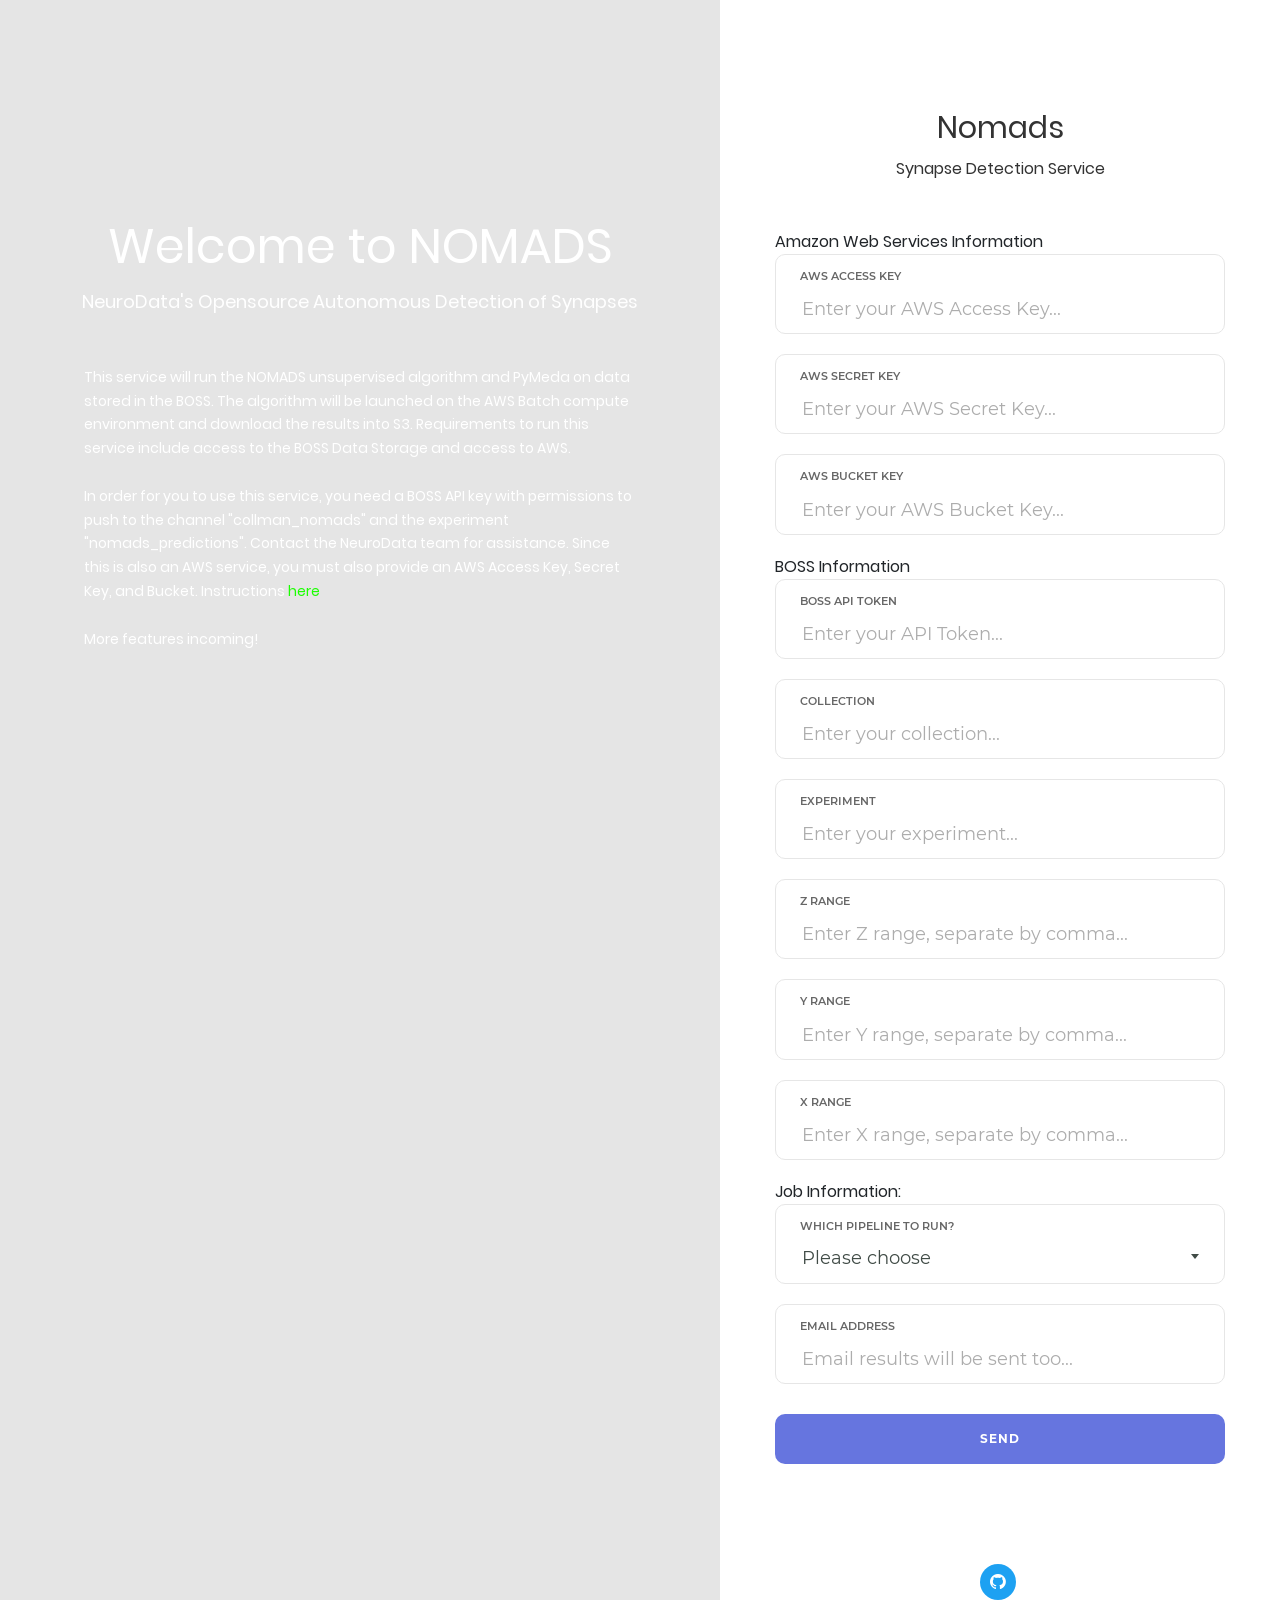
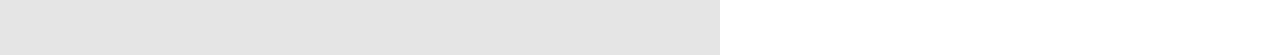
==== commit 8e0b54a8: "service" ====
--- a/service/templates/index.html
+++ b/service/templates/index.html
@@ -32,7 +32,7 @@
 
 	<div class="container-contact100">
 		<div class="wrap-contact100">
-			<form class="contact100-form validate-form" action = "/submit" method = "post" onSubmit="alert('Job submitted. Check S3 for results.');">
+			<form class="contact100-form validate-form" action = "/submit" method = "post" onSubmit="alert('Job submitted. Check email for results.');">
 				<span class="contact100-form-title">
 					Nomads <br />
 					<font size = "3" >
@@ -40,25 +40,45 @@
 					</font>
 				</span>
 
-
+				Amazon Web Services Information
+
+				<div class="wrap-input100 validate-input">
+					<label class="label-input100" for="name">AWS Access Key</label>
+					<input id="name" class="input100" type="text" name="access" placeholder="Enter your AWS Access Key..." required>
+					<span class="focus-input100"></span>
+				</div>
+
+				<div class="wrap-input100 validate-input">
+					<label class="label-input100" for="name">AWS Secret Key</label>
+					<input id="name" class="input100" type="text" name="secret" placeholder="Enter your AWS Secret Key..." required>
+					<span class="focus-input100"></span>
+				</div>
+
+				<div class="wrap-input100 validate-input">
+					<label class="label-input100" for="name">AWS Bucket Key</label>
+					<input id="name" class="input100" type="text" name="bucket" placeholder="Enter your AWS Bucket Key..." required>
+					<span class="focus-input100"></span>
+				</div>
+
+				BOSS Information
 				<div class="wrap-input100 validate-input">
 					<label class="label-input100" for="name">BOSS API Token</label>
 					<input id="name" class="input100" type="text" name="token" placeholder="Enter your API Token..." required>
 					<span class="focus-input100"></span>
 				</div>
-				
+
 				<div class="wrap-input100 validate-input" data-validate="Collection is required">
 					<label class="label-input100" for="name">Collection</label>
 					<input id="name" class="input100" type="text" name="col" placeholder="Enter your collection..." required>
 					<span class="focus-input100"></span>
 				</div>
-				
+
 				<div class="wrap-input100 validate-input" data-validate="Experiment is required">
 					<label class="label-input100" for="name">Experiment</label>
 					<input id="name" class="input100" type="text" name="exp" placeholder="Enter your experiment..." required>
 					<span class="focus-input100"></span>
 				</div>
-				
+
 				<div class="wrap-input100 validate-input" data-validate="Z Range is required">
 					<label class="label-input100" for="name">Z Range</label>
 					<input id="name" class="input100" type="text" name="z_range" placeholder="Enter Z range, separate by comma..." required>
@@ -70,19 +90,14 @@
 					<input id="name" class="input100" type="text" name="y_range" placeholder="Enter Y range, separate by comma..." required>
 					<span class="focus-input100"></span>
 				</div>
-				
+
 				<div class="wrap-input100 validate-input" data-validate="X Range is required">
 					<label class="label-input100" for="name">X Range</label>
 					<input id="name" class="input100" type="text" name="x_range" placeholder="Enter X range, separate by comma..." required>
 					<span class="focus-input100"></span>
 				</div>
-				
-				<div class="wrap-input100 validate-input" data-validate = "Valid email is required: ex@abc.xyz">
-					<label class="label-input100" for="email">Email Address</label>
-					<input id="email" class="input100" type="text" name="email" placeholder="Enter your email...">
-					<span class="focus-input100"></span>
-				</div>
-				
+				Job Information:
+
 				<div class="wrap-input100" data-validate="Pipeline choice is required">
 					<div class="label-input100">Which pipeline to run?</div>
 					<div>
@@ -96,6 +111,11 @@
 					<span class="focus-input100"></span>
 				</div>
 
+				<div class="wrap-input100 validate-input" data-validate = "Valid email is required: ex@abc.xyz">
+					<label class="label-input100" for="email">Email Address</label>
+					<input id="email" class="input100" type="text" name="email" placeholder="Email results will be sent too...">
+					<span class="focus-input100"></span>
+				</div>
 				<div class="container-contact100-form-btn">
 					<button class="contact100-form-btn" value = "Submit">
 						Send
@@ -124,7 +144,13 @@
 						<font color = "white">
 							This service will run the NOMADS unsupervised algorithm and PyMeda on data stored in the BOSS.
 							The algorithm will be launched on the AWS Batch compute environment and download the results into S3.
-							Requirements to run this service include access to the BOSS Data Storage and access to AWS. 
+							Requirements to run this service include access to the BOSS Data Storage and access to AWS.
+							<br />
+							<br />
+							In order for you to use this service, you need a BOSS API key with permissions to push to the channel
+							"collman_nomads" and the experiment "nomads_predictions". Contact the NeuroData team for assistance. Since this
+							is also an AWS service, you must also provide an AWS Access Key, Secret Key, and Bucket.
+							Instructions <a href = ""><font color = "1BFF00">here</font></a>
 							<br />
 							<br />
 							More features incoming!
--- a/service/static/css/main.css
+++ b/service/static/css/main.css
@@ -7,37 +7,37 @@
 
 @font-face {
   font-family: Poppins-Regular;
-  src: url('../fonts/poppins/Poppins-Regular.ttf'); 
+  src: url('../fonts/poppins/Poppins-Regular.ttf');
 }
 
 @font-face {
   font-family: Poppins-Medium;
-  src: url('../fonts/poppins/Poppins-Medium.ttf'); 
+  src: url('../fonts/poppins/Poppins-Medium.ttf');
 }
 
 @font-face {
   font-family: Poppins-Bold;
-  src: url('../fonts/poppins/Poppins-Bold.ttf'); 
+  src: url('../fonts/poppins/Poppins-Bold.ttf');
 }
 
 @font-face {
   font-family: Poppins-SemiBold;
-  src: url('../fonts/poppins/Poppins-SemiBold.ttf'); 
+  src: url('../fonts/poppins/Poppins-SemiBold.ttf');
 }
 
 @font-face {
   font-family: Montserrat-Bold;
-  src: url('../fonts/montserrat/Montserrat-Bold.ttf'); 
+  src: url('../fonts/montserrat/Montserrat-Bold.ttf');
 }
 
 @font-face {
   font-family: Montserrat-SemiBold;
-  src: url('../fonts/montserrat/Montserrat-SemiBold.ttf'); 
+  src: url('../fonts/montserrat/Montserrat-SemiBold.ttf');
 }
 
 @font-face {
   font-family: Montserrat-Regular;
-  src: url('../fonts/montserrat/Montserrat-Regular.ttf'); 
+  src: url('../fonts/montserrat/Montserrat-Regular.ttf');
 }
 
 
@@ -45,8 +45,8 @@
 [ RESTYLE TAG ]*/
 
 * {
-	margin: 0px; 
-	padding: 0px; 
+	margin: 0px;
+	padding: 0px;
 	box-sizing: border-box;
 }
 
@@ -199,7 +199,7 @@
 [ Contact ]*/
 
 .container-contact100 {
-  width: 100%;  
+  width: 100%;
   min-height: 100vh;
   display: -webkit-box;
   display: -webkit-flex;
@@ -210,7 +210,7 @@
   justify-content: center;
   align-items: center;
   background: #f2f2f2;
-  
+
 }
 
 .wrap-contact100 {
@@ -663,5 +663,5 @@
 .title {
   text-align: center;
   position: relative;
-  margin-top: -70%;
-}
+  margin-top: -120%;
+}
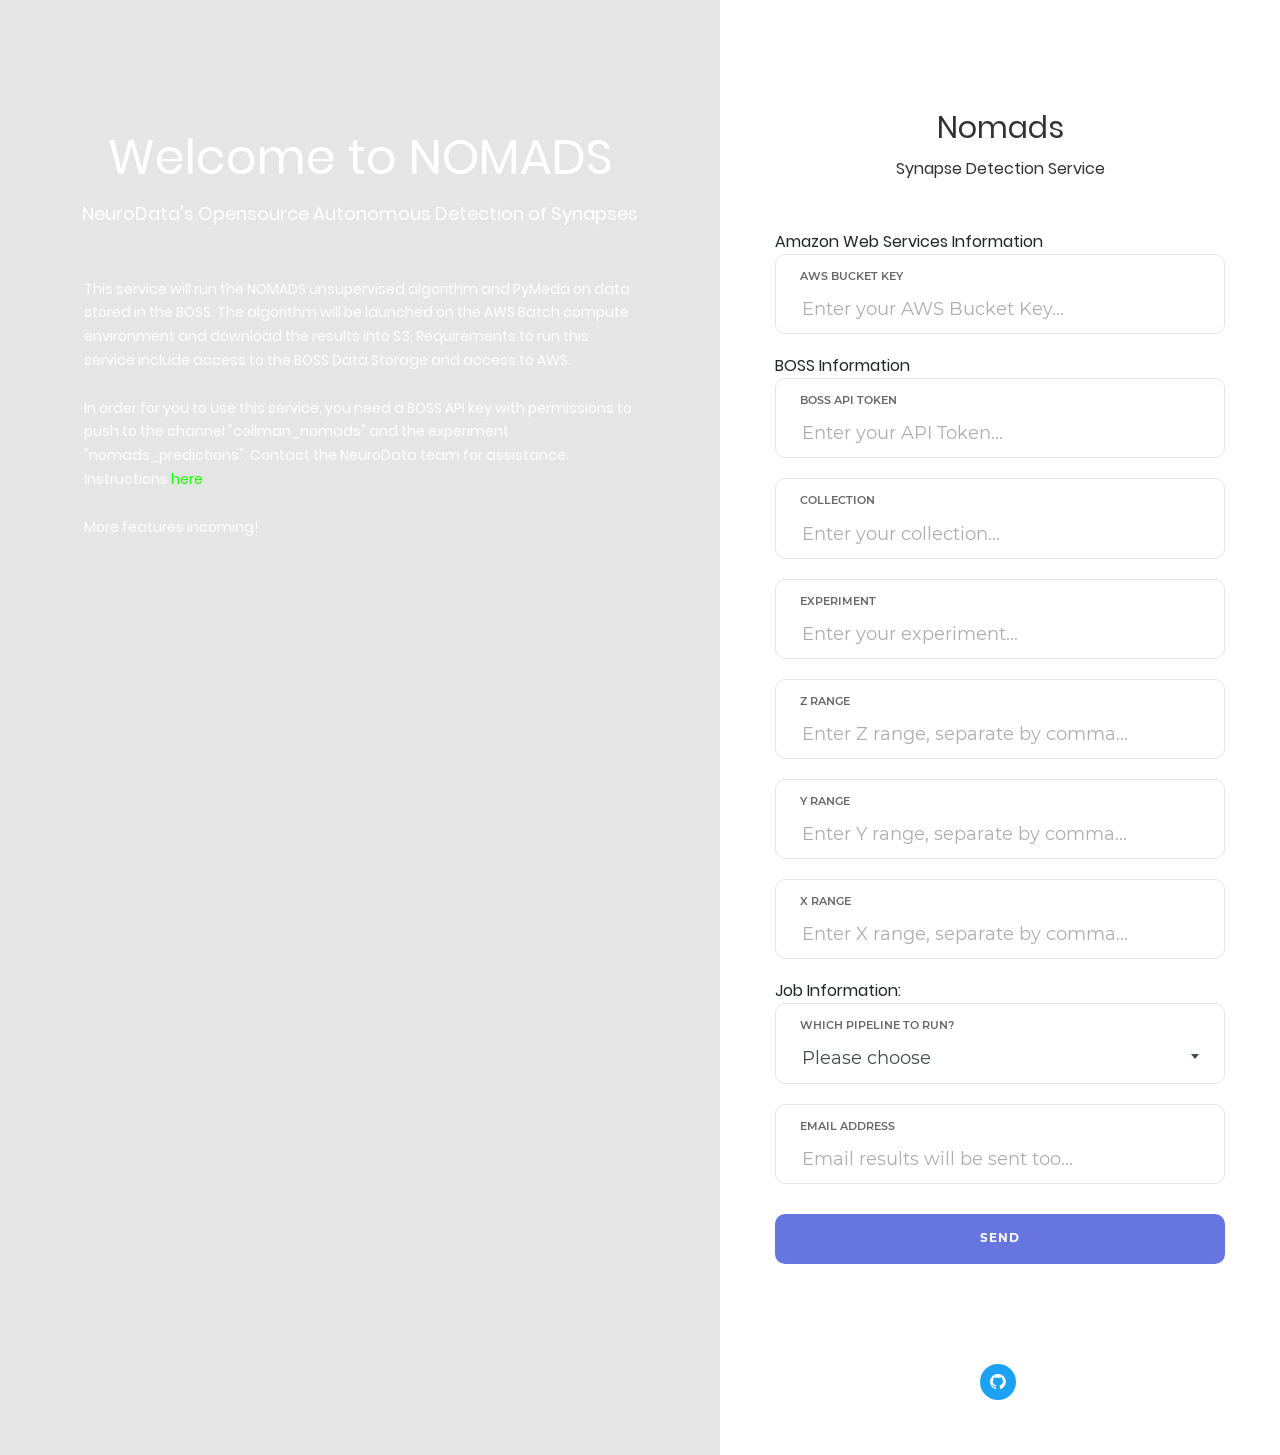
==== commit 9fac4cf9: "push" ====
--- a/service/templates/index.html
+++ b/service/templates/index.html
@@ -41,18 +41,6 @@
 				</span>
 
 				Amazon Web Services Information
-
-				<div class="wrap-input100 validate-input">
-					<label class="label-input100" for="name">AWS Access Key</label>
-					<input id="name" class="input100" type="text" name="access" placeholder="Enter your AWS Access Key..." required>
-					<span class="focus-input100"></span>
-				</div>
-
-				<div class="wrap-input100 validate-input">
-					<label class="label-input100" for="name">AWS Secret Key</label>
-					<input id="name" class="input100" type="text" name="secret" placeholder="Enter your AWS Secret Key..." required>
-					<span class="focus-input100"></span>
-				</div>
 
 				<div class="wrap-input100 validate-input">
 					<label class="label-input100" for="name">AWS Bucket Key</label>
@@ -148,8 +136,7 @@
 							<br />
 							<br />
 							In order for you to use this service, you need a BOSS API key with permissions to push to the channel
-							"collman_nomads" and the experiment "nomads_predictions". Contact the NeuroData team for assistance. Since this
-							is also an AWS service, you must also provide an AWS Access Key, Secret Key, and Bucket.
+							"collman_nomads" and the experiment "nomads_predictions". Contact the NeuroData team for assistance. 
 							Instructions <a href = ""><font color = "1BFF00">here</font></a>
 							<br />
 							<br />
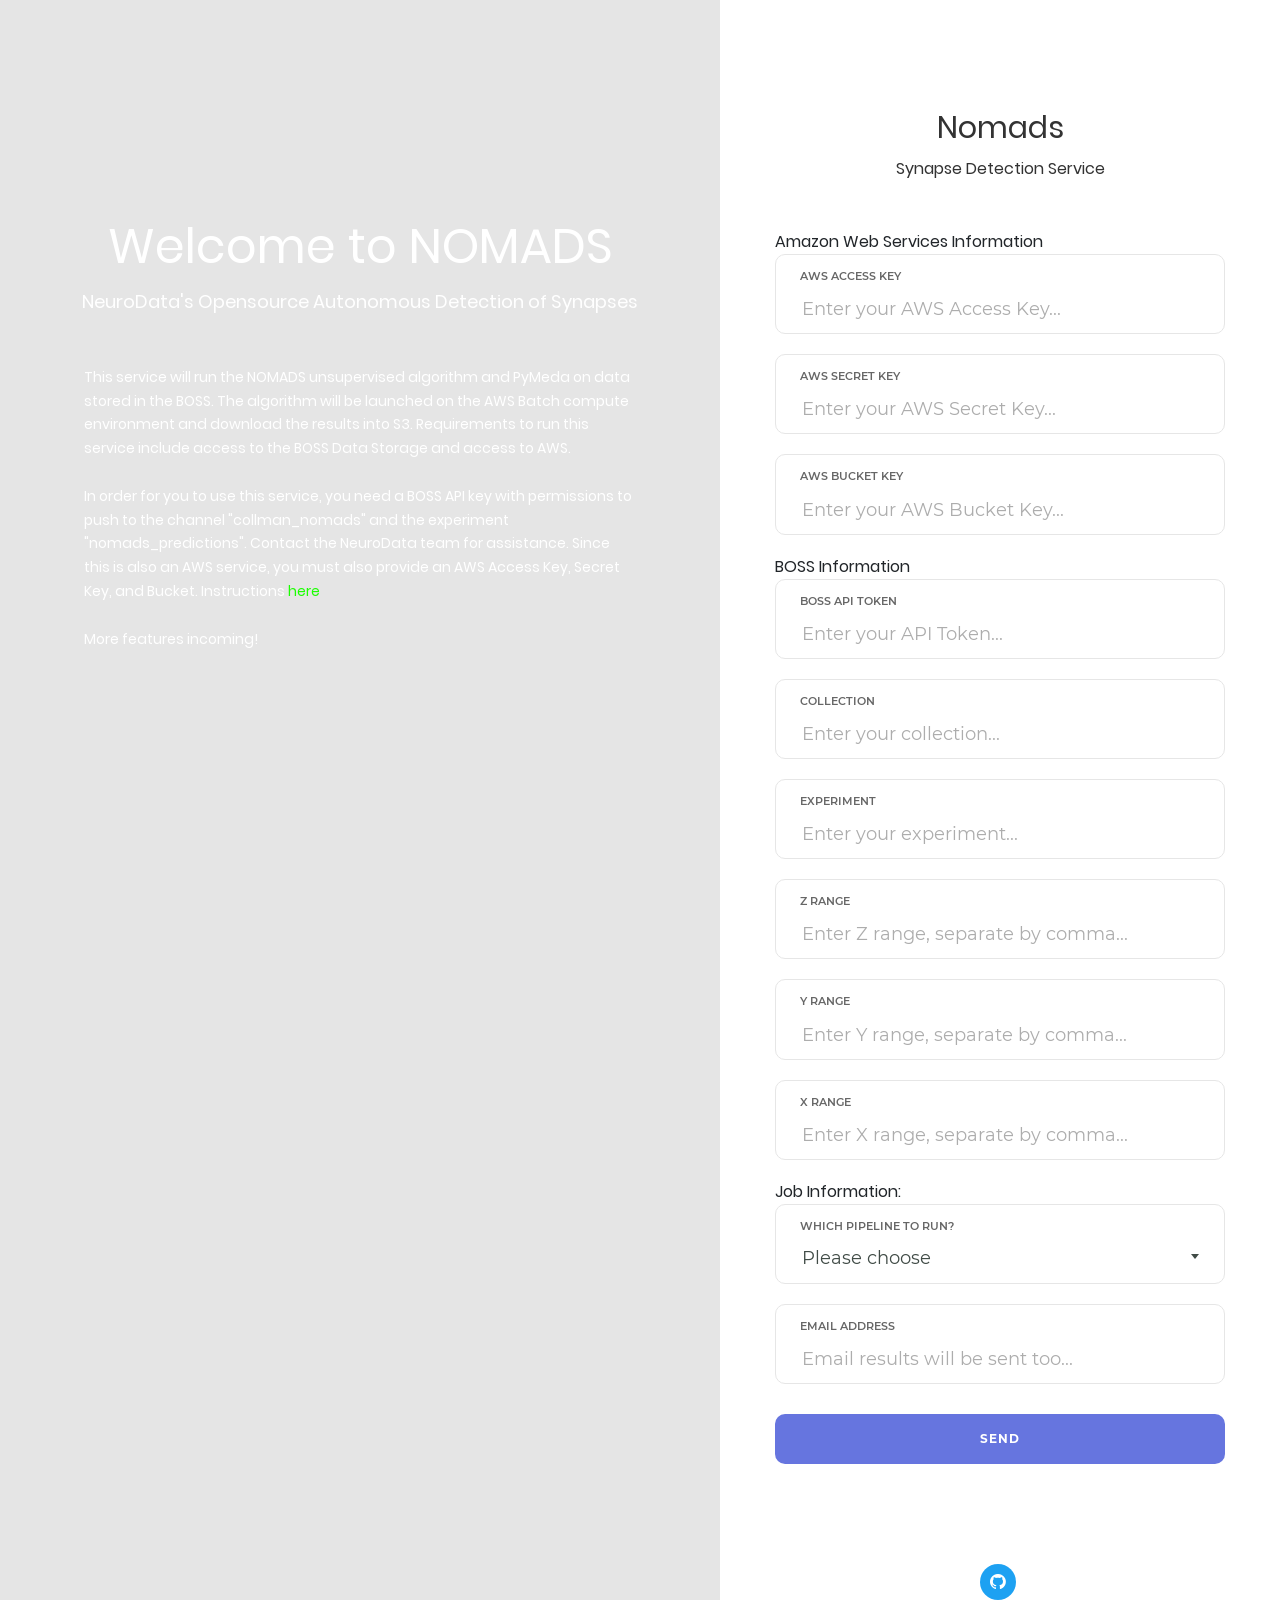
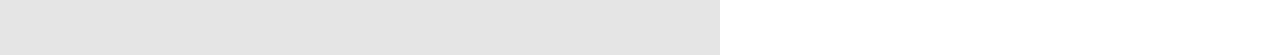
==== commit 6b15395b: "aws session try" ====
--- a/service/templates/index.html
+++ b/service/templates/index.html
@@ -41,6 +41,18 @@
 				</span>
 
 				Amazon Web Services Information
+
+				<div class="wrap-input100 validate-input">
+					<label class="label-input100" for="name">AWS Access Key</label>
+					<input id="name" class="input100" type="text" name="access" placeholder="Enter your AWS Access Key..." required>
+					<span class="focus-input100"></span>
+				</div>
+
+				<div class="wrap-input100 validate-input">
+					<label class="label-input100" for="name">AWS Secret Key</label>
+					<input id="name" class="input100" type="text" name="secret" placeholder="Enter your AWS Secret Key..." required>
+					<span class="focus-input100"></span>
+				</div>
 
 				<div class="wrap-input100 validate-input">
 					<label class="label-input100" for="name">AWS Bucket Key</label>
@@ -136,7 +148,8 @@
 							<br />
 							<br />
 							In order for you to use this service, you need a BOSS API key with permissions to push to the channel
-							"collman_nomads" and the experiment "nomads_predictions". Contact the NeuroData team for assistance. 
+							"collman_nomads" and the experiment "nomads_predictions". Contact the NeuroData team for assistance. Since this
+							is also an AWS service, you must also provide an AWS Access Key, Secret Key, and Bucket.
 							Instructions <a href = ""><font color = "1BFF00">here</font></a>
 							<br />
 							<br />
